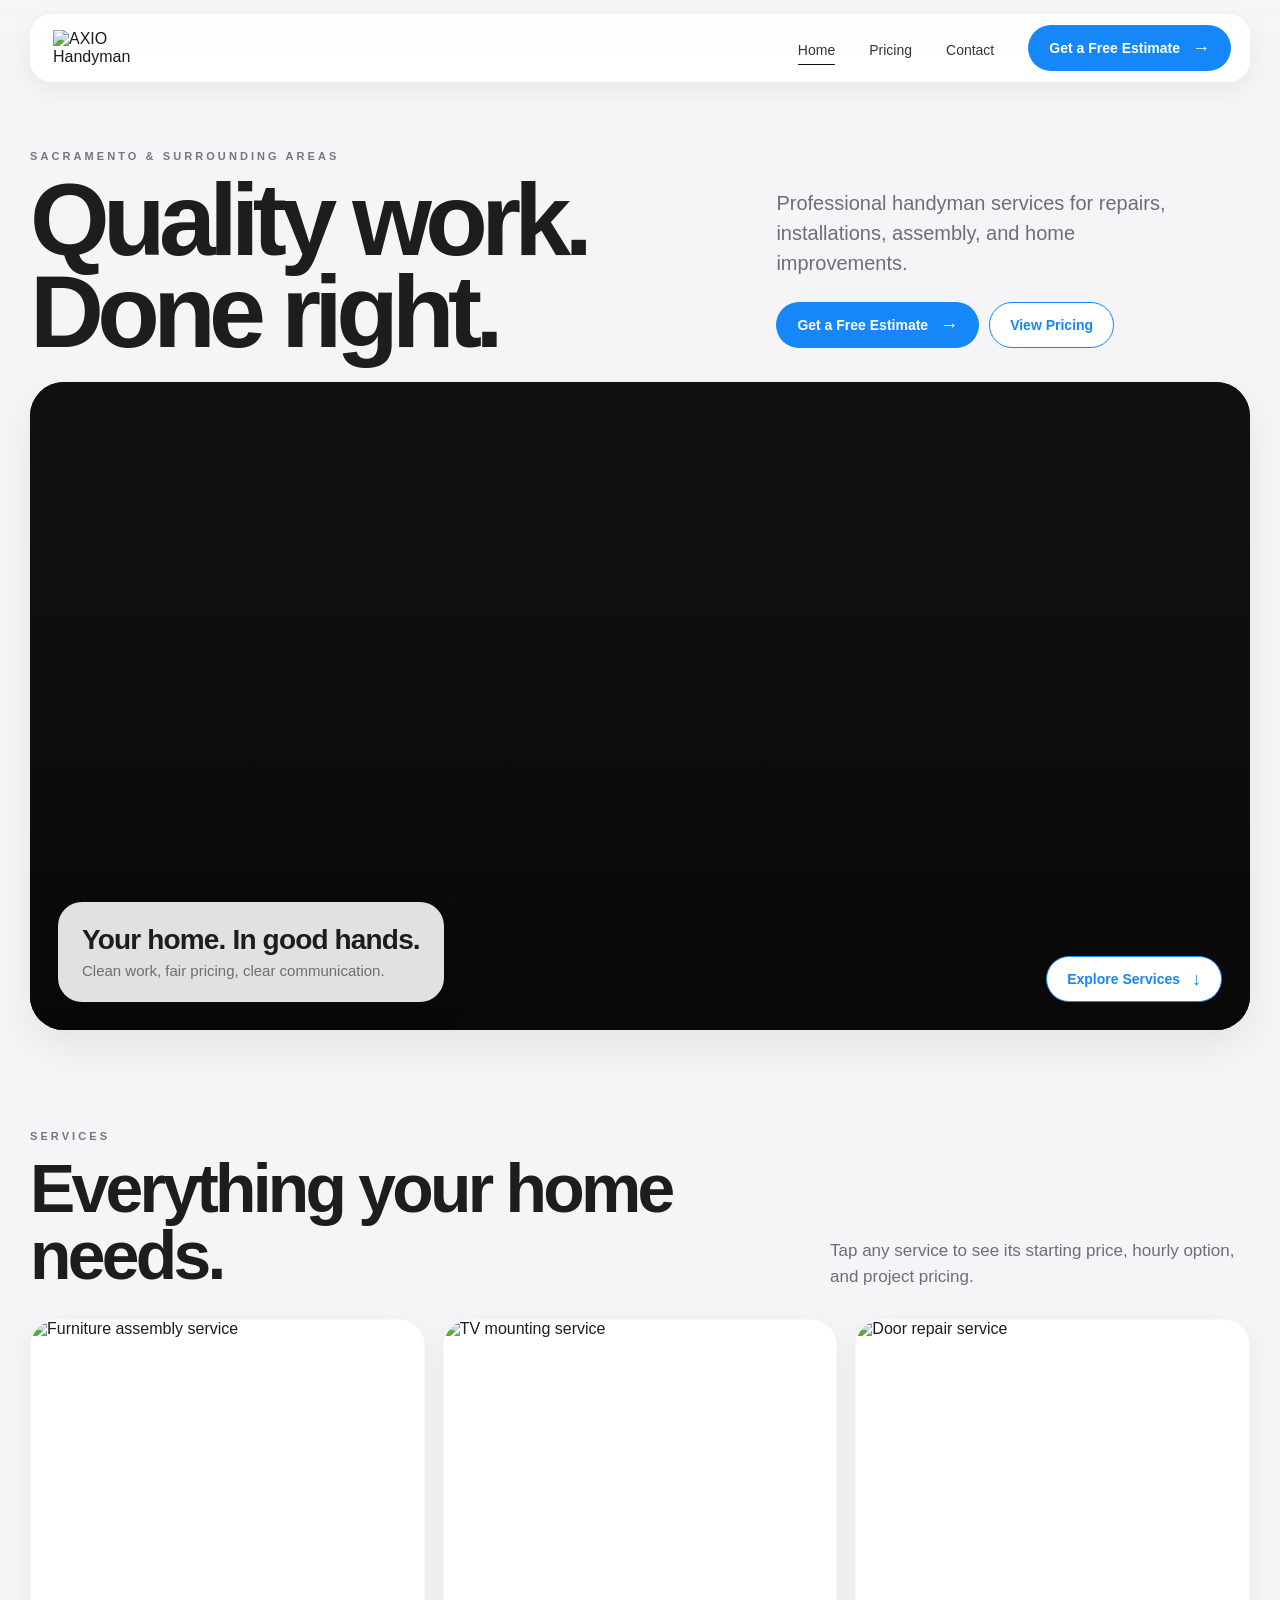
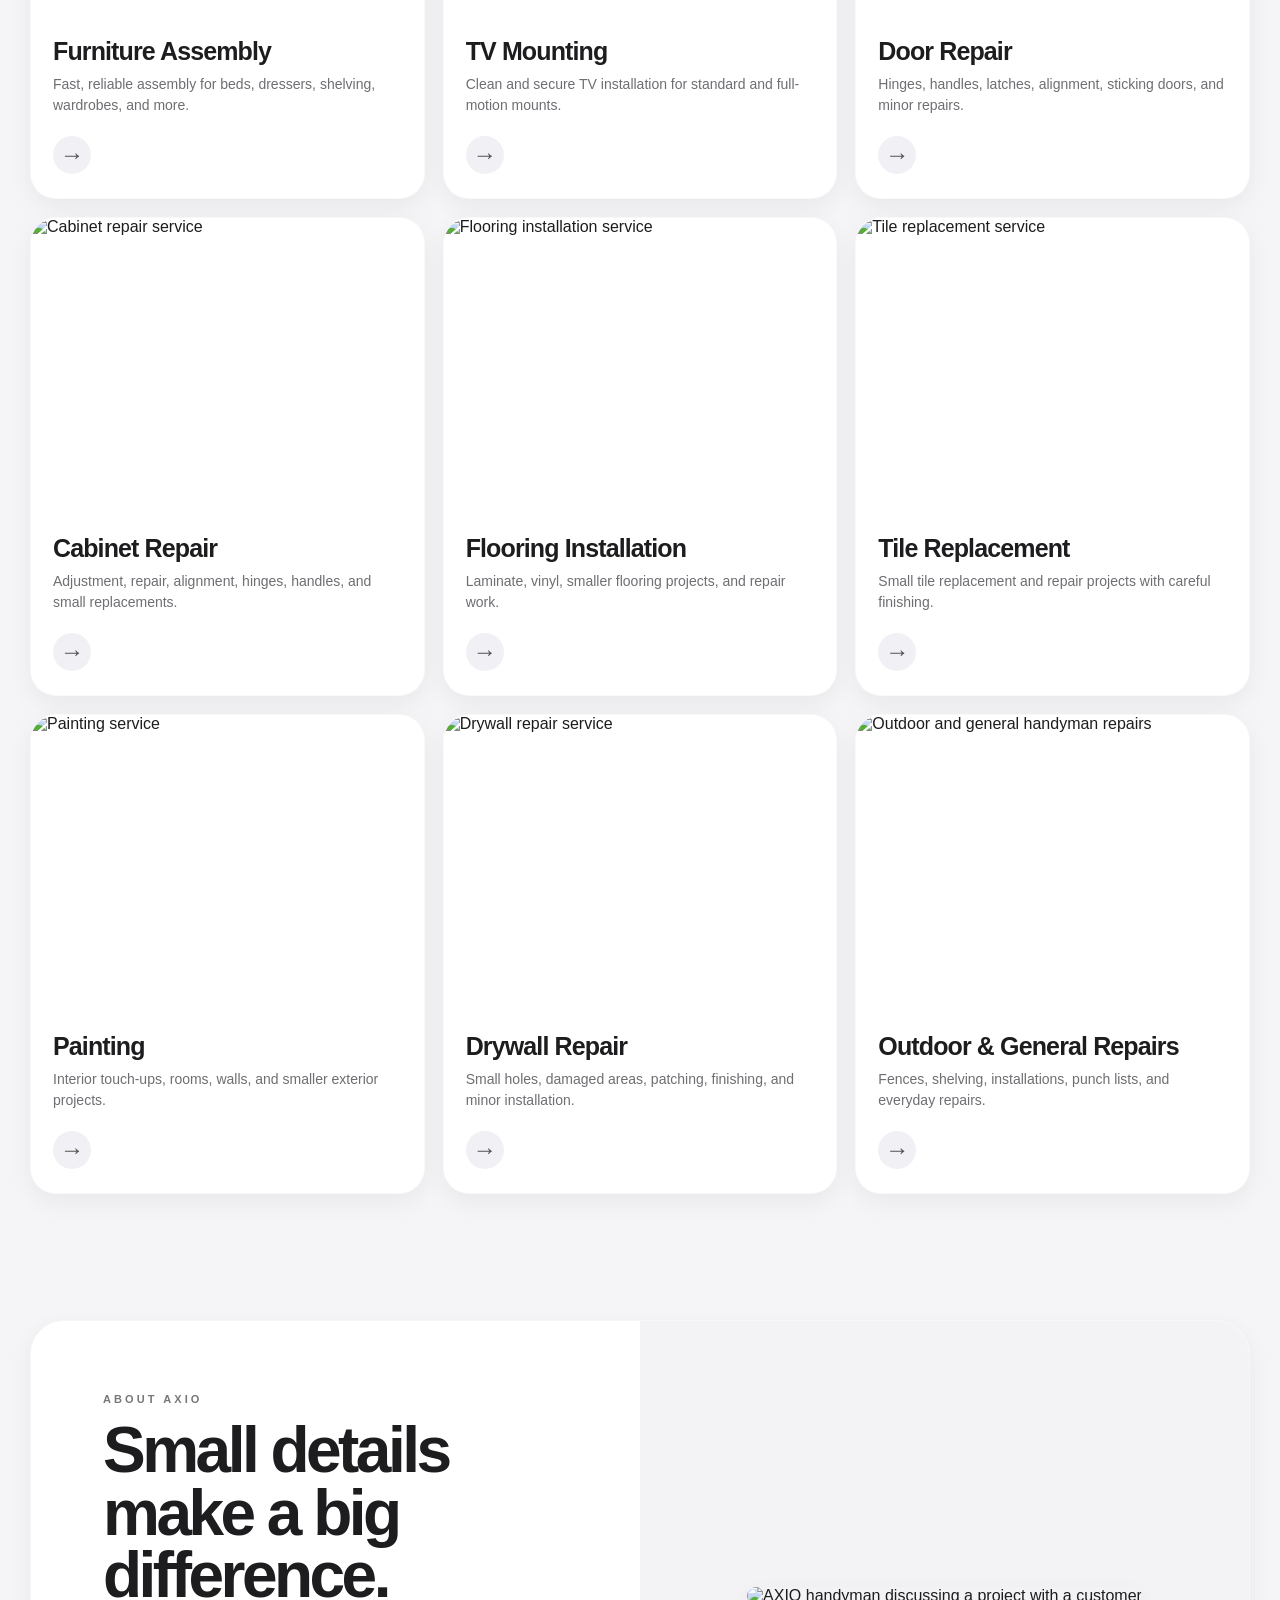
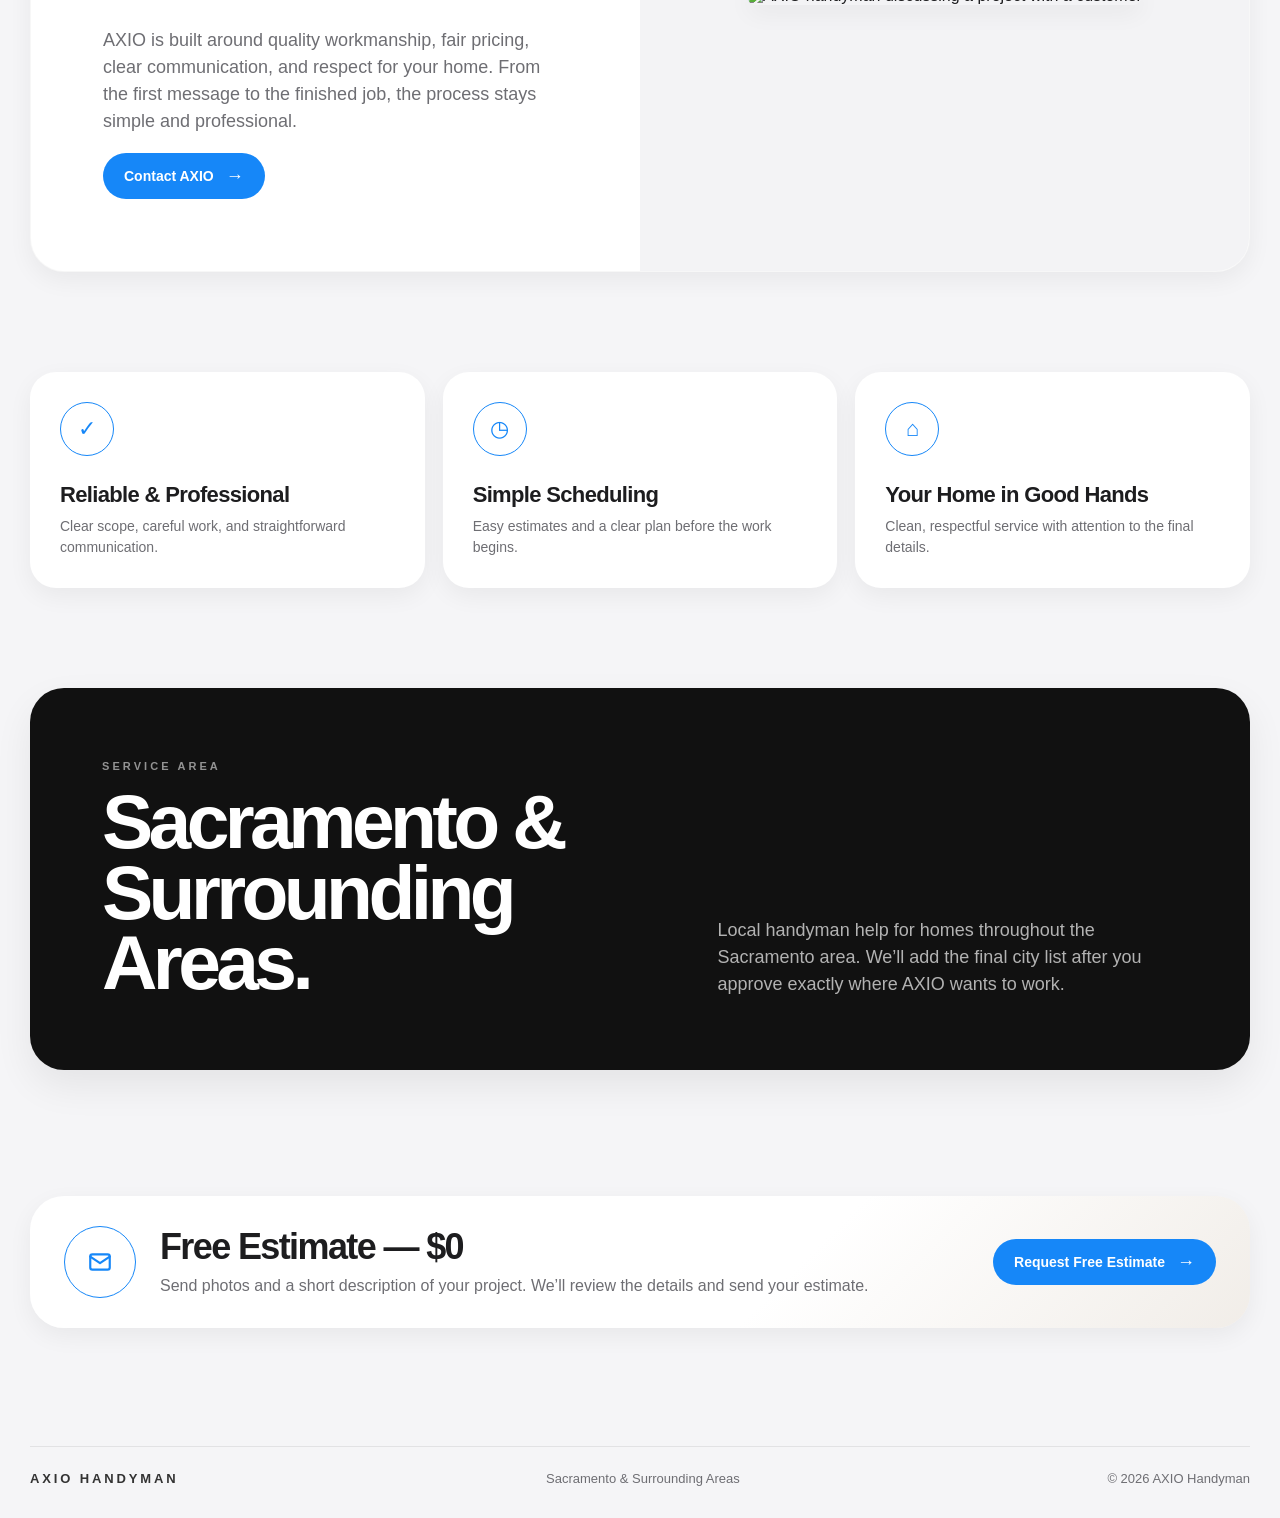
==== index.html @ 298317c8 "Initial AXIO website upload" ====
<!doctype html>
<html lang="en">
<head>
<!-- Google Tag Manager -->
<script>(function(w,d,s,l,i){w[l]=w[l]||[];w[l].push({'gtm.start':
new Date().getTime(),event:'gtm.js'});var f=d.getElementsByTagName(s)[0],
j=d.createElement(s),dl=l!='dataLayer'?'&l='+l:'';j.async=true;j.src=
'https://www.googletagmanager.com/gtm.js?id='+i+dl;f.parentNode.insertBefore(j,f);
})(window,document,'script','dataLayer','GTM-NKHSM2GW');</script>
<!-- End Google Tag Manager -->

  <meta charset="utf-8"><meta name="viewport" content="width=device-width,initial-scale=1">
  <title>AXIO Handyman | Sacramento Handyman Services</title>
  <meta name="description" content="Professional handyman services in Sacramento & surrounding areas. Quality work, fair pricing, and free estimates.">
  <link rel="canonical" href="https://axiohandyman.com/">
  <meta property="og:title" content="AXIO Handyman"><meta property="og:description" content="Quality work. Done right. Professional handyman services in Sacramento & surrounding areas."><meta property="og:type" content="website"><meta property="og:url" content="https://axiohandyman.com/">
  <link rel="stylesheet" href="styles.css">
  <link rel="icon" href="/favicon.ico" sizes="any">
  <link rel="icon" type="image/png" sizes="48x48" href="/assets/favicon-48x48.png">
  <link rel="icon" type="image/png" sizes="192x192" href="/assets/favicon-192x192.png">
  <link rel="apple-touch-icon" sizes="180x180" href="/assets/apple-touch-icon.png">
  <link rel="manifest" href="/site.webmanifest">
  <meta name="theme-color" content="#ffffff">
</head>
<body>
<!-- Google Tag Manager (noscript) -->
<noscript><iframe src="https://www.googletagmanager.com/ns.html?id=GTM-NKHSM2GW"
height="0" width="0" style="display:none;visibility:hidden"></iframe></noscript>
<!-- End Google Tag Manager (noscript) -->

<header class="site-header"><div class="container nav">
  <a class="brand-image" href="index.html" aria-label="AXIO Handyman home"><img src="assets/axio-logo.png" alt="AXIO Handyman"></a>
  <nav class="nav-links" aria-label="Main navigation"><a href="index.html" aria-current="page">Home</a><a href="pricing.html">Pricing</a><a href="contact.html">Contact</a><a class="btn btn-primary" href="pricing.html#estimate">Get a Free Estimate <span class="arrow">→</span></a></nav>
  <button class="menu-toggle" aria-label="Open menu" aria-expanded="false">☰</button>
</div></header>
<main>
  <section class="home-intro"><div class="container home-intro-grid">
    <div><div class="eyebrow">Sacramento & Surrounding Areas</div><h1>Quality work.<br>Done right.</h1></div>
    <div class="home-intro-side"><p>Professional handyman services for repairs, installations, assembly, and home improvements.</p><div class="home-intro-actions"><a class="btn btn-primary" href="pricing.html#estimate">Get a Free Estimate <span class="arrow">→</span></a><a class="btn btn-light" href="pricing.html">View Pricing</a></div></div>
  </div></section>

  <section><div class="container"><div class="hero-card">
    <video id="heroVideo" autoplay muted loop playsinline preload="metadata" poster="assets/hero-desktop-poster.webp" data-desktop-src="assets/hero-desktop.mp4" data-mobile-src="assets/hero-mobile.mp4" data-desktop-poster="assets/hero-desktop-poster.webp" data-mobile-poster="assets/hero-mobile-poster.webp"></video>
    <div class="hero-float"><div class="hero-badge"><strong>Your home. In good hands.</strong><span>Clean work, fair pricing, clear communication.</span></div><a class="btn btn-light" href="#services">Explore Services <span class="arrow">↓</span></a></div>
  </div></div></section>

  <section class="section" id="services"><div class="container">
    <div class="section-heading"><div><div class="section-kicker">Services</div><h2>Everything your home needs.</h2></div><p>Tap any service to see its starting price, hourly option, and project pricing.</p></div>
    <div class="store-grid">
      <a class="service-tile" href="pricing.html#furniture"><img src="assets/service-furniture.webp" alt="Furniture assembly service"><div class="service-tile-copy"><h3>Furniture Assembly</h3><p>Fast, reliable assembly for beds, dressers, shelving, wardrobes, and more.</p><span class="circle-link">→</span></div></a>
      <a class="service-tile" href="pricing.html#tv"><img src="assets/service-tv.webp" alt="TV mounting service"><div class="service-tile-copy"><h3>TV Mounting</h3><p>Clean and secure TV installation for standard and full-motion mounts.</p><span class="circle-link">→</span></div></a>
      <a class="service-tile" href="pricing.html#door"><img src="assets/service-door.webp" alt="Door repair service"><div class="service-tile-copy"><h3>Door Repair</h3><p>Hinges, handles, latches, alignment, sticking doors, and minor repairs.</p><span class="circle-link">→</span></div></a>
      <a class="service-tile" href="pricing.html#cabinet"><img src="assets/service-cabinet.webp" alt="Cabinet repair service"><div class="service-tile-copy"><h3>Cabinet Repair</h3><p>Adjustment, repair, alignment, hinges, handles, and small replacements.</p><span class="circle-link">→</span></div></a>
      <a class="service-tile" href="pricing.html#flooring"><img src="assets/service-flooring.webp" alt="Flooring installation service"><div class="service-tile-copy"><h3>Flooring Installation</h3><p>Laminate, vinyl, smaller flooring projects, and repair work.</p><span class="circle-link">→</span></div></a>
      <a class="service-tile" href="pricing.html#tile"><img src="assets/service-tile.webp" alt="Tile replacement service"><div class="service-tile-copy"><h3>Tile Replacement</h3><p>Small tile replacement and repair projects with careful finishing.</p><span class="circle-link">→</span></div></a>
      <a class="service-tile" href="pricing.html#painting"><img src="assets/service-painting.webp" alt="Painting service"><div class="service-tile-copy"><h3>Painting</h3><p>Interior touch-ups, rooms, walls, and smaller exterior projects.</p><span class="circle-link">→</span></div></a>
      <a class="service-tile" href="pricing.html#drywall"><img src="assets/service-drywall.webp" alt="Drywall repair service"><div class="service-tile-copy"><h3>Drywall Repair</h3><p>Small holes, damaged areas, patching, finishing, and minor installation.</p><span class="circle-link">→</span></div></a>
      <a class="service-tile" href="pricing.html#general"><img src="assets/service-general.webp" alt="Outdoor and general handyman repairs"><div class="service-tile-copy"><h3>Outdoor & General Repairs</h3><p>Fences, shelving, installations, punch lists, and everyday repairs.</p><span class="circle-link">→</span></div></a>
    </div>
  </div></section>

  <section class="section-tight"><div class="container apple-panel about-split">
    <div class="about-copy"><div class="section-kicker">About AXIO</div><h2>Small details make a big difference.</h2><p>AXIO is built around quality workmanship, fair pricing, clear communication, and respect for your home. From the first message to the finished job, the process stays simple and professional.</p><a class="btn btn-primary" href="contact.html">Contact AXIO <span class="arrow">→</span></a></div>
    <div class="about-photo"><img src="assets/services-main.webp" alt="AXIO handyman discussing a project with a customer"></div>
  </div></section>

  <section class="section-tight"><div class="container trust-row">
    <article class="trust-card"><div class="trust-icon">✓</div><h3>Reliable & Professional</h3><p>Clear scope, careful work, and straightforward communication.</p></article>
    <article class="trust-card"><div class="trust-icon">◷</div><h3>Simple Scheduling</h3><p>Easy estimates and a clear plan before the work begins.</p></article>
    <article class="trust-card"><div class="trust-icon">⌂</div><h3>Your Home in Good Hands</h3><p>Clean, respectful service with attention to the final details.</p></article>
  </div></section>

  <section class="section-tight"><div class="container area-card"><div><div class="section-kicker">Service Area</div><h2>Sacramento &<br>Surrounding Areas.</h2></div><p>Local handyman help for homes throughout the Sacramento area. We’ll add the final city list after you approve exactly where AXIO wants to work.</p></div></section>

  <section class="section"><div class="container estimate-banner"><div class="estimate-icon" aria-hidden="true"><svg class="icon-svg" viewBox="0 0 24 24" aria-hidden="true"><rect x="3" y="5" width="18" height="14" rx="2" ry="2"></rect><polyline points="3,7 12,13 21,7"></polyline></svg></div><div><h2>Free Estimate — $0</h2><p>Send photos and a short description of your project. We’ll review the details and send your estimate.</p></div><a class="btn btn-primary" href="pricing.html#estimate">Request Free Estimate <span class="arrow">→</span></a></div></section>
</main>
<footer><div class="container footer-inner"><span class="footer-brand">AXIO HANDYMAN</span><span>Sacramento & Surrounding Areas</span><span>© 2026 AXIO Handyman</span></div></footer>
<script src="script.js"></script>
</body></html>
---- styles.css ----
:root{
  --bg:#f5f5f7;
  --surface:#fff;
  --text:#1d1d1f;
  --muted:#6e6e73;
  --line:rgba(0,0,0,.08);
  --soft:#ececef;
  --accent:#8f7d68;
  --apple-blue:#1687f8;
  --apple-blue-hover:#0878e3;
  --apple-blue-soft:#edf6ff;
  --shadow:0 16px 38px rgba(0,0,0,.07);
  --shadow-soft:0 8px 24px rgba(0,0,0,.055);
  --r-xl:34px;
  --r-lg:26px;
  --r-md:20px;
  --max:1220px;
}
*{box-sizing:border-box}
html{scroll-behavior:smooth}
body{margin:0;background:var(--bg);color:var(--text);font-family:-apple-system,BlinkMacSystemFont,"SF Pro Display","SF Pro Text","Helvetica Neue",Arial,sans-serif;-webkit-font-smoothing:antialiased}
a{color:inherit;text-decoration:none} img,video{display:block;max-width:100%} button,input,textarea,select{font:inherit}
.container{width:min(calc(100% - 40px),var(--max));margin:0 auto}

.site-header{position:sticky;top:0;z-index:60;padding:14px 0 0;background:linear-gradient(to bottom,rgba(245,245,247,.96),rgba(245,245,247,.78),rgba(245,245,247,0));backdrop-filter:blur(10px)}
.nav{height:68px;padding:0 18px 0 22px;background:rgba(255,255,255,.92);border:1px solid rgba(255,255,255,.8);border-radius:22px;box-shadow:var(--shadow-soft);display:flex;align-items:center;justify-content:space-between;gap:20px;backdrop-filter:blur(20px) saturate(170%)}
.brand-image{width:112px;height:46px;display:flex;align-items:center}.brand-image img{width:112px;height:auto;object-fit:contain}
.nav-links{display:flex;align-items:center;gap:34px;font-size:14px}.nav-links a:not(.btn){padding:24px 0 20px;position:relative;color:#353537}.nav-links a[aria-current="page"]:after{content:"";position:absolute;left:0;right:0;bottom:13px;height:1.5px;background:#111;border-radius:2px}.nav-links a:not(.btn):hover{color:#000}
.menu-toggle{display:none;border:0;background:transparent;font-size:24px;padding:8px}
.btn{display:inline-flex;align-items:center;justify-content:center;gap:12px;min-height:46px;padding:0 20px;border-radius:999px;border:1px solid transparent;font-size:14px;font-weight:650;transition:transform .2s ease,box-shadow .2s ease,background .2s ease}.btn:hover{transform:translateY(-1px)}
.btn-primary{background:var(--apple-blue);color:#fff;box-shadow:none}.btn-primary:hover{background:var(--apple-blue-hover);box-shadow:none;transform:translateY(-1px) scale(1.015)}.btn-light{background:#fff;color:var(--apple-blue);border-color:var(--apple-blue);box-shadow:none}.btn-light:hover{background:var(--apple-blue-soft);transform:translateY(-1px)}.btn-outline{background:#fff;color:var(--apple-blue);border-color:var(--apple-blue);backdrop-filter:none}.btn-outline:hover{background:var(--apple-blue-soft);transform:translateY(-1px)}.btn-apple-outline{background:#fff;color:var(--apple-blue);border-color:var(--apple-blue);box-shadow:none}.btn-apple-outline:hover{background:var(--apple-blue-soft);border-color:var(--apple-blue-hover);color:var(--apple-blue-hover);transform:translateY(-1px) scale(1.01)}
.arrow{font-size:18px;font-weight:400;line-height:1}
.eyebrow,.section-kicker{font-size:11px;font-weight:750;letter-spacing:.28em;text-transform:uppercase;color:#76767b}
.section-kicker{margin-bottom:14px}
h1,h2,h3,p{margin-top:0} p{line-height:1.5}

/* HOME */
.home-intro{padding:68px 0 24px}.home-intro-grid{display:grid;grid-template-columns:1.2fr .8fr;gap:36px;align-items:end}.home-intro h1{font-size:clamp(58px,8vw,106px);line-height:.9;letter-spacing:-.065em;margin:12px 0 0;max-width:840px}.home-intro-side{padding-bottom:10px}.home-intro-side p{font-size:20px;color:var(--muted);max-width:430px;margin-bottom:24px}.home-intro-actions{display:flex;gap:10px;flex-wrap:wrap}
.hero-card{position:relative;height:min(710px,72vh);border-radius:var(--r-xl);overflow:hidden;background:#111;box-shadow:var(--shadow);margin-bottom:24px}.hero-card video{width:100%;height:100%;object-fit:cover;object-position:center}.hero-card:after{content:"";position:absolute;inset:0;background:linear-gradient(180deg,rgba(0,0,0,.06) 20%,rgba(0,0,0,.52) 100%)}.hero-float{position:absolute;z-index:2;left:28px;right:28px;bottom:28px;display:flex;justify-content:space-between;align-items:flex-end;gap:20px}.hero-badge{max-width:560px;padding:22px 24px;border-radius:24px;background:rgba(255,255,255,.88);backdrop-filter:blur(20px) saturate(170%);box-shadow:0 12px 30px rgba(0,0,0,.1)}.hero-badge strong{display:block;font-size:28px;letter-spacing:-.03em;margin-bottom:6px}.hero-badge span{color:var(--muted);font-size:15px}
.section{padding:82px 0}.section-tight{padding:56px 0}.section-heading{display:flex;align-items:end;justify-content:space-between;gap:28px;margin-bottom:26px}.section-heading h2{font-size:clamp(42px,5.3vw,70px);line-height:.98;letter-spacing:-.055em;margin:0;max-width:760px}.section-heading p{max-width:420px;color:var(--muted);font-size:17px;margin:0}

.store-grid{display:grid;grid-template-columns:repeat(3,1fr);gap:16px}.service-tile{background:#fff;border-radius:var(--r-lg);overflow:hidden;box-shadow:var(--shadow-soft);border:1px solid rgba(0,0,0,.025);display:grid;grid-template-rows:230px 1fr;min-height:390px;transition:transform .22s ease,box-shadow .22s ease}.service-tile:hover{transform:translateY(-3px);box-shadow:0 20px 40px rgba(0,0,0,.09)}.service-tile img{width:100%;height:100%;object-fit:cover}.service-tile-copy{padding:22px;display:flex;flex-direction:column;min-height:160px}.service-tile-copy h3{font-size:25px;letter-spacing:-.035em;margin:0 0 8px}.service-tile-copy p{font-size:14px;color:var(--muted);margin:0 0 20px}.circle-link{margin-top:auto;align-self:flex-start;width:38px;height:38px;padding:0;border:0;border-radius:50%;display:grid;place-items:center;background:#f1f1f5;color:#555;font-size:24px;font-weight:500;line-height:1;box-shadow:none;transition:transform .22s ease,background .22s ease,color .22s ease}.service-tile:hover .circle-link{transform:translateX(2px) translateY(-1px);background:#ebebef;color:#1d1d1f}

.apple-panel{background:#fff;border-radius:var(--r-xl);box-shadow:var(--shadow-soft);overflow:hidden;border:1px solid rgba(0,0,0,.03)}.about-split{display:grid;grid-template-columns:1fr 1fr}.about-copy{padding:clamp(36px,6vw,72px)}.about-copy h2{font-size:clamp(44px,5vw,68px);line-height:.98;letter-spacing:-.055em;margin:0 0 20px}.about-copy p{font-size:18px;color:var(--muted);max-width:560px}.about-photo{min-height:480px}.about-photo img{width:100%;height:100%;object-fit:cover}
.trust-row{display:grid;grid-template-columns:repeat(3,1fr);gap:16px}.trust-card{background:#fff;border-radius:var(--r-lg);padding:30px;box-shadow:var(--shadow-soft);min-height:190px}.trust-icon{width:54px;height:54px;border-radius:50%;background:#fff;color:var(--apple-blue);border:1.5px solid var(--apple-blue);display:grid;place-items:center;font-size:22px;box-shadow:none;margin-bottom:26px;transition:transform .22s ease,background .22s ease}.trust-card:hover .trust-icon{transform:translateY(-2px);background:var(--apple-blue-soft)}.trust-card h3{font-size:22px;letter-spacing:-.03em;margin-bottom:8px}.trust-card p{color:var(--muted);font-size:14px;margin:0}
.area-card{background:#111;color:#fff;border-radius:var(--r-xl);padding:clamp(36px,6vw,72px);display:grid;grid-template-columns:1fr .8fr;gap:40px;box-shadow:var(--shadow)}.area-card h2{font-size:clamp(48px,6vw,80px);line-height:.92;letter-spacing:-.06em;margin:0}.area-card p{align-self:end;color:rgba(255,255,255,.68);font-size:18px;margin:0}.area-card .section-kicker{color:rgba(255,255,255,.55)}
.estimate-banner{background:linear-gradient(135deg,#fff 0%,#fff 62%,#f1ede8 100%);border-radius:var(--r-xl);padding:30px 34px;display:grid;grid-template-columns:auto 1fr auto;align-items:center;gap:24px;box-shadow:var(--shadow-soft)}.estimate-icon{width:72px;height:72px;border-radius:50%;background:#fff;color:var(--apple-blue);border:1.5px solid var(--apple-blue);display:grid;place-items:center;box-shadow:none}.estimate-banner h2{font-size:36px;letter-spacing:-.045em;margin:0 0 6px}.estimate-banner p{color:var(--muted);margin:0}

/* PRICING */
.pricing-visual-hero{padding:42px 0 20px}.pricing-hero-card{background:#fff;border-radius:var(--r-xl);overflow:hidden;box-shadow:var(--shadow-soft);display:grid;grid-template-columns:1fr 1fr;min-height:400px}.pricing-hero-copy{padding:clamp(34px,6vw,72px);display:flex;flex-direction:column;justify-content:center}.pricing-hero-copy h1{font-size:clamp(60px,7vw,92px);line-height:.92;letter-spacing:-.06em;margin:14px 0 14px}.pricing-hero-copy p{color:var(--muted);font-size:20px;max-width:520px;margin:0}.pricing-hero-image{min-height:400px}.pricing-hero-image img{width:100%;height:100%;object-fit:cover}
.pricing-models{display:grid;grid-template-columns:1fr 1fr;gap:16px}.pricing-model{background:#fff;border-radius:var(--r-lg);padding:28px 30px;box-shadow:var(--shadow-soft);display:grid;grid-template-columns:auto 1fr;gap:20px;align-items:center}.pricing-model-icon{width:68px;height:68px;border-radius:50%;background:#fff;color:var(--apple-blue);border:1.5px solid var(--apple-blue);display:grid;place-items:center;box-shadow:none;transition:transform .22s ease,background .22s ease}.pricing-model:hover .pricing-model-icon{transform:translateY(-2px);background:var(--apple-blue-soft)}.pricing-model-label{font-size:18px;font-weight:700;letter-spacing:-.02em}.pricing-model-price{font-size:18px;color:var(--muted);margin-top:5px}.pricing-model-price strong{font-size:38px;color:#111;letter-spacing:-.045em}.pricing-model-note{font-size:13px;color:var(--muted);margin-top:3px}
.pricing-grid{display:grid;grid-template-columns:repeat(3,1fr);gap:14px}.price-service-card{scroll-margin-top:110px;background:#fff;border-radius:22px;overflow:hidden;box-shadow:var(--shadow-soft);min-height:300px;display:grid;grid-template-columns:46% 54%;transition:transform .22s ease,box-shadow .22s ease;outline:2px solid transparent}.price-service-card:hover{transform:translateY(-2px);box-shadow:0 18px 38px rgba(0,0,0,.085)}.price-service-card:target{outline-color:rgba(10,132,255,.40)}.price-service-card img{width:100%;height:100%;object-fit:cover}.price-card-copy{padding:22px 20px;display:flex;flex-direction:column}.price-card-copy h3{font-size:21px;letter-spacing:-.035em;margin:0 0 8px}.price-main{font-size:24px;font-weight:750;letter-spacing:-.035em;margin-bottom:8px}.price-card-copy p{color:var(--muted);font-size:13px;margin:0 0 16px}.price-alt{margin-top:auto;padding-top:14px;border-top:1px solid var(--line);font-size:12px;color:var(--muted)}.price-alt strong{display:block;color:#111;font-size:14px;margin-top:3px}.price-cta{margin-top:16px;align-self:flex-start}
.free-estimate-wide{background:#fff;border-radius:var(--r-xl);padding:30px;box-shadow:var(--shadow-soft);display:grid;grid-template-columns:auto 1fr auto;gap:24px;align-items:center}.free-estimate-wide .estimate-icon{width:76px;height:76px}.free-estimate-wide h2{font-size:38px;letter-spacing:-.05em;margin:0 0 6px}.free-estimate-wide p{color:var(--muted);margin:0}

/* FORMS + CONTACT */
.form-panel{background:#fff;border-radius:var(--r-xl);padding:clamp(30px,5vw,56px);box-shadow:var(--shadow-soft)}.form-panel h2{font-size:clamp(42px,5vw,66px);letter-spacing:-.055em;line-height:.98;margin:10px 0 12px}.form-panel>p{color:var(--muted);font-size:18px;max-width:680px}.form-grid{display:grid;grid-template-columns:1fr 1fr;gap:14px;margin-top:28px}.field{display:flex;flex-direction:column;gap:8px}.field.full{grid-column:1/-1}label{font-size:12px;font-weight:700}input,textarea,select{width:100%;border:1px solid var(--line);border-radius:16px;background:#f7f7f9;padding:15px 16px;outline:none;transition:border-color .2s,box-shadow .2s}textarea{min-height:150px;resize:vertical}input:focus,textarea:focus,select:focus{border-color:rgba(0,113,227,.55);box-shadow:0 0 0 4px rgba(0,113,227,.12)}.file-note,.form-note{color:var(--muted);font-size:12px}.form-note{margin-top:12px}
.contact-hero{padding:42px 0 20px}.contact-hero-card{display:grid;grid-template-columns:1fr .95fr;background:#fff;border-radius:var(--r-xl);overflow:hidden;box-shadow:var(--shadow-soft);min-height:500px}.contact-hero-copy{padding:clamp(38px,6vw,74px);display:flex;flex-direction:column;justify-content:center}.contact-hero-copy h1{font-size:clamp(58px,7vw,88px);line-height:.92;letter-spacing:-.06em;margin:14px 0 18px}.contact-hero-copy p{font-size:19px;color:var(--muted);max-width:520px}.contact-hero-image{min-height:500px}.contact-hero-image img{width:100%;height:100%;object-fit:cover}.contact-methods{display:grid;grid-template-columns:repeat(3,1fr);gap:16px}.contact-method{background:#fff;border-radius:var(--r-lg);padding:30px;box-shadow:var(--shadow-soft);min-height:190px;display:flex;flex-direction:column}.contact-method-icon{width:56px;height:56px;border-radius:50%;background:#fff;color:var(--apple-blue);border:1.5px solid var(--apple-blue);display:grid;place-items:center;box-shadow:none;margin-bottom:20px;transition:transform .22s ease,background .22s ease}.contact-method:hover .contact-method-icon{transform:translateY(-2px);background:var(--apple-blue-soft)}.contact-method-label{display:block;color:var(--muted);font-size:12px;text-transform:uppercase;letter-spacing:.14em;margin-bottom:14px}.contact-method strong{display:block;font-size:22px;letter-spacing:-.025em}.contact-method small{display:block;color:var(--muted);font-size:13px;margin-top:8px}.icon-svg{width:26px;height:26px;display:block}.icon-svg path,.icon-svg line,.icon-svg polyline,.icon-svg rect,.icon-svg circle{stroke:currentColor;stroke-width:2;fill:none;stroke-linecap:round;stroke-linejoin:round}

footer{padding:42px 0 32px;color:var(--muted);font-size:13px}.footer-inner{display:flex;align-items:center;justify-content:space-between;gap:20px;flex-wrap:wrap;border-top:1px solid var(--line);padding-top:24px}.footer-brand{font-weight:700;letter-spacing:.22em;color:#333}

@media(max-width:980px){
 .home-intro-grid,.pricing-hero-card,.contact-hero-card,.about-split{grid-template-columns:1fr}.home-intro-side{padding:0}.pricing-hero-image,.contact-hero-image{min-height:420px}.store-grid,.pricing-grid{grid-template-columns:repeat(2,1fr)}.trust-row,.contact-methods{grid-template-columns:1fr 1fr}.area-card{grid-template-columns:1fr}.estimate-banner,.free-estimate-wide{grid-template-columns:auto 1fr}.estimate-banner .btn,.free-estimate-wide .btn{grid-column:2}
}
@media(max-width:760px){
 .site-header{padding-top:8px}.container{width:min(calc(100% - 20px),var(--max))}.nav{height:58px;border-radius:18px;padding:0 12px 0 16px}.brand-image,.brand-image img{width:94px}.menu-toggle{display:block}.nav-links{display:none;position:absolute;top:72px;left:10px;right:10px;background:rgba(255,255,255,.98);border-radius:20px;padding:12px;box-shadow:var(--shadow);flex-direction:column;align-items:stretch;gap:2px}.nav-links.open{display:flex}.nav-links a:not(.btn){padding:13px 10px}.nav-links a[aria-current="page"]:after{display:none}.nav-links .btn{margin-top:6px}.home-intro{padding-top:42px}.home-intro h1{font-size:58px}.home-intro-side p{font-size:17px}.hero-card{height:68svh;border-radius:24px}.hero-float{left:14px;right:14px;bottom:14px}.hero-badge{padding:17px 18px;border-radius:19px}.hero-badge strong{font-size:22px}.hero-float>.btn{display:none}.section{padding:58px 0}.section-tight{padding:42px 0}.section-heading{align-items:flex-start;flex-direction:column}.section-heading h2{font-size:42px}.store-grid,.pricing-grid,.trust-row,.contact-methods{grid-template-columns:1fr}.service-tile{grid-template-rows:240px 1fr}.about-photo{min-height:360px}.trust-card{min-height:170px}.estimate-banner,.free-estimate-wide{grid-template-columns:1fr;text-align:left}.estimate-banner .btn,.free-estimate-wide .btn{grid-column:auto;justify-self:start}.pricing-visual-hero,.contact-hero{padding-top:30px}.pricing-hero-copy,.contact-hero-copy{padding:34px 26px}.pricing-hero-copy h1,.contact-hero-copy h1{font-size:58px}.pricing-hero-image,.contact-hero-image{min-height:330px}.pricing-models{grid-template-columns:1fr}.price-service-card{min-height:260px}.form-grid{grid-template-columns:1fr}.field.full{grid-column:auto}
}
@media(max-width:520px){.price-service-card{grid-template-columns:44% 56%}.price-main{font-size:21px}.price-card-copy{padding:18px 15px}.home-intro-actions .btn{flex:1}.estimate-icon{width:60px;height:60px}.free-estimate-wide h2,.estimate-banner h2{font-size:31px}}
@media(prefers-reduced-motion:reduce){html{scroll-behavior:auto}*,*:before,*:after{transition:none!important}}

.photo-upload-grid{display:grid;grid-template-columns:repeat(3,1fr);gap:10px}.photo-upload-grid input[type=file]{font-size:12px;background:#f7f7f9}.thank-you-panel{max-width:900px;margin:6vh auto;text-align:center}.thank-you-panel p{margin-left:auto;margin-right:auto}.thank-you-panel .hero-actions{justify-content:center;margin-top:28px}@media(max-width:700px){.photo-upload-grid{grid-template-columns:1fr}}

/* V7 refinements */
#heroVideo{width:100%;height:100%;object-fit:cover;object-position:center center;background:#111}
.service-tile img,
.price-service-card img{object-position:center 38%}
.service-tile{grid-template-rows:auto 1fr;min-height:420px}
.service-tile img{width:100%;aspect-ratio:4/3;height:auto;object-fit:cover}

.pricing-hero-image,
.contact-hero-image,
.about-photo{background:#f3f3f5;display:flex;align-items:center;justify-content:center;padding:18px}
.pricing-hero-image img,
.contact-hero-image img,
.about-photo img{display:block;width:auto;height:auto;max-width:100%;max-height:100%;border-radius:28px;overflow:hidden;box-shadow:var(--shadow-soft)}
.contact-hero-image img,
.about-photo img{object-position:60% center}

.pricing-grid{display:grid;grid-template-columns:repeat(3,minmax(0,1fr));gap:18px}
.price-service-card{display:flex;flex-direction:column;min-height:unset;border-radius:24px}
.price-service-card img{width:100%;aspect-ratio:4/3;height:auto;object-fit:cover}
.price-card-copy{padding:22px 22px 20px;display:flex;flex-direction:column;flex:1}
.price-card-copy h3{font-size:22px}
.price-main{font-size:22px;margin-bottom:10px}
.price-card-copy p{font-size:14px;line-height:1.5;margin-bottom:18px}
.price-alt{margin-top:auto}

.multi-upload-wrap{display:flex;flex-direction:column;gap:12px}
#photos{position:absolute;left:-9999px}
.multi-upload-label{display:flex;flex-direction:column;gap:4px;align-items:flex-start;justify-content:center;min-height:84px;padding:18px 20px;border:1px dashed rgba(0,0,0,.18);border-radius:18px;background:#f7f7f9;cursor:pointer;transition:border-color .2s,background .2s,transform .2s}
.multi-upload-label:hover{background:#f1f1f3;border-color:rgba(0,113,227,.45);transform:translateY(-1px)}
.multi-upload-label span{font-weight:700;font-size:15px;color:var(--text)}
.multi-upload-label small{color:var(--muted);font-size:13px}
.upload-selected{font-size:13px;color:var(--muted);padding-left:2px}

@media(max-width:980px){
  .pricing-grid{grid-template-columns:repeat(2,minmax(0,1fr))}
}
@media(max-width:760px){
  .pricing-grid{grid-template-columns:1fr}
  .service-tile{min-height:unset}
  .pricing-hero-image,
  .contact-hero-image,
  .about-photo{padding:12px}
  .pricing-hero-image img,
  .contact-hero-image img,
  .about-photo img{border-radius:18px}
}


/* V13 Apple-style polish */
.price-card-head{display:flex;align-items:flex-start;justify-content:space-between;gap:16px;margin-bottom:10px}
.price-card-head-main{min-width:0}
.price-card-head h3{margin:0 0 7px}
.price-card-head .price-main{margin:0}
.price-cta{margin:0;align-self:center;justify-self:end;flex:0 0 auto;min-height:36px;padding:0 17px;font-size:13px}
.price-card-copy>p{margin-top:2px}
.price-alt{margin-top:auto}
.price-alt-row{display:grid;grid-template-columns:minmax(0,1fr) auto;align-items:end;gap:14px}
.price-alt-copy{min-width:0}
.price-service-card{transition:transform .24s cubic-bezier(.2,.7,.2,1),box-shadow .24s cubic-bezier(.2,.7,.2,1)}
.price-service-card:hover{transform:translateY(-4px);box-shadow:0 20px 42px rgba(0,0,0,.09)}
.service-tile,.trust-card,.pricing-model,.contact-method,.estimate-banner,.free-estimate-wide{transition:transform .24s cubic-bezier(.2,.7,.2,1),box-shadow .24s cubic-bezier(.2,.7,.2,1)}
.service-tile:hover,.trust-card:hover,.pricing-model:hover,.contact-method:hover{transform:translateY(-3px);box-shadow:0 18px 38px rgba(0,0,0,.075)}
.section{padding:76px 0}
.section-tight{padding:50px 0}
.section-heading{margin-bottom:30px}
.pricing-grid{gap:18px}
.store-grid{gap:18px}
.trust-row,.contact-methods{gap:18px}
.price-card-copy{padding:22px 22px 22px}
.service-tile-copy{padding:22px 22px 24px}
.form-grid{gap:16px}
.form-panel{padding:clamp(34px,5vw,60px)}
@media(max-width:760px){
  .section{padding:56px 0}.section-tight{padding:40px 0}
  .price-card-head{gap:10px}.price-cta{min-height:36px;padding:0 14px;font-size:12px}.price-alt-row{grid-template-columns:1fr}
}
@media(max-width:420px){
  .price-card-head{align-items:flex-start}.price-card-head .price-main{font-size:20px}
}
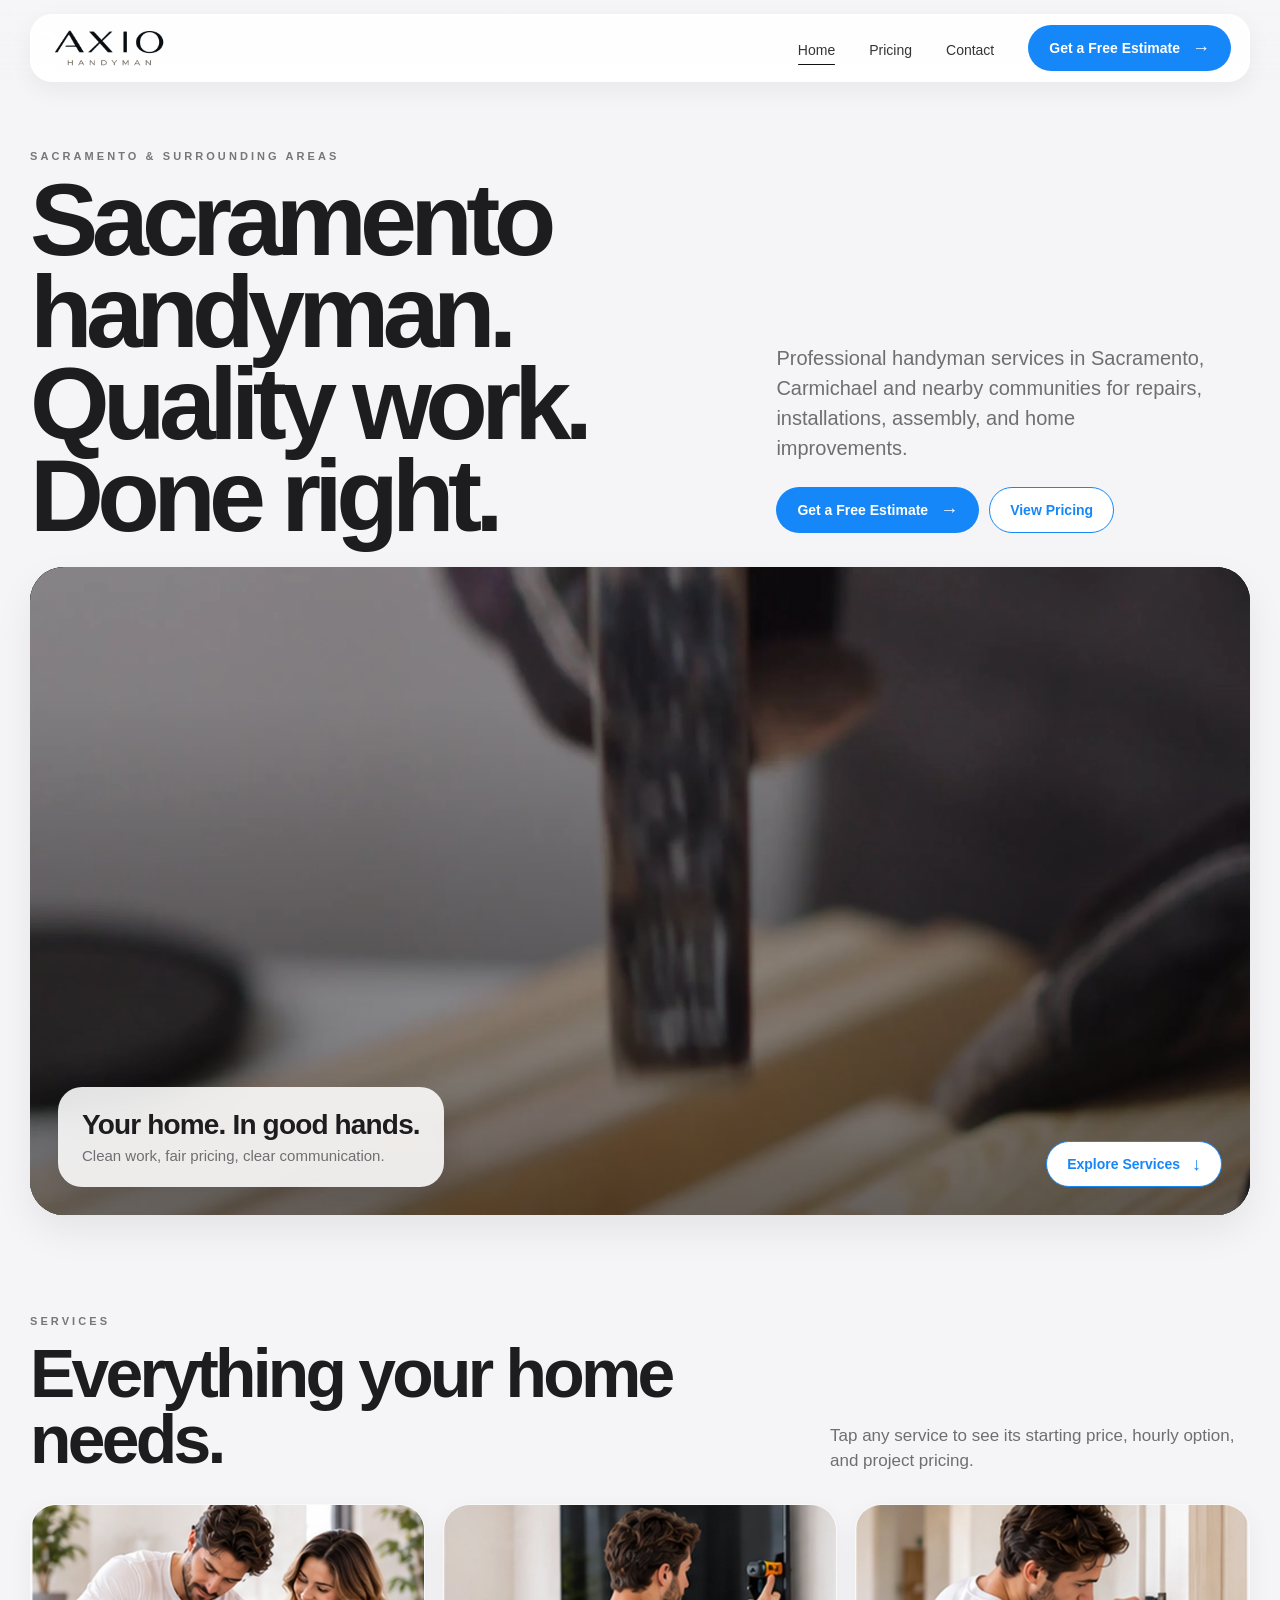
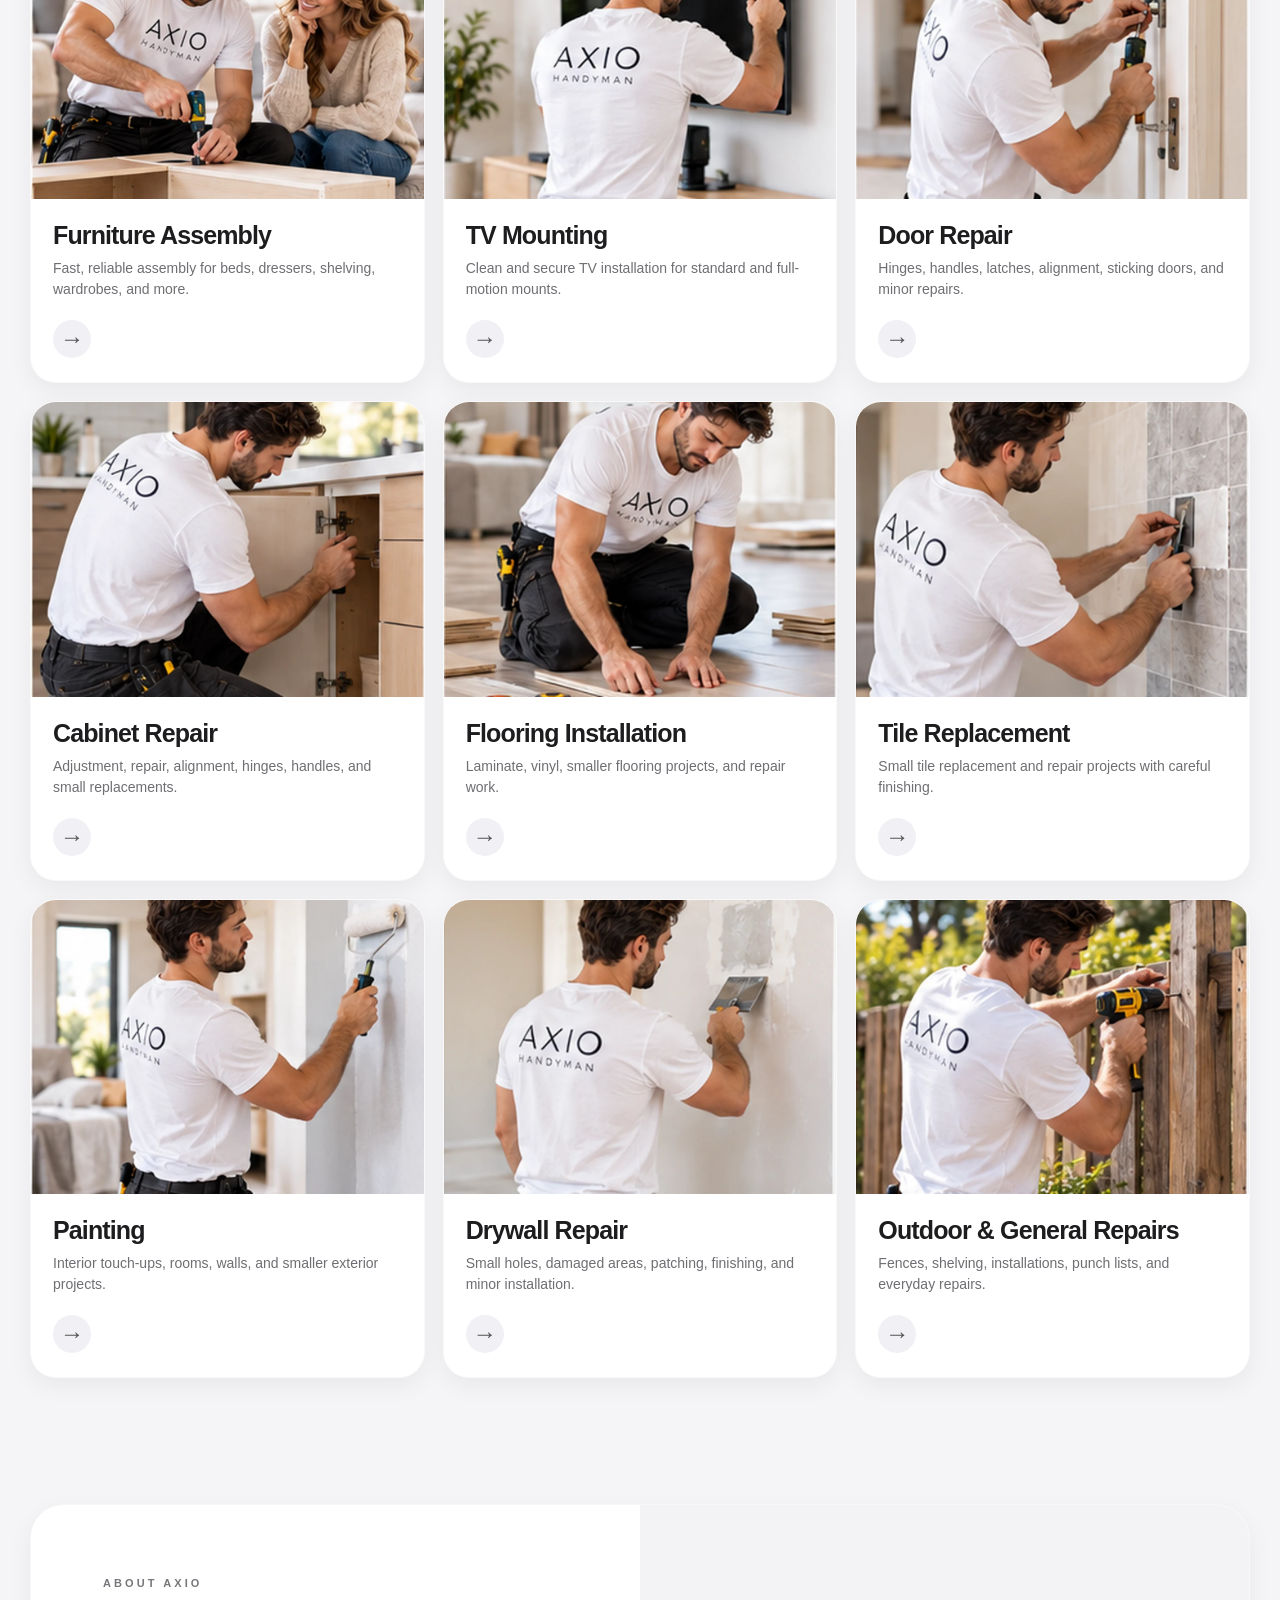
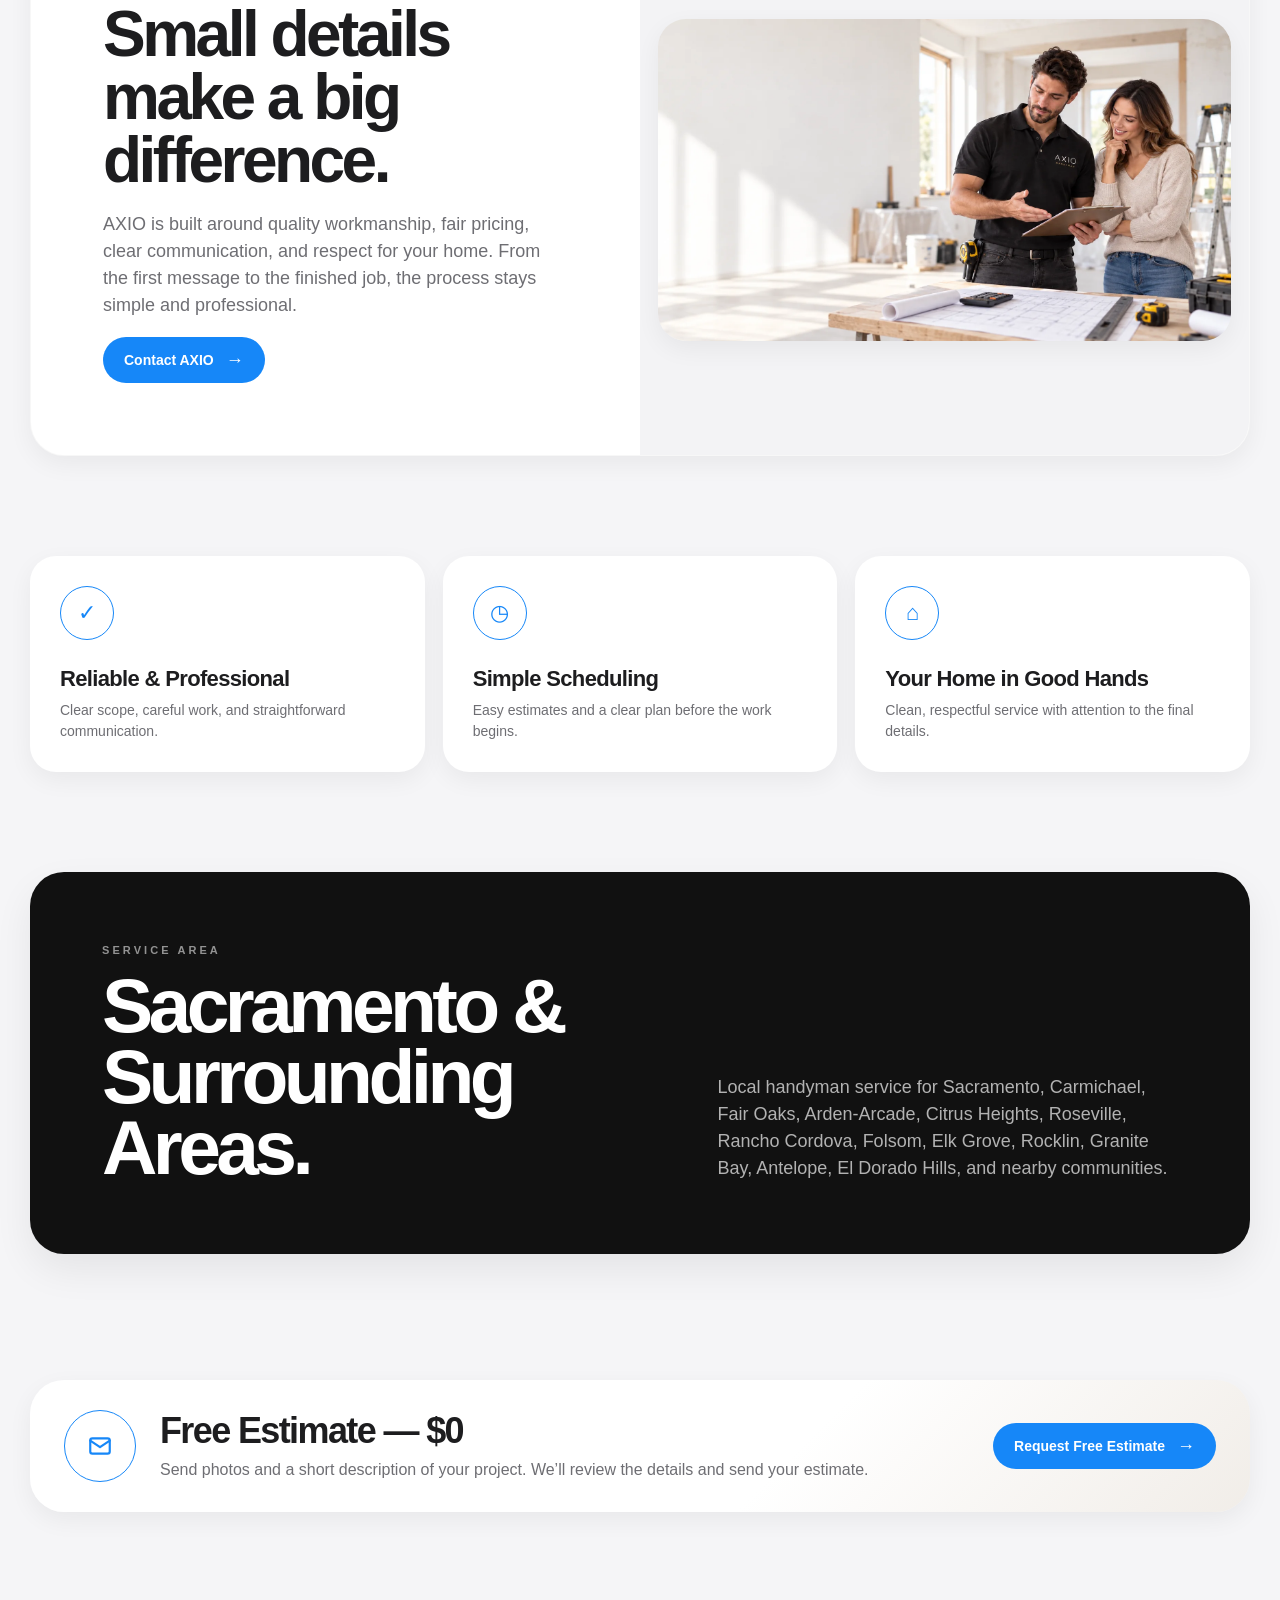
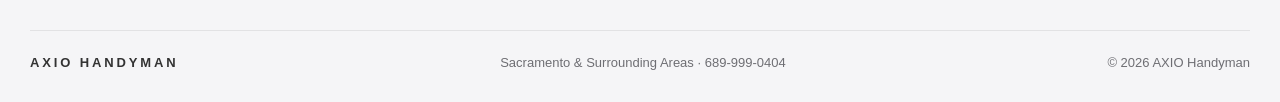
==== commit 784daa63: "Improve local SEO metadata, service area content, schema and lead tracking" ====
--- a/index.html
+++ b/index.html
@@ -10,10 +10,20 @@
 <!-- End Google Tag Manager -->
 
   <meta charset="utf-8"><meta name="viewport" content="width=device-width,initial-scale=1">
-  <title>AXIO Handyman | Sacramento Handyman Services</title>
-  <meta name="description" content="Professional handyman services in Sacramento & surrounding areas. Quality work, fair pricing, and free estimates.">
+  <title>Sacramento Handyman Services | AXIO Handyman</title>
+  <meta name="description" content="Sacramento handyman for furniture assembly, TV mounting, door and drywall repair, flooring, tile, painting and general repairs. Free estimates.">
   <link rel="canonical" href="https://axiohandyman.com/">
-  <meta property="og:title" content="AXIO Handyman"><meta property="og:description" content="Quality work. Done right. Professional handyman services in Sacramento & surrounding areas."><meta property="og:type" content="website"><meta property="og:url" content="https://axiohandyman.com/">
+  <meta property="og:title" content="Sacramento Handyman Services | AXIO Handyman">
+  <meta property="og:description" content="Professional handyman services in Sacramento, Carmichael and nearby communities. Repairs, mounting, assembly, drywall, flooring, painting and more.">
+  <meta property="og:type" content="website">
+  <meta property="og:url" content="https://axiohandyman.com/">
+  <meta property="og:site_name" content="AXIO Handyman">
+  <meta property="og:image" content="https://axiohandyman.com/assets/hero-desktop-poster.webp">
+  <meta property="og:image:alt" content="AXIO Handyman serving Sacramento and surrounding areas">
+  <meta name="twitter:card" content="summary_large_image">
+  <meta name="twitter:title" content="Sacramento Handyman Services | AXIO Handyman">
+  <meta name="twitter:description" content="Professional handyman services in Sacramento, Carmichael and nearby communities. Free estimates.">
+  <meta name="twitter:image" content="https://axiohandyman.com/assets/hero-desktop-poster.webp">
   <link rel="stylesheet" href="styles.css">
   <link rel="icon" href="/favicon.ico" sizes="any">
   <link rel="icon" type="image/png" sizes="48x48" href="/assets/favicon-48x48.png">
@@ -21,6 +31,54 @@
   <link rel="apple-touch-icon" sizes="180x180" href="/assets/apple-touch-icon.png">
   <link rel="manifest" href="/site.webmanifest">
   <meta name="theme-color" content="#ffffff">
+  <script type="application/ld+json">
+{
+  "@context": "https://schema.org",
+  "@type": "HomeAndConstructionBusiness",
+  "@id": "https://axiohandyman.com/#business",
+  "name": "AXIO Handyman",
+  "url": "https://axiohandyman.com/",
+  "logo": "https://axiohandyman.com/assets/axio-logo.png",
+  "image": "https://axiohandyman.com/assets/hero-desktop-poster.webp",
+  "telephone": "+1-689-999-0404",
+  "email": "axiohandyman@gmail.com",
+  "description": "Professional handyman services for repairs, installations, furniture assembly, TV mounting, doors, cabinets, drywall, flooring, tile, painting and general repairs in the Sacramento area.",
+  "areaServed": [
+    {"@type":"City","name":"Sacramento"},
+    {"@type":"City","name":"Carmichael"},
+    {"@type":"City","name":"Fair Oaks"},
+    {"@type":"City","name":"Arden-Arcade"},
+    {"@type":"City","name":"Citrus Heights"},
+    {"@type":"City","name":"Roseville"},
+    {"@type":"City","name":"Rancho Cordova"},
+    {"@type":"City","name":"Folsom"},
+    {"@type":"City","name":"Elk Grove"},
+    {"@type":"City","name":"Rocklin"},
+    {"@type":"City","name":"Granite Bay"},
+    {"@type":"City","name":"Antelope"},
+    {"@type":"City","name":"El Dorado Hills"}
+  ],
+  "sameAs": [
+    "https://www.instagram.com/axiohandyman/",
+    "https://www.facebook.com/profile.php?id=61589301861351"
+  ],
+  "hasOfferCatalog": {
+    "@type": "OfferCatalog",
+    "name": "Handyman Services",
+    "itemListElement": [
+      {"@type":"Offer","itemOffered":{"@type":"Service","name":"Furniture Assembly"}},
+      {"@type":"Offer","itemOffered":{"@type":"Service","name":"TV Mounting"}},
+      {"@type":"Offer","itemOffered":{"@type":"Service","name":"Door Repair"}},
+      {"@type":"Offer","itemOffered":{"@type":"Service","name":"Cabinet Repair"}},
+      {"@type":"Offer","itemOffered":{"@type":"Service","name":"Flooring Installation and Repair"}},
+      {"@type":"Offer","itemOffered":{"@type":"Service","name":"Tile Replacement"}},
+      {"@type":"Offer","itemOffered":{"@type":"Service","name":"Painting"}},
+      {"@type":"Offer","itemOffered":{"@type":"Service","name":"Drywall Installation and Repair"}},
+      {"@type":"Offer","itemOffered":{"@type":"Service","name":"Outdoor and General Repairs"}}
+    ]
+  }
+}
+  </script>
 </head>
 <body>
 <!-- Google Tag Manager (noscript) -->
@@ -35,8 +93,8 @@
 </div></header>
 <main>
   <section class="home-intro"><div class="container home-intro-grid">
-    <div><div class="eyebrow">Sacramento & Surrounding Areas</div><h1>Quality work.<br>Done right.</h1></div>
-    <div class="home-intro-side"><p>Professional handyman services for repairs, installations, assembly, and home improvements.</p><div class="home-intro-actions"><a class="btn btn-primary" href="pricing.html#estimate">Get a Free Estimate <span class="arrow">→</span></a><a class="btn btn-light" href="pricing.html">View Pricing</a></div></div>
+    <div><div class="eyebrow">Sacramento & Surrounding Areas</div><h1>Sacramento handyman.<br>Quality work. Done right.</h1></div>
+    <div class="home-intro-side"><p>Professional handyman services in Sacramento, Carmichael and nearby communities for repairs, installations, assembly, and home improvements.</p><div class="home-intro-actions"><a class="btn btn-primary" href="pricing.html#estimate">Get a Free Estimate <span class="arrow">→</span></a><a class="btn btn-light" href="pricing.html">View Pricing</a></div></div>
   </div></section>
 
   <section><div class="container"><div class="hero-card">
@@ -47,21 +105,21 @@
   <section class="section" id="services"><div class="container">
     <div class="section-heading"><div><div class="section-kicker">Services</div><h2>Everything your home needs.</h2></div><p>Tap any service to see its starting price, hourly option, and project pricing.</p></div>
     <div class="store-grid">
-      <a class="service-tile" href="pricing.html#furniture"><img src="assets/service-furniture.webp" alt="Furniture assembly service"><div class="service-tile-copy"><h3>Furniture Assembly</h3><p>Fast, reliable assembly for beds, dressers, shelving, wardrobes, and more.</p><span class="circle-link">→</span></div></a>
-      <a class="service-tile" href="pricing.html#tv"><img src="assets/service-tv.webp" alt="TV mounting service"><div class="service-tile-copy"><h3>TV Mounting</h3><p>Clean and secure TV installation for standard and full-motion mounts.</p><span class="circle-link">→</span></div></a>
-      <a class="service-tile" href="pricing.html#door"><img src="assets/service-door.webp" alt="Door repair service"><div class="service-tile-copy"><h3>Door Repair</h3><p>Hinges, handles, latches, alignment, sticking doors, and minor repairs.</p><span class="circle-link">→</span></div></a>
-      <a class="service-tile" href="pricing.html#cabinet"><img src="assets/service-cabinet.webp" alt="Cabinet repair service"><div class="service-tile-copy"><h3>Cabinet Repair</h3><p>Adjustment, repair, alignment, hinges, handles, and small replacements.</p><span class="circle-link">→</span></div></a>
-      <a class="service-tile" href="pricing.html#flooring"><img src="assets/service-flooring.webp" alt="Flooring installation service"><div class="service-tile-copy"><h3>Flooring Installation</h3><p>Laminate, vinyl, smaller flooring projects, and repair work.</p><span class="circle-link">→</span></div></a>
-      <a class="service-tile" href="pricing.html#tile"><img src="assets/service-tile.webp" alt="Tile replacement service"><div class="service-tile-copy"><h3>Tile Replacement</h3><p>Small tile replacement and repair projects with careful finishing.</p><span class="circle-link">→</span></div></a>
-      <a class="service-tile" href="pricing.html#painting"><img src="assets/service-painting.webp" alt="Painting service"><div class="service-tile-copy"><h3>Painting</h3><p>Interior touch-ups, rooms, walls, and smaller exterior projects.</p><span class="circle-link">→</span></div></a>
-      <a class="service-tile" href="pricing.html#drywall"><img src="assets/service-drywall.webp" alt="Drywall repair service"><div class="service-tile-copy"><h3>Drywall Repair</h3><p>Small holes, damaged areas, patching, finishing, and minor installation.</p><span class="circle-link">→</span></div></a>
-      <a class="service-tile" href="pricing.html#general"><img src="assets/service-general.webp" alt="Outdoor and general handyman repairs"><div class="service-tile-copy"><h3>Outdoor & General Repairs</h3><p>Fences, shelving, installations, punch lists, and everyday repairs.</p><span class="circle-link">→</span></div></a>
+      <a class="service-tile" href="pricing.html#furniture"><img loading="lazy" decoding="async" src="assets/service-furniture.webp" alt="Furniture assembly service"><div class="service-tile-copy"><h3>Furniture Assembly</h3><p>Fast, reliable assembly for beds, dressers, shelving, wardrobes, and more.</p><span class="circle-link">→</span></div></a>
+      <a class="service-tile" href="pricing.html#tv"><img loading="lazy" decoding="async" src="assets/service-tv.webp" alt="TV mounting service"><div class="service-tile-copy"><h3>TV Mounting</h3><p>Clean and secure TV installation for standard and full-motion mounts.</p><span class="circle-link">→</span></div></a>
+      <a class="service-tile" href="pricing.html#door"><img loading="lazy" decoding="async" src="assets/service-door.webp" alt="Door repair service"><div class="service-tile-copy"><h3>Door Repair</h3><p>Hinges, handles, latches, alignment, sticking doors, and minor repairs.</p><span class="circle-link">→</span></div></a>
+      <a class="service-tile" href="pricing.html#cabinet"><img loading="lazy" decoding="async" src="assets/service-cabinet.webp" alt="Cabinet repair service"><div class="service-tile-copy"><h3>Cabinet Repair</h3><p>Adjustment, repair, alignment, hinges, handles, and small replacements.</p><span class="circle-link">→</span></div></a>
+      <a class="service-tile" href="pricing.html#flooring"><img loading="lazy" decoding="async" src="assets/service-flooring.webp" alt="Flooring installation service"><div class="service-tile-copy"><h3>Flooring Installation</h3><p>Laminate, vinyl, smaller flooring projects, and repair work.</p><span class="circle-link">→</span></div></a>
+      <a class="service-tile" href="pricing.html#tile"><img loading="lazy" decoding="async" src="assets/service-tile.webp" alt="Tile replacement service"><div class="service-tile-copy"><h3>Tile Replacement</h3><p>Small tile replacement and repair projects with careful finishing.</p><span class="circle-link">→</span></div></a>
+      <a class="service-tile" href="pricing.html#painting"><img loading="lazy" decoding="async" src="assets/service-painting.webp" alt="Painting service"><div class="service-tile-copy"><h3>Painting</h3><p>Interior touch-ups, rooms, walls, and smaller exterior projects.</p><span class="circle-link">→</span></div></a>
+      <a class="service-tile" href="pricing.html#drywall"><img loading="lazy" decoding="async" src="assets/service-drywall.webp" alt="Drywall repair service"><div class="service-tile-copy"><h3>Drywall Repair</h3><p>Small holes, damaged areas, patching, finishing, and minor installation.</p><span class="circle-link">→</span></div></a>
+      <a class="service-tile" href="pricing.html#general"><img loading="lazy" decoding="async" src="assets/service-general.webp" alt="Outdoor and general handyman repairs"><div class="service-tile-copy"><h3>Outdoor & General Repairs</h3><p>Fences, shelving, installations, punch lists, and everyday repairs.</p><span class="circle-link">→</span></div></a>
     </div>
   </div></section>
 
   <section class="section-tight"><div class="container apple-panel about-split">
     <div class="about-copy"><div class="section-kicker">About AXIO</div><h2>Small details make a big difference.</h2><p>AXIO is built around quality workmanship, fair pricing, clear communication, and respect for your home. From the first message to the finished job, the process stays simple and professional.</p><a class="btn btn-primary" href="contact.html">Contact AXIO <span class="arrow">→</span></a></div>
-    <div class="about-photo"><img src="assets/services-main.webp" alt="AXIO handyman discussing a project with a customer"></div>
+    <div class="about-photo"><img loading="lazy" decoding="async" src="assets/services-main.webp" alt="AXIO handyman discussing a home repair project in the Sacramento area"></div>
   </div></section>
 
   <section class="section-tight"><div class="container trust-row">
@@ -70,10 +128,10 @@
     <article class="trust-card"><div class="trust-icon">⌂</div><h3>Your Home in Good Hands</h3><p>Clean, respectful service with attention to the final details.</p></article>
   </div></section>
 
-  <section class="section-tight"><div class="container area-card"><div><div class="section-kicker">Service Area</div><h2>Sacramento &<br>Surrounding Areas.</h2></div><p>Local handyman help for homes throughout the Sacramento area. We’ll add the final city list after you approve exactly where AXIO wants to work.</p></div></section>
+  <section class="section-tight"><div class="container area-card"><div><div class="section-kicker">Service Area</div><h2>Sacramento &<br>Surrounding Areas.</h2></div><p>Local handyman service for Sacramento, Carmichael, Fair Oaks, Arden-Arcade, Citrus Heights, Roseville, Rancho Cordova, Folsom, Elk Grove, Rocklin, Granite Bay, Antelope, El Dorado Hills, and nearby communities.</p></div></section>
 
   <section class="section"><div class="container estimate-banner"><div class="estimate-icon" aria-hidden="true"><svg class="icon-svg" viewBox="0 0 24 24" aria-hidden="true"><rect x="3" y="5" width="18" height="14" rx="2" ry="2"></rect><polyline points="3,7 12,13 21,7"></polyline></svg></div><div><h2>Free Estimate — $0</h2><p>Send photos and a short description of your project. We’ll review the details and send your estimate.</p></div><a class="btn btn-primary" href="pricing.html#estimate">Request Free Estimate <span class="arrow">→</span></a></div></section>
 </main>
-<footer><div class="container footer-inner"><span class="footer-brand">AXIO HANDYMAN</span><span>Sacramento & Surrounding Areas</span><span>© 2026 AXIO Handyman</span></div></footer>
+<footer><div class="container footer-inner"><span class="footer-brand">AXIO HANDYMAN</span><span>Sacramento & Surrounding Areas · <a href="tel:+16899990404">689-999-0404</a></span><span>© 2026 AXIO Handyman</span></div></footer>
 <script src="script.js"></script>
 </body></html>
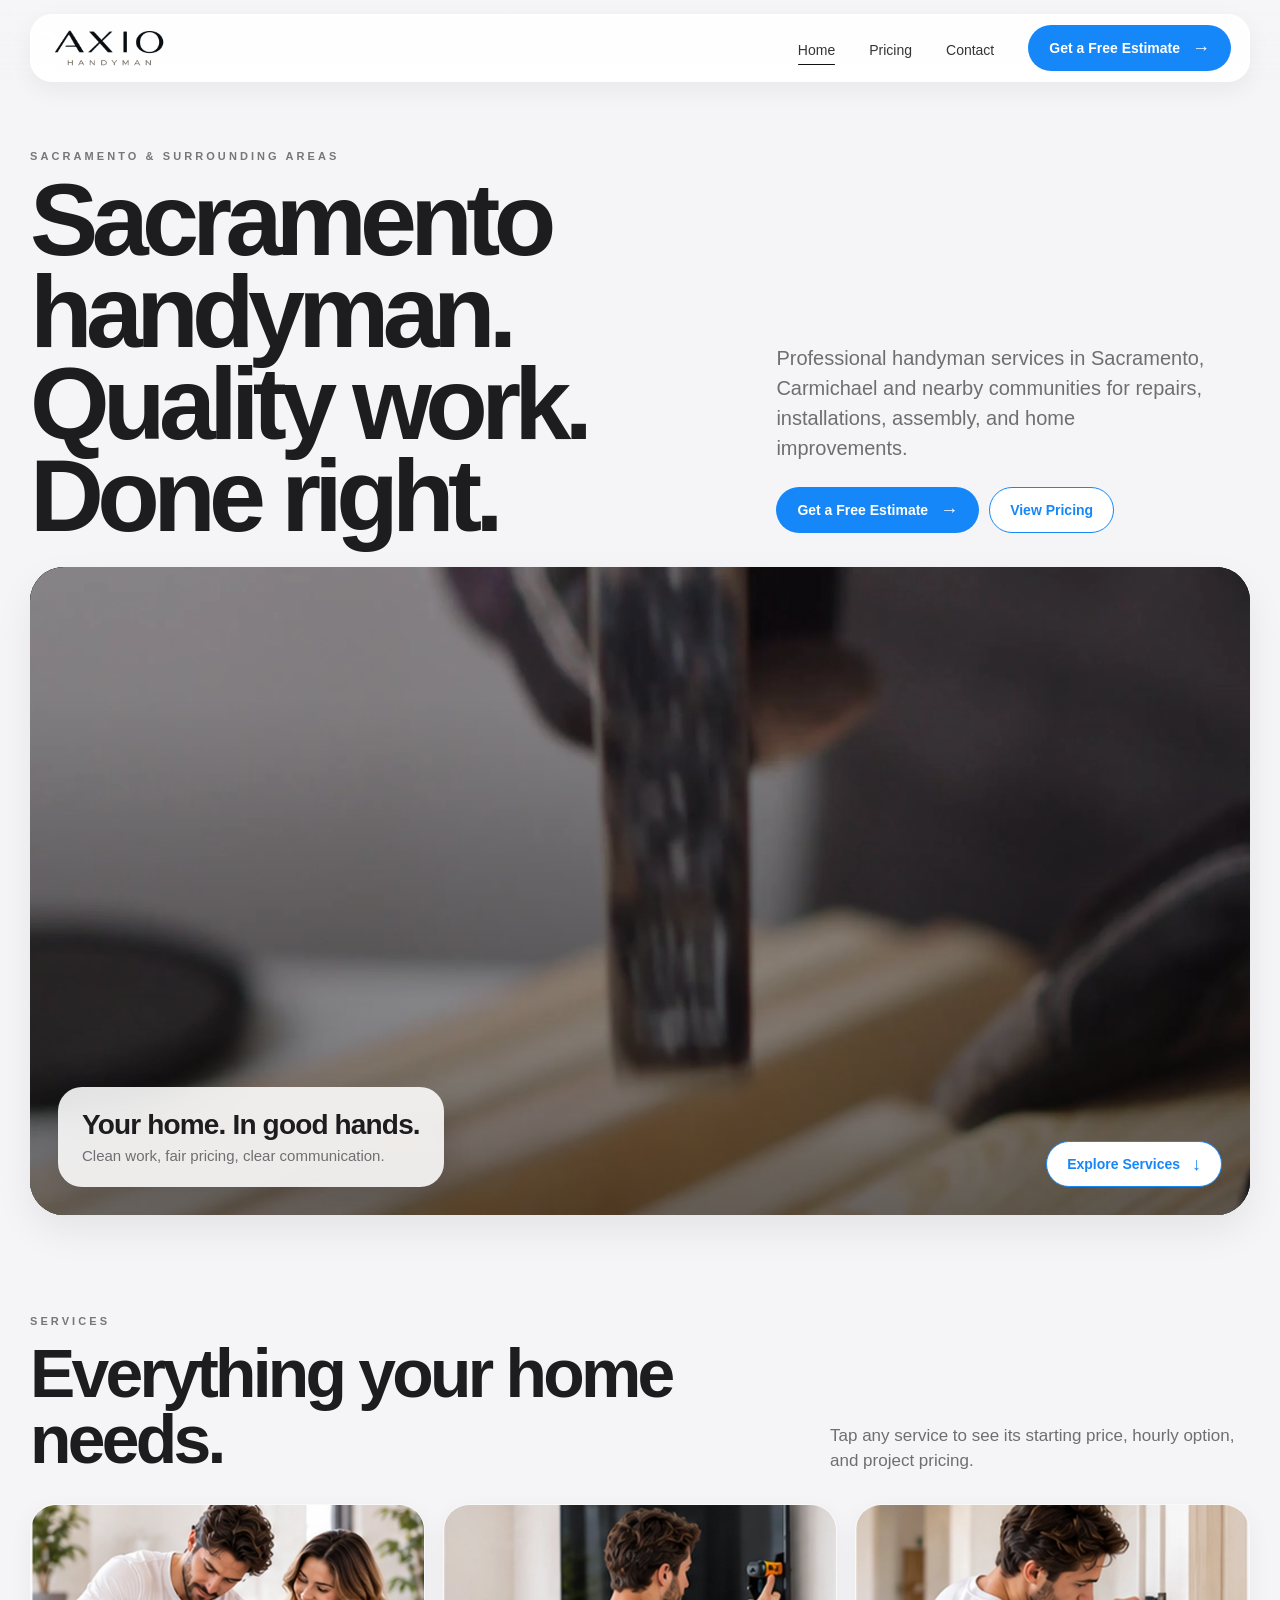
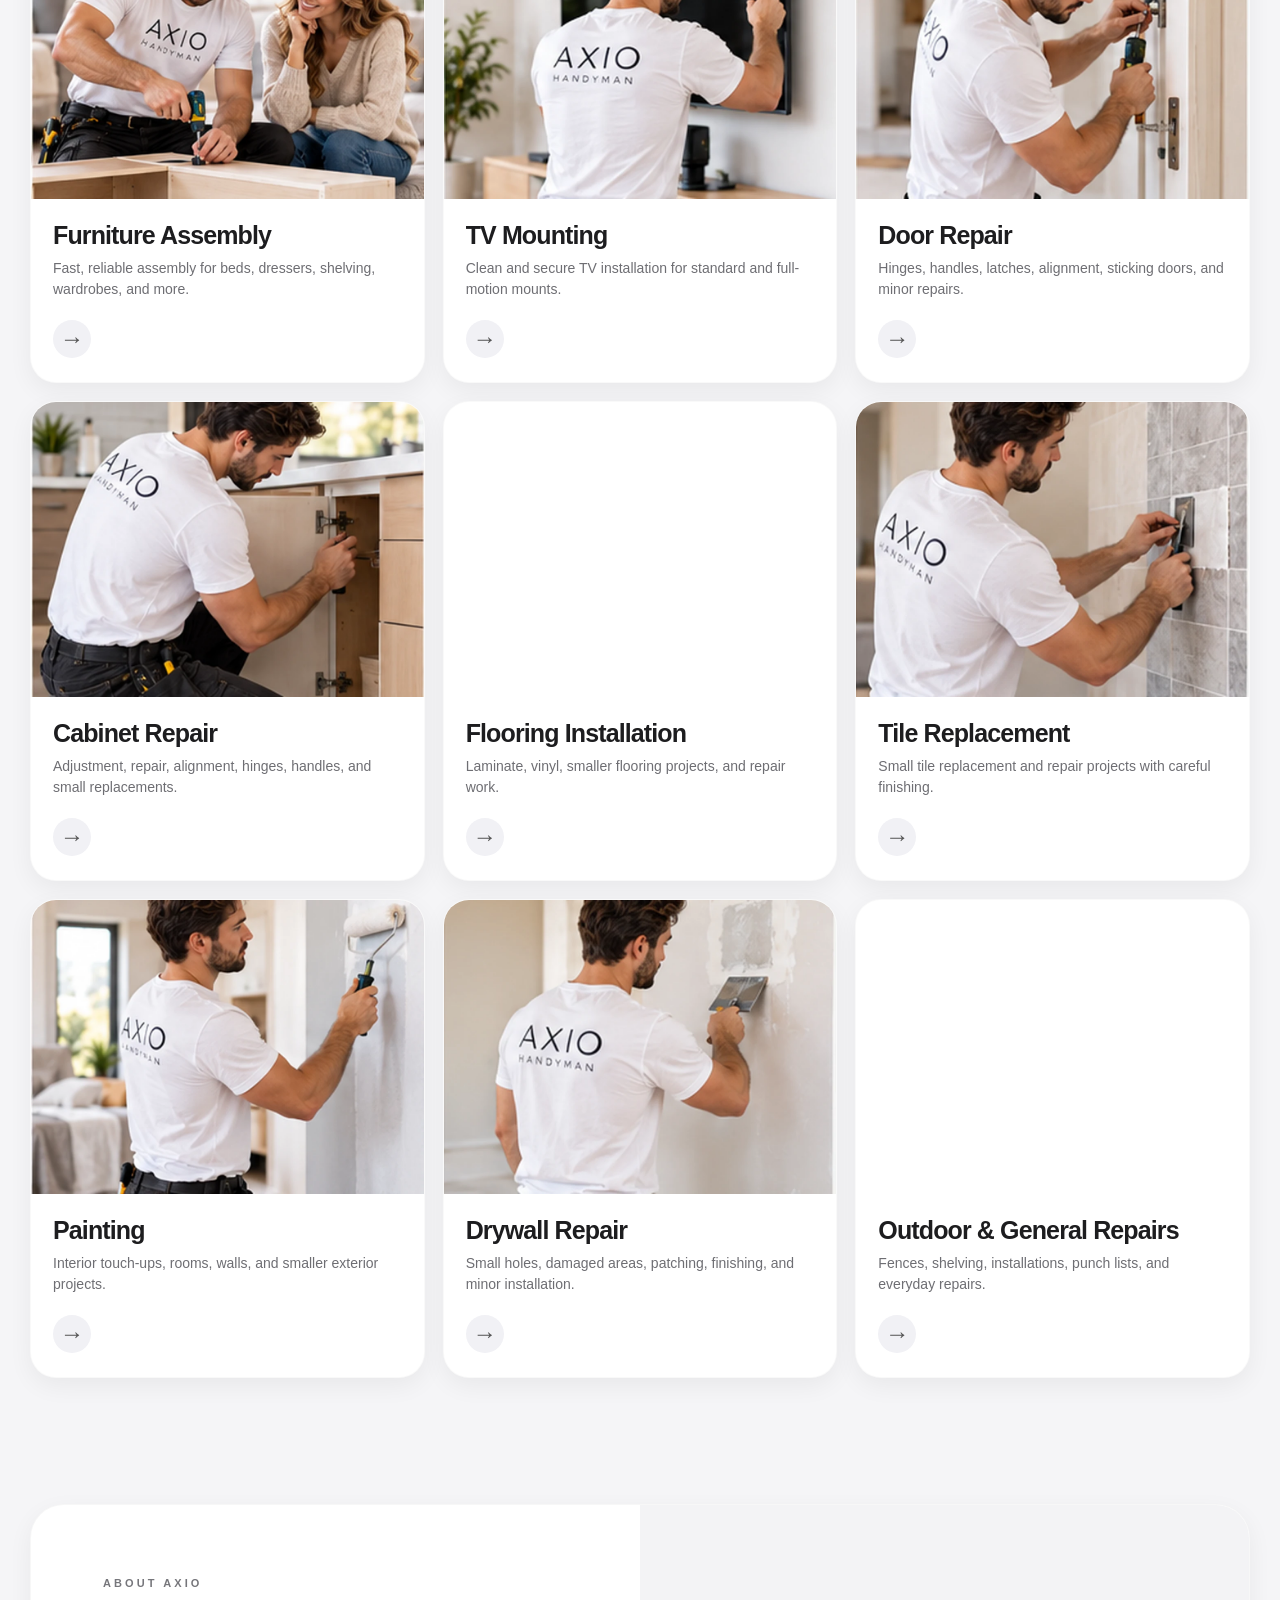
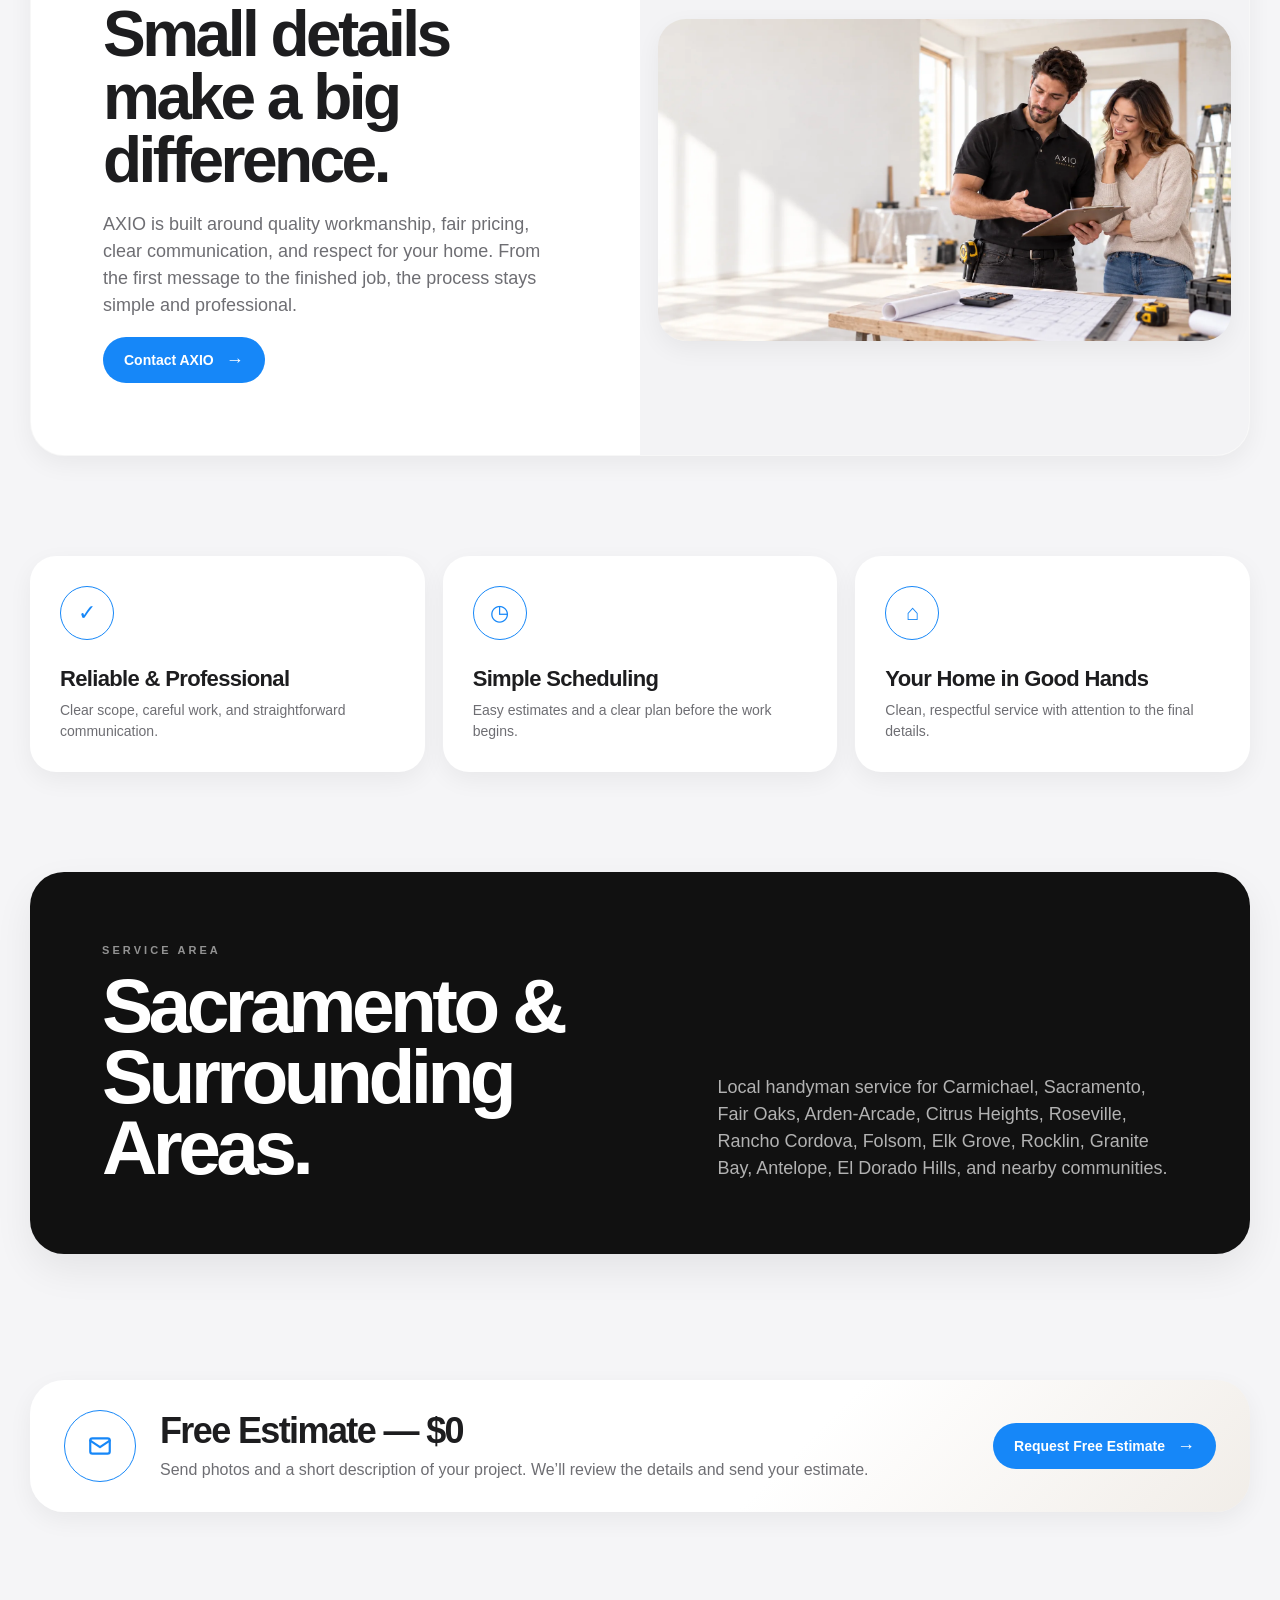
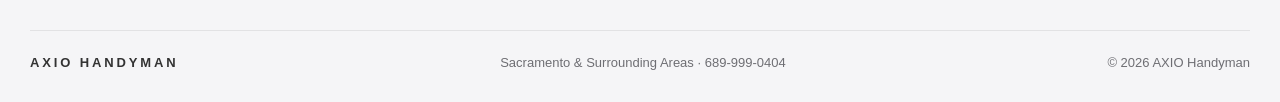
==== commit e01150da: "Add Sacramento service pages, Carmichael landing page and SEO portfolio structure" ====
--- a/index.html
+++ b/index.html
@@ -105,14 +105,14 @@
   <section class="section" id="services"><div class="container">
     <div class="section-heading"><div><div class="section-kicker">Services</div><h2>Everything your home needs.</h2></div><p>Tap any service to see its starting price, hourly option, and project pricing.</p></div>
     <div class="store-grid">
-      <a class="service-tile" href="pricing.html#furniture"><img loading="lazy" decoding="async" src="assets/service-furniture.webp" alt="Furniture assembly service"><div class="service-tile-copy"><h3>Furniture Assembly</h3><p>Fast, reliable assembly for beds, dressers, shelving, wardrobes, and more.</p><span class="circle-link">→</span></div></a>
-      <a class="service-tile" href="pricing.html#tv"><img loading="lazy" decoding="async" src="assets/service-tv.webp" alt="TV mounting service"><div class="service-tile-copy"><h3>TV Mounting</h3><p>Clean and secure TV installation for standard and full-motion mounts.</p><span class="circle-link">→</span></div></a>
-      <a class="service-tile" href="pricing.html#door"><img loading="lazy" decoding="async" src="assets/service-door.webp" alt="Door repair service"><div class="service-tile-copy"><h3>Door Repair</h3><p>Hinges, handles, latches, alignment, sticking doors, and minor repairs.</p><span class="circle-link">→</span></div></a>
+      <a class="service-tile" href="/furniture-assembly-sacramento/"><img loading="lazy" decoding="async" src="assets/service-furniture.webp" alt="Furniture assembly service"><div class="service-tile-copy"><h3>Furniture Assembly</h3><p>Fast, reliable assembly for beds, dressers, shelving, wardrobes, and more.</p><span class="circle-link">→</span></div></a>
+      <a class="service-tile" href="/tv-mounting-sacramento/"><img loading="lazy" decoding="async" src="assets/service-tv.webp" alt="TV mounting service"><div class="service-tile-copy"><h3>TV Mounting</h3><p>Clean and secure TV installation for standard and full-motion mounts.</p><span class="circle-link">→</span></div></a>
+      <a class="service-tile" href="/door-repair-sacramento/"><img loading="lazy" decoding="async" src="assets/service-door.webp" alt="Door repair service"><div class="service-tile-copy"><h3>Door Repair</h3><p>Hinges, handles, latches, alignment, sticking doors, and minor repairs.</p><span class="circle-link">→</span></div></a>
       <a class="service-tile" href="pricing.html#cabinet"><img loading="lazy" decoding="async" src="assets/service-cabinet.webp" alt="Cabinet repair service"><div class="service-tile-copy"><h3>Cabinet Repair</h3><p>Adjustment, repair, alignment, hinges, handles, and small replacements.</p><span class="circle-link">→</span></div></a>
-      <a class="service-tile" href="pricing.html#flooring"><img loading="lazy" decoding="async" src="assets/service-flooring.webp" alt="Flooring installation service"><div class="service-tile-copy"><h3>Flooring Installation</h3><p>Laminate, vinyl, smaller flooring projects, and repair work.</p><span class="circle-link">→</span></div></a>
+      <a class="service-tile" href="/flooring-repair-sacramento/"><img loading="lazy" decoding="async" src="assets/service-flooring.webp" alt="Flooring installation service"><div class="service-tile-copy"><h3>Flooring Installation</h3><p>Laminate, vinyl, smaller flooring projects, and repair work.</p><span class="circle-link">→</span></div></a>
       <a class="service-tile" href="pricing.html#tile"><img loading="lazy" decoding="async" src="assets/service-tile.webp" alt="Tile replacement service"><div class="service-tile-copy"><h3>Tile Replacement</h3><p>Small tile replacement and repair projects with careful finishing.</p><span class="circle-link">→</span></div></a>
-      <a class="service-tile" href="pricing.html#painting"><img loading="lazy" decoding="async" src="assets/service-painting.webp" alt="Painting service"><div class="service-tile-copy"><h3>Painting</h3><p>Interior touch-ups, rooms, walls, and smaller exterior projects.</p><span class="circle-link">→</span></div></a>
-      <a class="service-tile" href="pricing.html#drywall"><img loading="lazy" decoding="async" src="assets/service-drywall.webp" alt="Drywall repair service"><div class="service-tile-copy"><h3>Drywall Repair</h3><p>Small holes, damaged areas, patching, finishing, and minor installation.</p><span class="circle-link">→</span></div></a>
+      <a class="service-tile" href="/painting-handyman-sacramento/"><img loading="lazy" decoding="async" src="assets/service-painting.webp" alt="Painting service"><div class="service-tile-copy"><h3>Painting</h3><p>Interior touch-ups, rooms, walls, and smaller exterior projects.</p><span class="circle-link">→</span></div></a>
+      <a class="service-tile" href="/drywall-repair-sacramento/"><img loading="lazy" decoding="async" src="assets/service-drywall.webp" alt="Drywall repair service"><div class="service-tile-copy"><h3>Drywall Repair</h3><p>Small holes, damaged areas, patching, finishing, and minor installation.</p><span class="circle-link">→</span></div></a>
       <a class="service-tile" href="pricing.html#general"><img loading="lazy" decoding="async" src="assets/service-general.webp" alt="Outdoor and general handyman repairs"><div class="service-tile-copy"><h3>Outdoor & General Repairs</h3><p>Fences, shelving, installations, punch lists, and everyday repairs.</p><span class="circle-link">→</span></div></a>
     </div>
   </div></section>
@@ -128,7 +128,7 @@
     <article class="trust-card"><div class="trust-icon">⌂</div><h3>Your Home in Good Hands</h3><p>Clean, respectful service with attention to the final details.</p></article>
   </div></section>
 
-  <section class="section-tight"><div class="container area-card"><div><div class="section-kicker">Service Area</div><h2>Sacramento &<br>Surrounding Areas.</h2></div><p>Local handyman service for Sacramento, Carmichael, Fair Oaks, Arden-Arcade, Citrus Heights, Roseville, Rancho Cordova, Folsom, Elk Grove, Rocklin, Granite Bay, Antelope, El Dorado Hills, and nearby communities.</p></div></section>
+  <section class="section-tight"><div class="container area-card"><div><div class="section-kicker">Service Area</div><h2>Sacramento &<br>Surrounding Areas.</h2></div><p>Local handyman service for <a href="/handyman-carmichael/">Carmichael</a>, Sacramento, Fair Oaks, Arden-Arcade, Citrus Heights, Roseville, Rancho Cordova, Folsom, Elk Grove, Rocklin, Granite Bay, Antelope, El Dorado Hills, and nearby communities.</p></div></section>
 
   <section class="section"><div class="container estimate-banner"><div class="estimate-icon" aria-hidden="true"><svg class="icon-svg" viewBox="0 0 24 24" aria-hidden="true"><rect x="3" y="5" width="18" height="14" rx="2" ry="2"></rect><polyline points="3,7 12,13 21,7"></polyline></svg></div><div><h2>Free Estimate — $0</h2><p>Send photos and a short description of your project. We’ll review the details and send your estimate.</p></div><a class="btn btn-primary" href="pricing.html#estimate">Request Free Estimate <span class="arrow">→</span></a></div></section>
 </main>
--- a/styles.css
+++ b/styles.css
@@ -148,3 +148,53 @@
 @media(max-width:420px){
   .price-card-head{align-items:flex-start}.price-card-head .price-main{font-size:20px}
 }
+
+
+/* SEO service landing pages */
+.service-page-hero{padding:42px 0 34px}
+.breadcrumb{display:flex;align-items:center;gap:9px;font-size:13px;color:var(--muted);margin:4px 0 20px}
+.breadcrumb a:hover{color:var(--apple-blue)}
+.service-page-hero-grid{display:grid;grid-template-columns:1.05fr .95fr;gap:24px;align-items:stretch}
+.service-page-copy,.service-page-image{background:#fff;border-radius:var(--r-xl);box-shadow:var(--shadow-soft)}
+.service-page-copy{padding:clamp(34px,6vw,72px);display:flex;flex-direction:column;justify-content:center}
+.service-page-copy h1{font-size:clamp(52px,6.2vw,84px);line-height:.93;letter-spacing:-.058em;margin:14px 0 18px}
+.service-page-copy p{font-size:19px;color:var(--muted);max-width:640px;margin-bottom:26px}
+.service-page-image{min-height:520px;overflow:hidden}
+.service-page-image img{width:100%;height:100%;object-fit:cover}
+.service-detail-grid{display:grid;grid-template-columns:1.35fr .65fr;gap:18px;align-items:start}
+.service-detail-copy{background:#fff;border-radius:var(--r-xl);padding:clamp(32px,5vw,58px);box-shadow:var(--shadow-soft)}
+.service-detail-copy h2,.related-services h2{font-size:clamp(38px,4.5vw,58px);line-height:.98;letter-spacing:-.05em;margin:0 0 18px}
+.service-detail-copy>p{color:var(--muted);font-size:17px;max-width:760px}
+.check-list{list-style:none;padding:0;margin:26px 0 0;display:grid;gap:12px}
+.check-list li{position:relative;padding:15px 16px 15px 46px;background:#f7f7f9;border-radius:16px;font-size:15px}
+.check-list li:before{content:"✓";position:absolute;left:17px;top:13px;width:22px;height:22px;border-radius:50%;display:grid;place-items:center;background:var(--apple-blue-soft);color:var(--apple-blue);font-weight:800}
+.service-info-card{position:sticky;top:96px;background:#111;color:#fff;border-radius:var(--r-xl);padding:34px;box-shadow:var(--shadow)}
+.service-info-card .section-kicker{color:rgba(255,255,255,.52)}
+.service-info-card h3{font-size:30px;letter-spacing:-.04em;margin:10px 0 12px}
+.service-info-card p{color:rgba(255,255,255,.68);font-size:15px}
+.service-info-card .btn{margin-top:12px;width:100%}
+.text-link{display:inline-block;margin-top:18px;color:#fff;font-size:13px;border-bottom:1px solid rgba(255,255,255,.35);padding-bottom:2px}
+.service-area-band a{color:#fff;text-decoration:underline;text-underline-offset:3px}
+.faq-list{display:grid;gap:12px}
+.faq-list details{background:#fff;border-radius:20px;padding:0 24px;box-shadow:var(--shadow-soft)}
+.faq-list summary{cursor:pointer;list-style:none;font-size:18px;font-weight:700;padding:22px 34px 22px 0;position:relative}
+.faq-list summary::-webkit-details-marker{display:none}
+.faq-list summary:after{content:"+";position:absolute;right:0;top:17px;font-size:28px;font-weight:300;color:var(--apple-blue)}
+.faq-list details[open] summary:after{content:"−"}
+.faq-list details p{color:var(--muted);padding:0 0 22px;margin:0;max-width:850px}
+.related-services{background:#fff;border-radius:var(--r-xl);padding:clamp(30px,5vw,56px);box-shadow:var(--shadow-soft);display:grid;grid-template-columns:.8fr 1.2fr;gap:30px;align-items:center}
+.related-links{display:grid;gap:10px}
+.related-links a{display:flex;justify-content:space-between;align-items:center;background:#f7f7f9;border-radius:16px;padding:16px 18px;font-weight:650;transition:transform .2s ease,background .2s ease}
+.related-links a:hover{background:var(--apple-blue-soft);transform:translateX(2px);color:var(--apple-blue)}
+@media(max-width:980px){
+  .service-page-hero-grid,.service-detail-grid,.related-services{grid-template-columns:1fr}
+  .service-page-image{min-height:420px}
+  .service-info-card{position:static}
+}
+@media(max-width:760px){
+  .service-page-hero{padding-top:30px}
+  .service-page-copy{padding:34px 26px}
+  .service-page-copy h1{font-size:52px}
+  .service-page-image{min-height:330px;border-radius:24px}
+  .service-detail-copy,.service-info-card{border-radius:24px}
+}
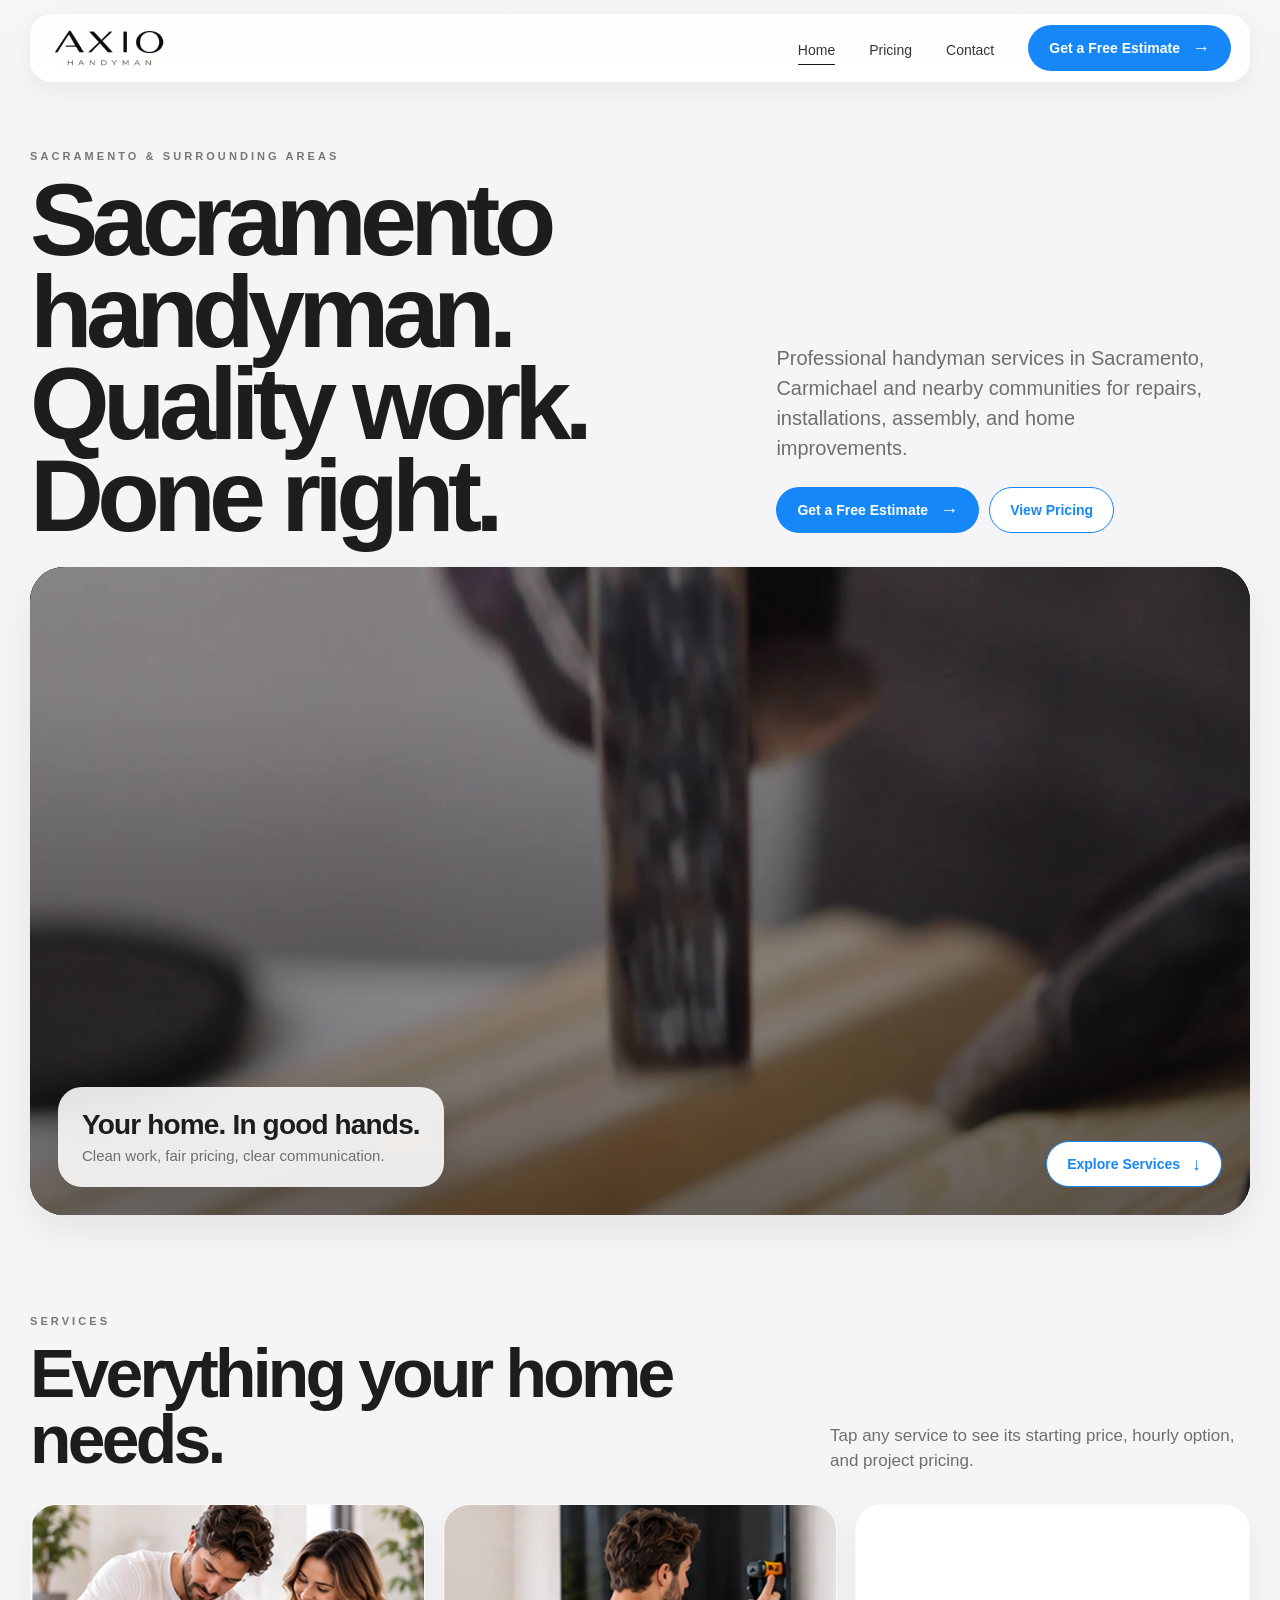
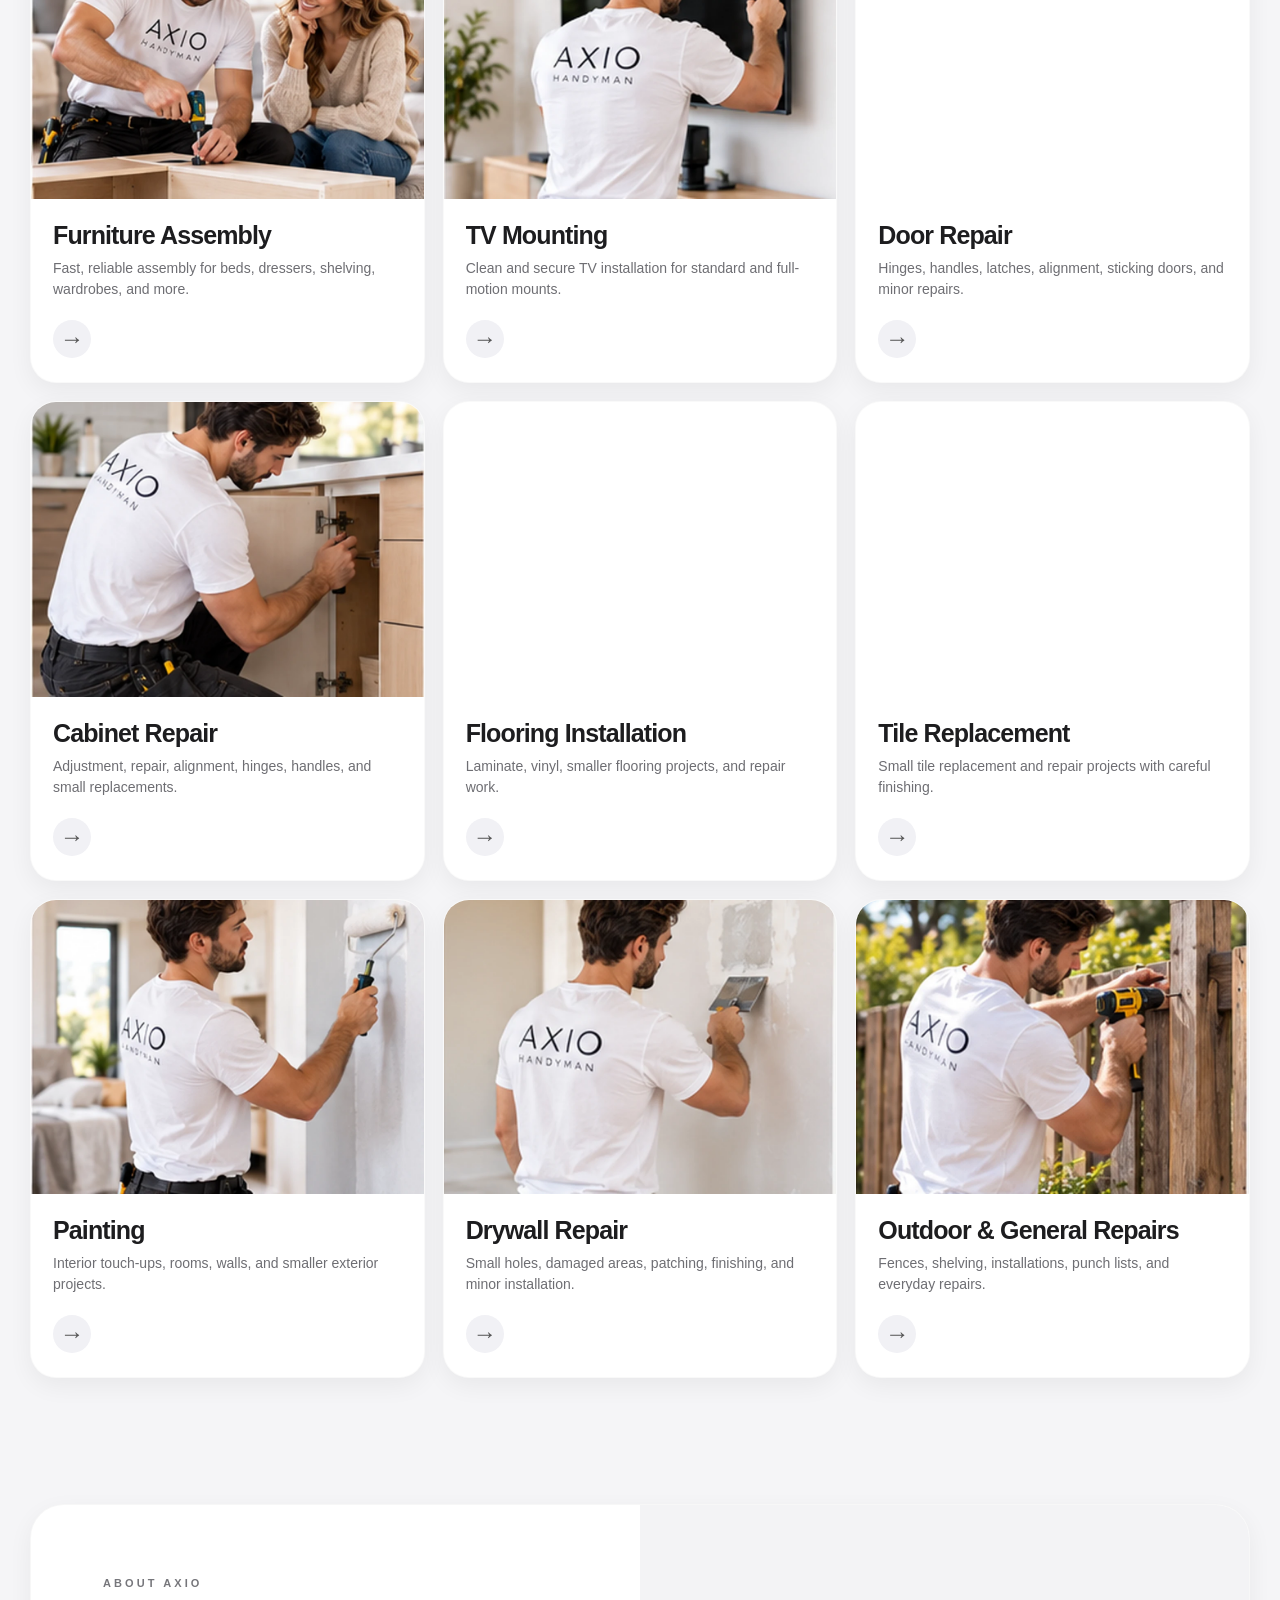
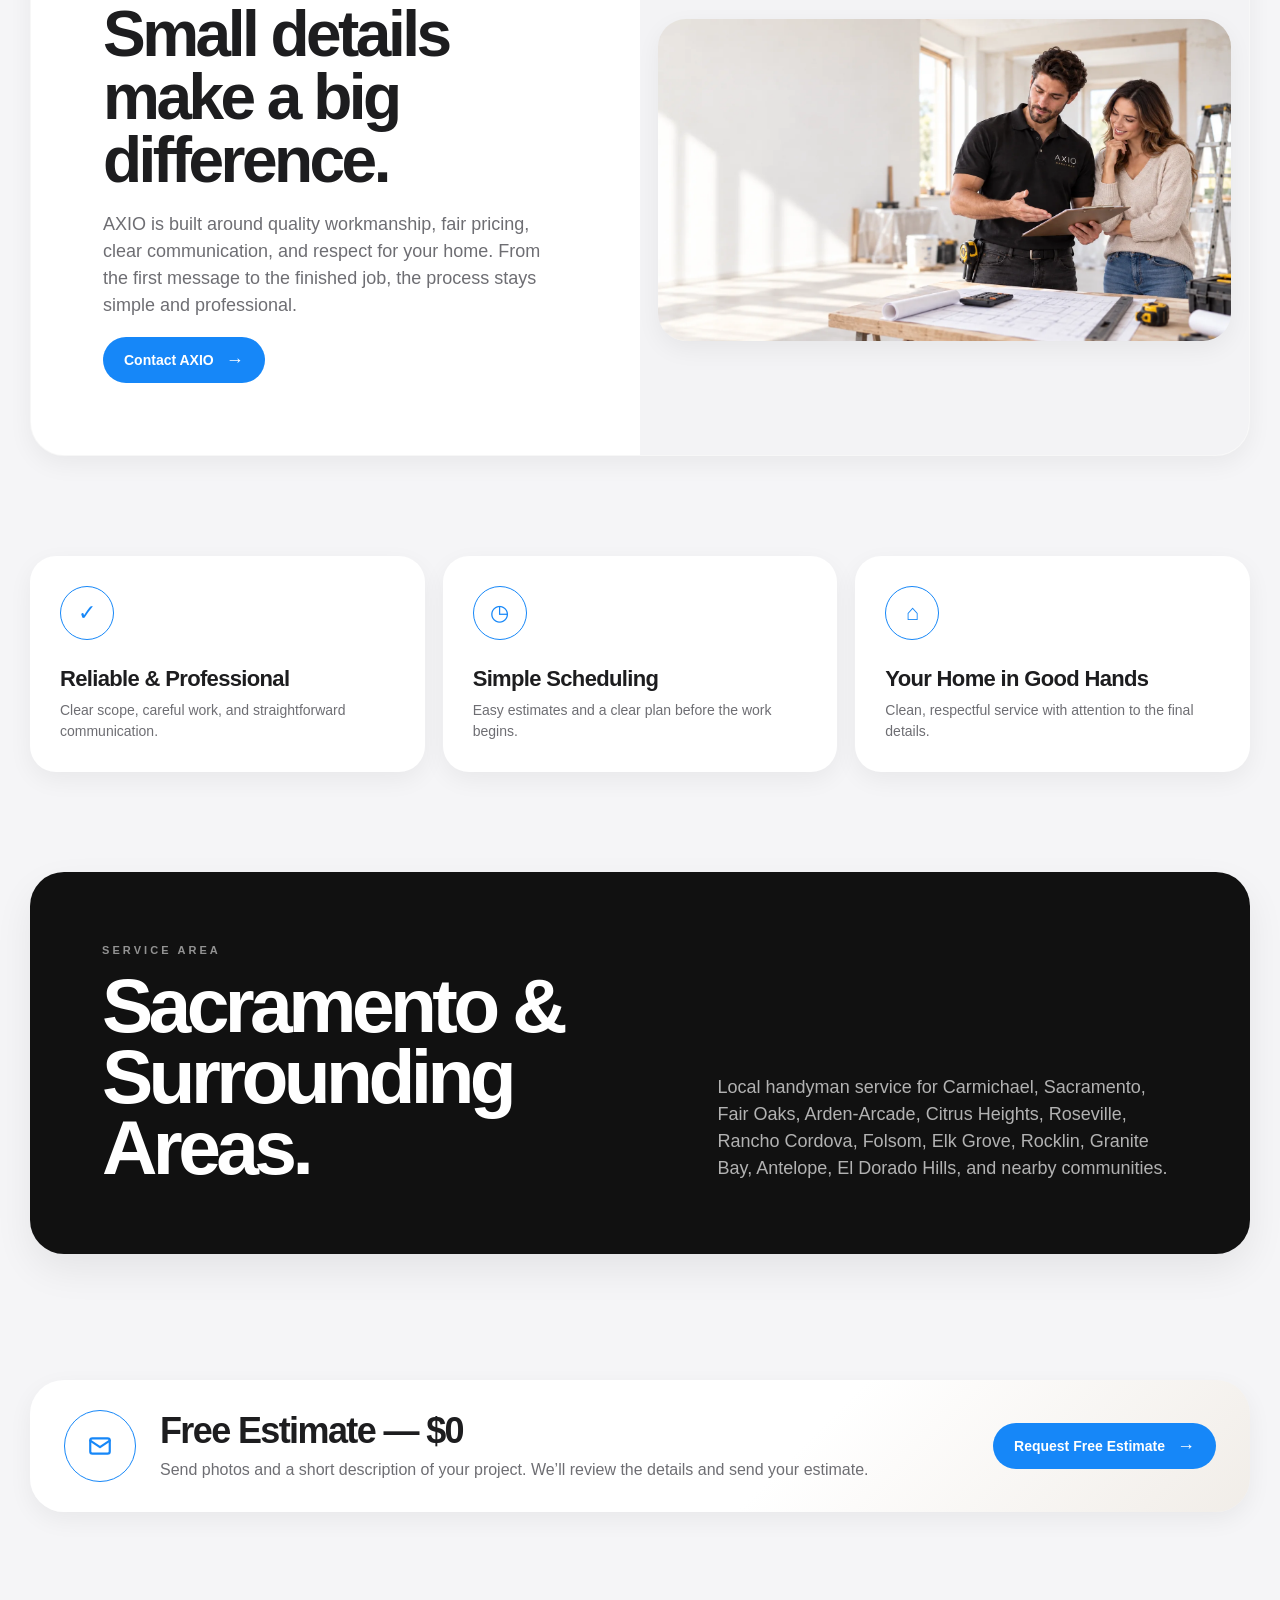
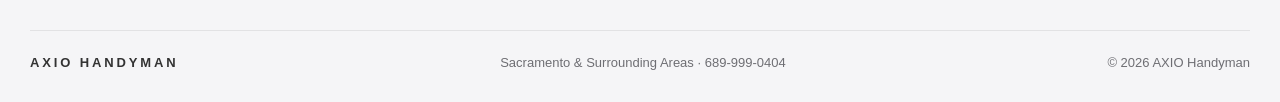
==== commit 5970633b: "Defer mobile hero video to improve first-load performance" ====
--- a/index.html
+++ b/index.html
@@ -31,6 +31,8 @@
   <link rel="apple-touch-icon" sizes="180x180" href="/assets/apple-touch-icon.png">
   <link rel="manifest" href="/site.webmanifest">
   <meta name="theme-color" content="#ffffff">
+  <link rel="preload" as="image" href="assets/hero-mobile-poster.webp" media="(max-width: 760px)" fetchpriority="high">
+  <link rel="preload" as="image" href="assets/hero-desktop-poster.webp" media="(min-width: 761px)" fetchpriority="high">
   <script type="application/ld+json">
 {
   "@context": "https://schema.org",
@@ -98,7 +100,7 @@
   </div></section>
 
   <section><div class="container"><div class="hero-card">
-    <video id="heroVideo" autoplay muted loop playsinline preload="metadata" poster="assets/hero-desktop-poster.webp" data-desktop-src="assets/hero-desktop.mp4" data-mobile-src="assets/hero-mobile.mp4" data-desktop-poster="assets/hero-desktop-poster.webp" data-mobile-poster="assets/hero-mobile-poster.webp"></video>
+    <video id="heroVideo" autoplay muted loop playsinline preload="none" poster="assets/hero-desktop-poster.webp" data-desktop-src="assets/hero-desktop.mp4" data-mobile-src="assets/hero-mobile.mp4" data-desktop-poster="assets/hero-desktop-poster.webp" data-mobile-poster="assets/hero-mobile-poster.webp"></video>
     <div class="hero-float"><div class="hero-badge"><strong>Your home. In good hands.</strong><span>Clean work, fair pricing, clear communication.</span></div><a class="btn btn-light" href="#services">Explore Services <span class="arrow">↓</span></a></div>
   </div></div></section>
 
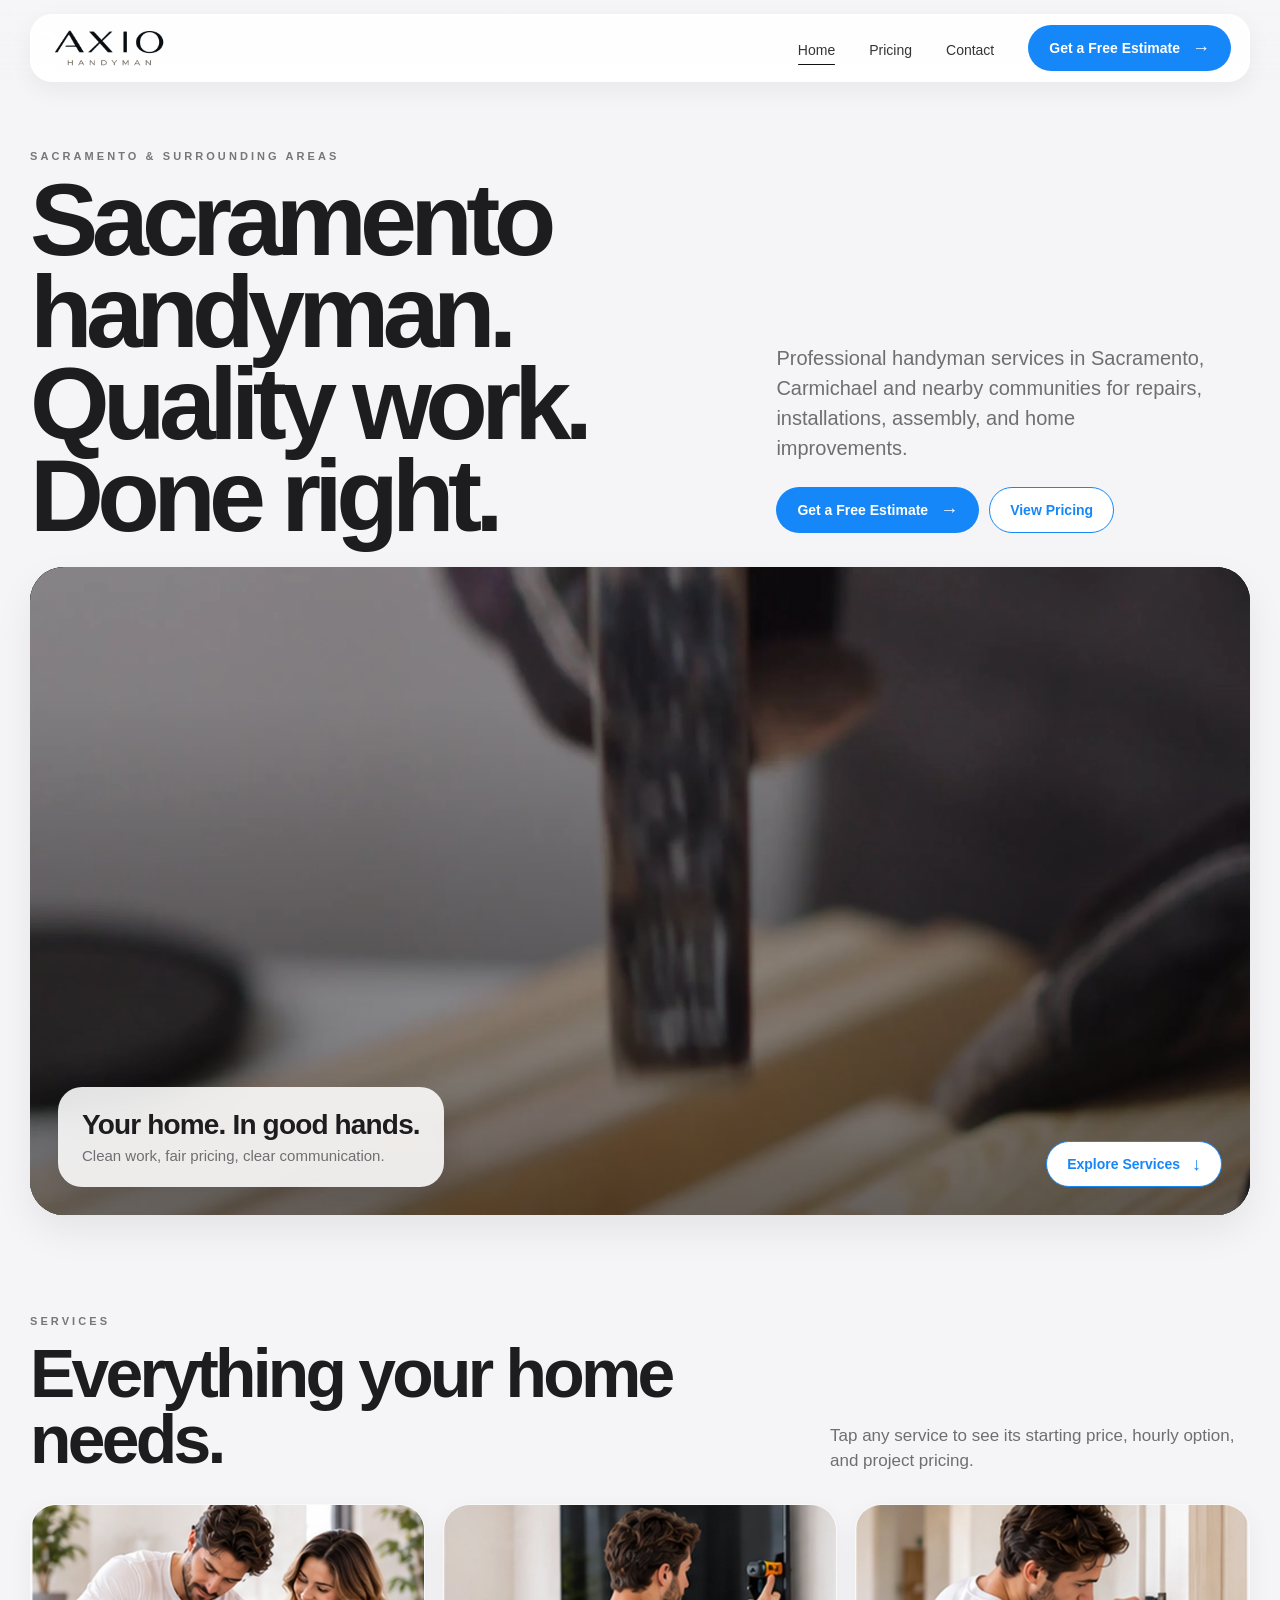
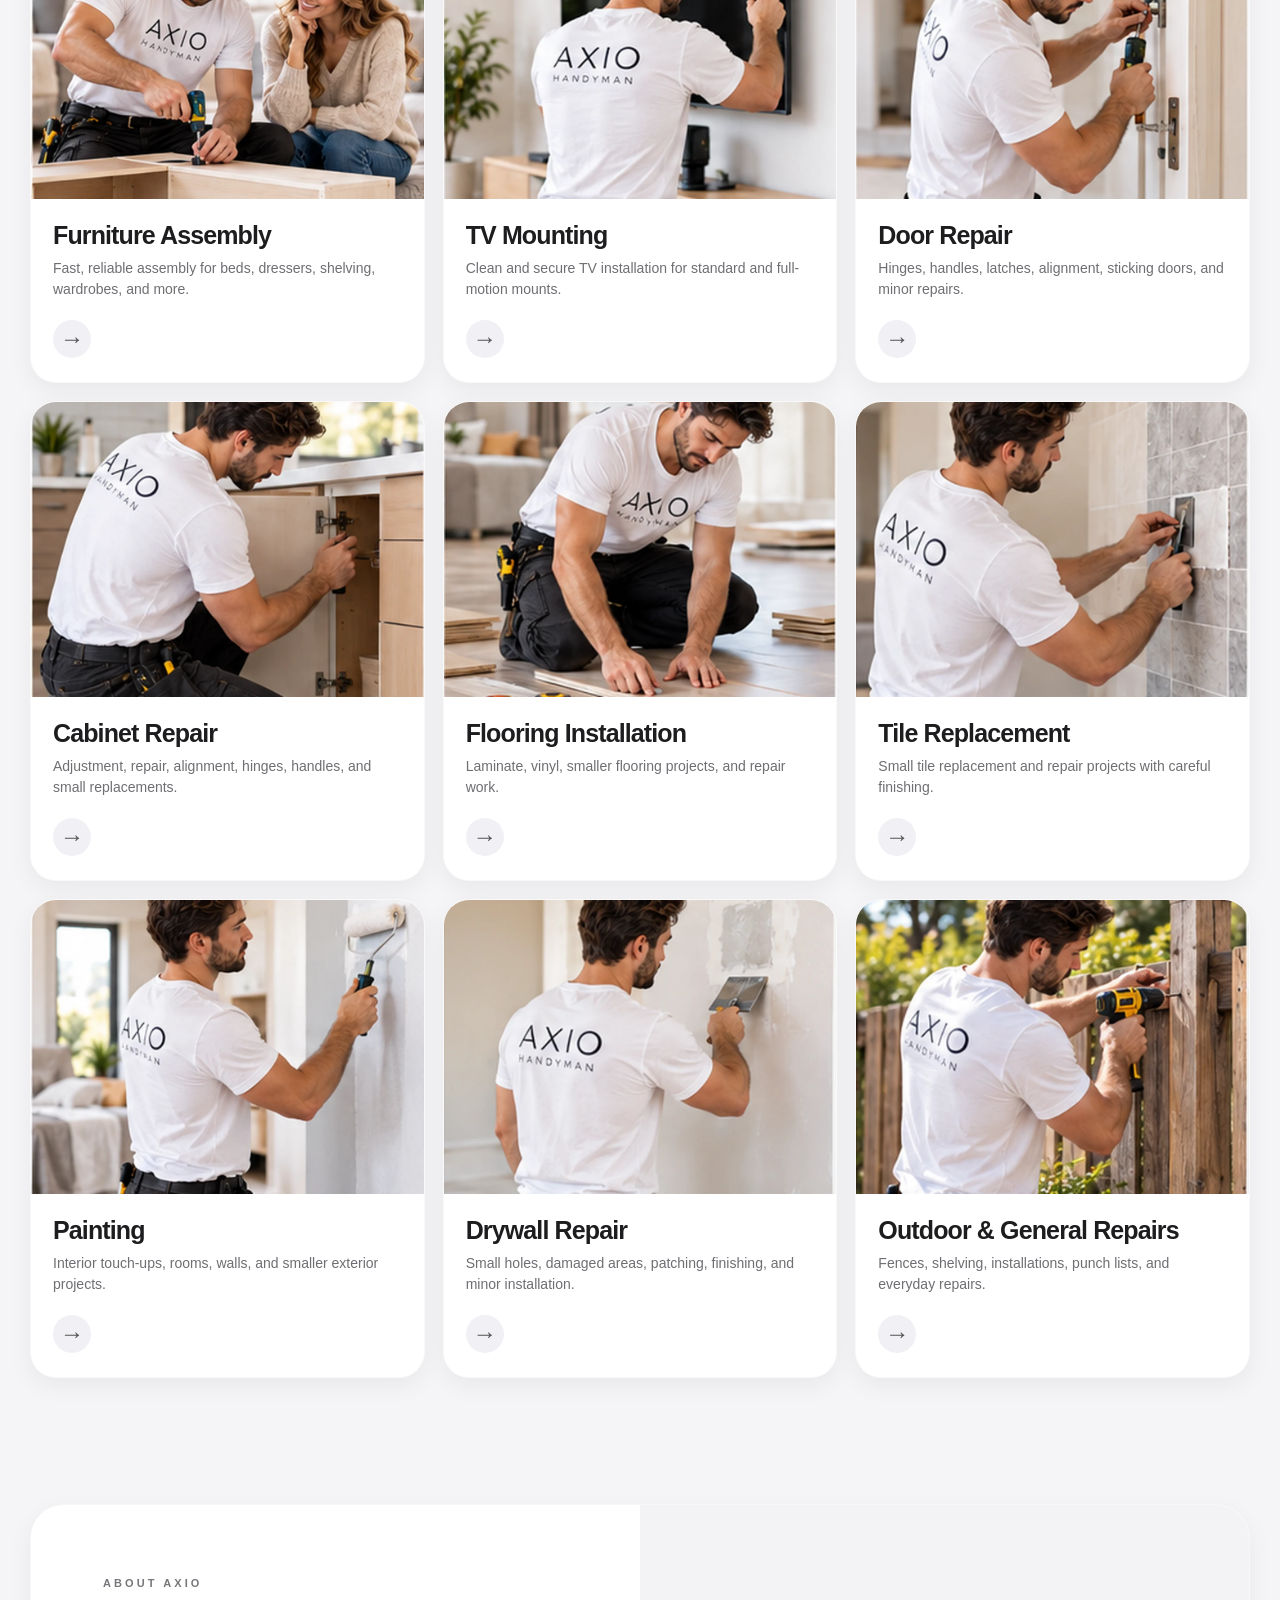
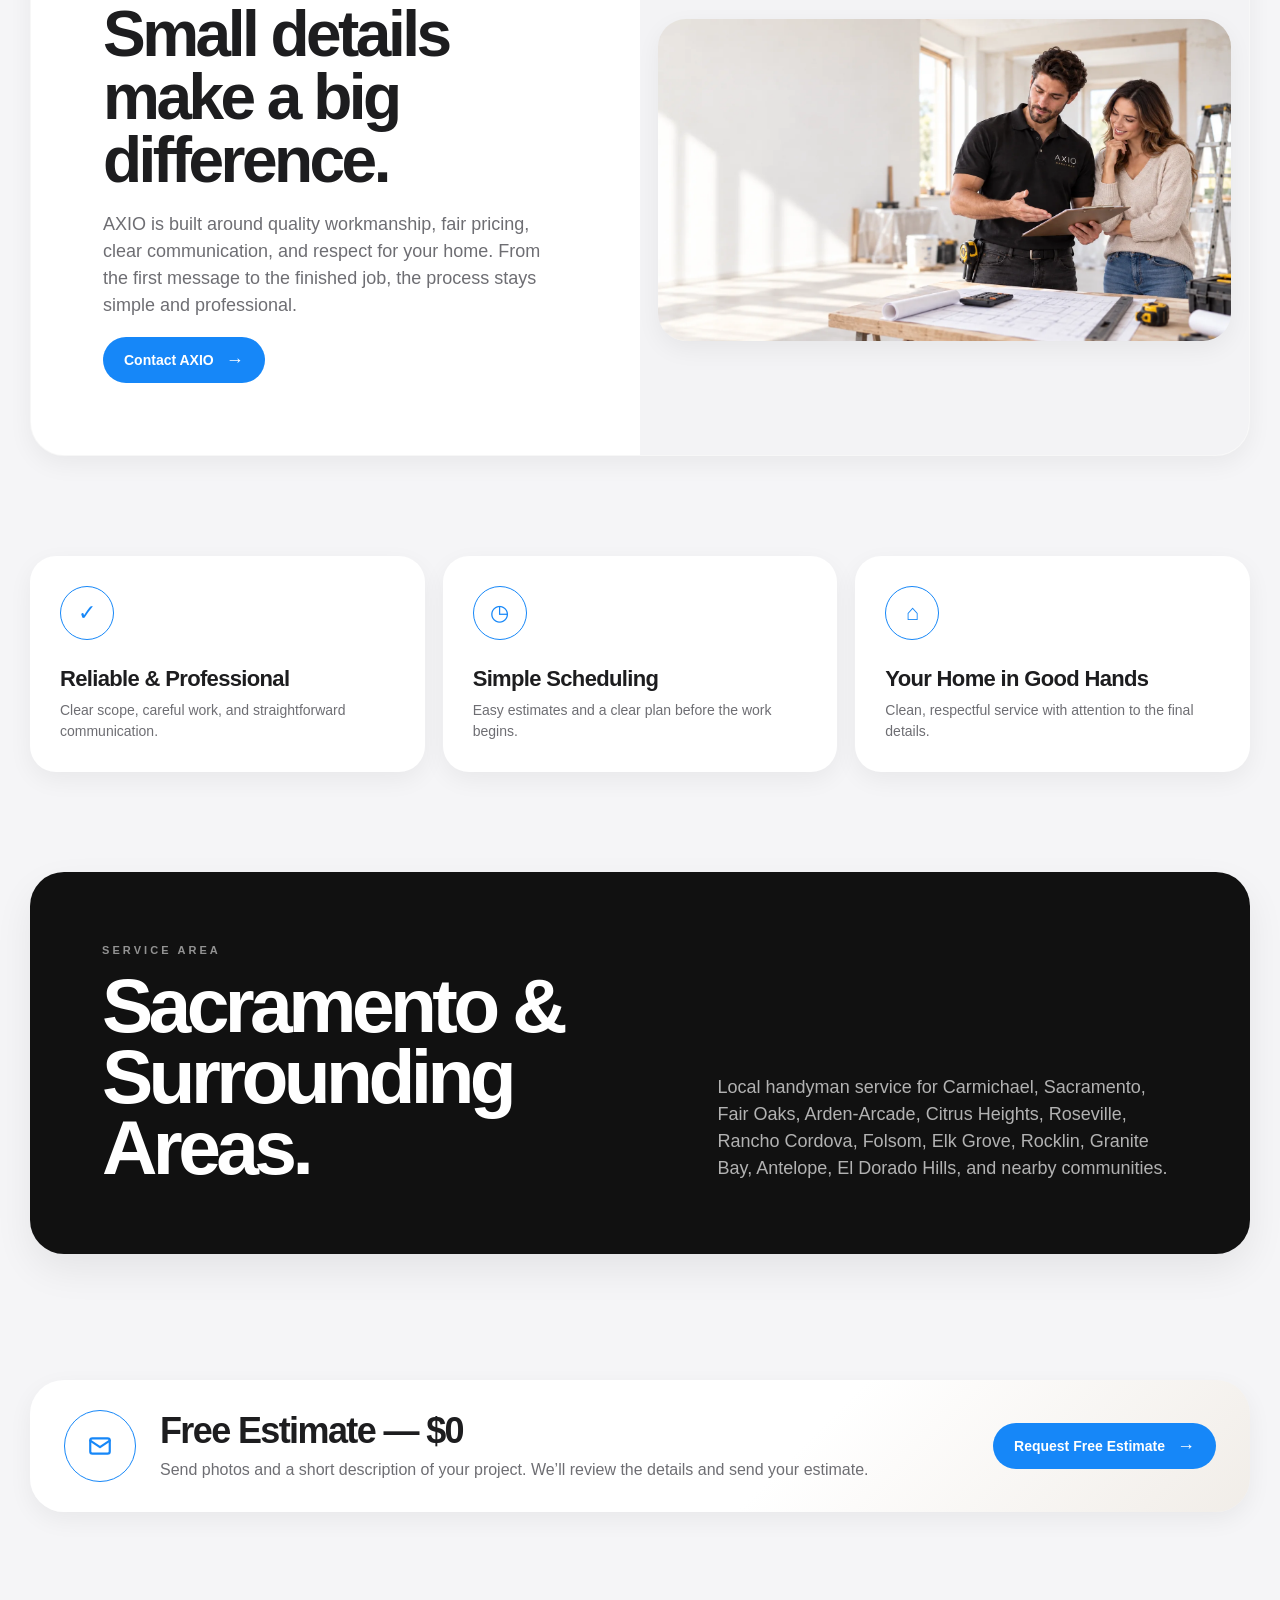
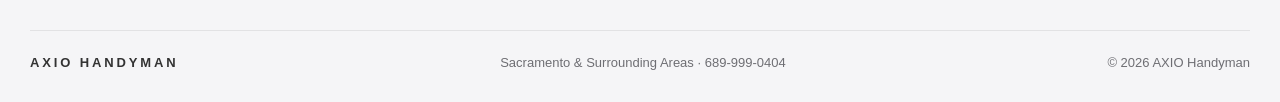
==== commit ef1181fe: "Refresh AXIO favicon for Google search" ====
--- a/index.html
+++ b/index.html
@@ -25,10 +25,8 @@
   <meta name="twitter:description" content="Professional handyman services in Sacramento, Carmichael and nearby communities. Free estimates.">
   <meta name="twitter:image" content="https://axiohandyman.com/assets/hero-desktop-poster.webp">
   <link rel="stylesheet" href="styles.css">
-  <link rel="icon" href="/favicon.ico" sizes="any">
-  <link rel="icon" type="image/png" sizes="48x48" href="/assets/favicon-48x48.png">
-  <link rel="icon" type="image/png" sizes="192x192" href="/assets/favicon-192x192.png">
-  <link rel="apple-touch-icon" sizes="180x180" href="/assets/apple-touch-icon.png">
+  <link rel="icon" type="image/png" sizes="96x96" href="/axio-favicon-96x96.png">
+<link rel="apple-touch-icon" sizes="180x180" href="/assets/apple-touch-icon.png">
   <link rel="manifest" href="/site.webmanifest">
   <meta name="theme-color" content="#ffffff">
   <link rel="preload" as="image" href="assets/hero-mobile-poster.webp" media="(max-width: 760px)" fetchpriority="high">
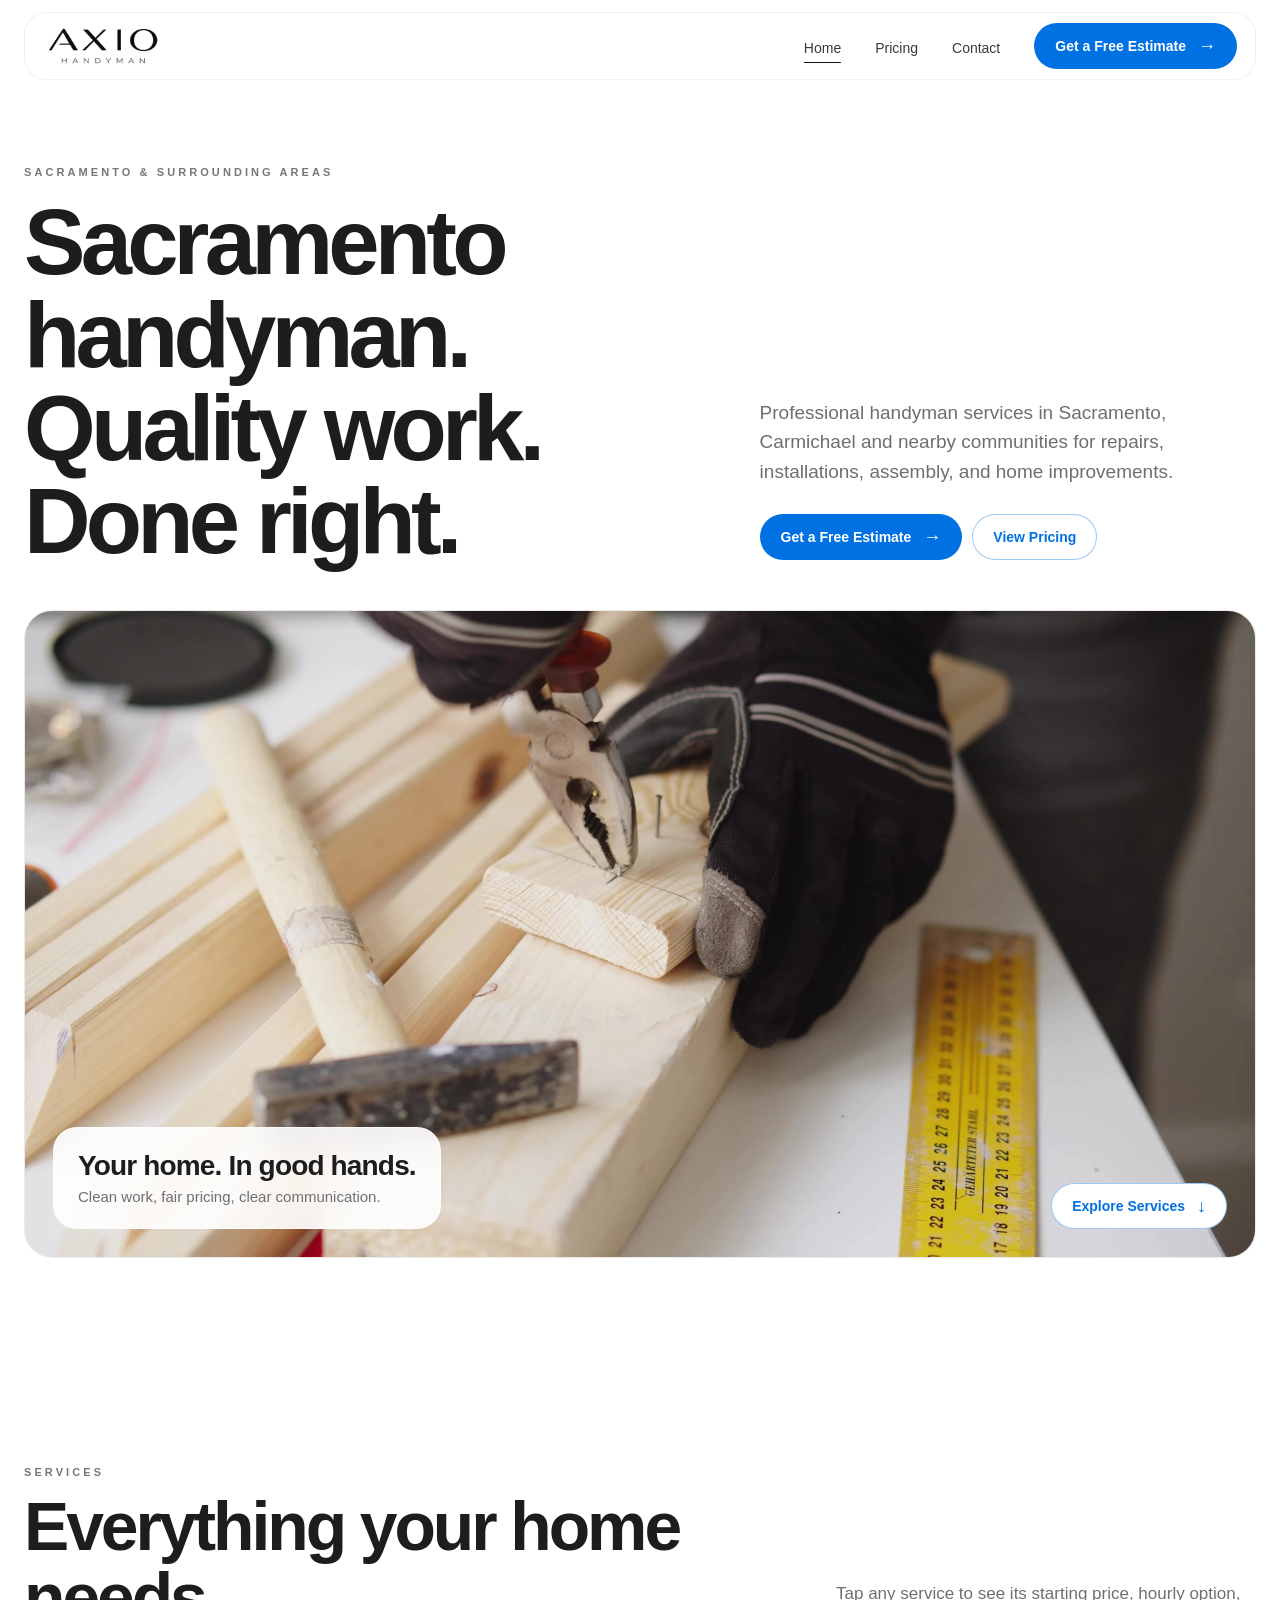
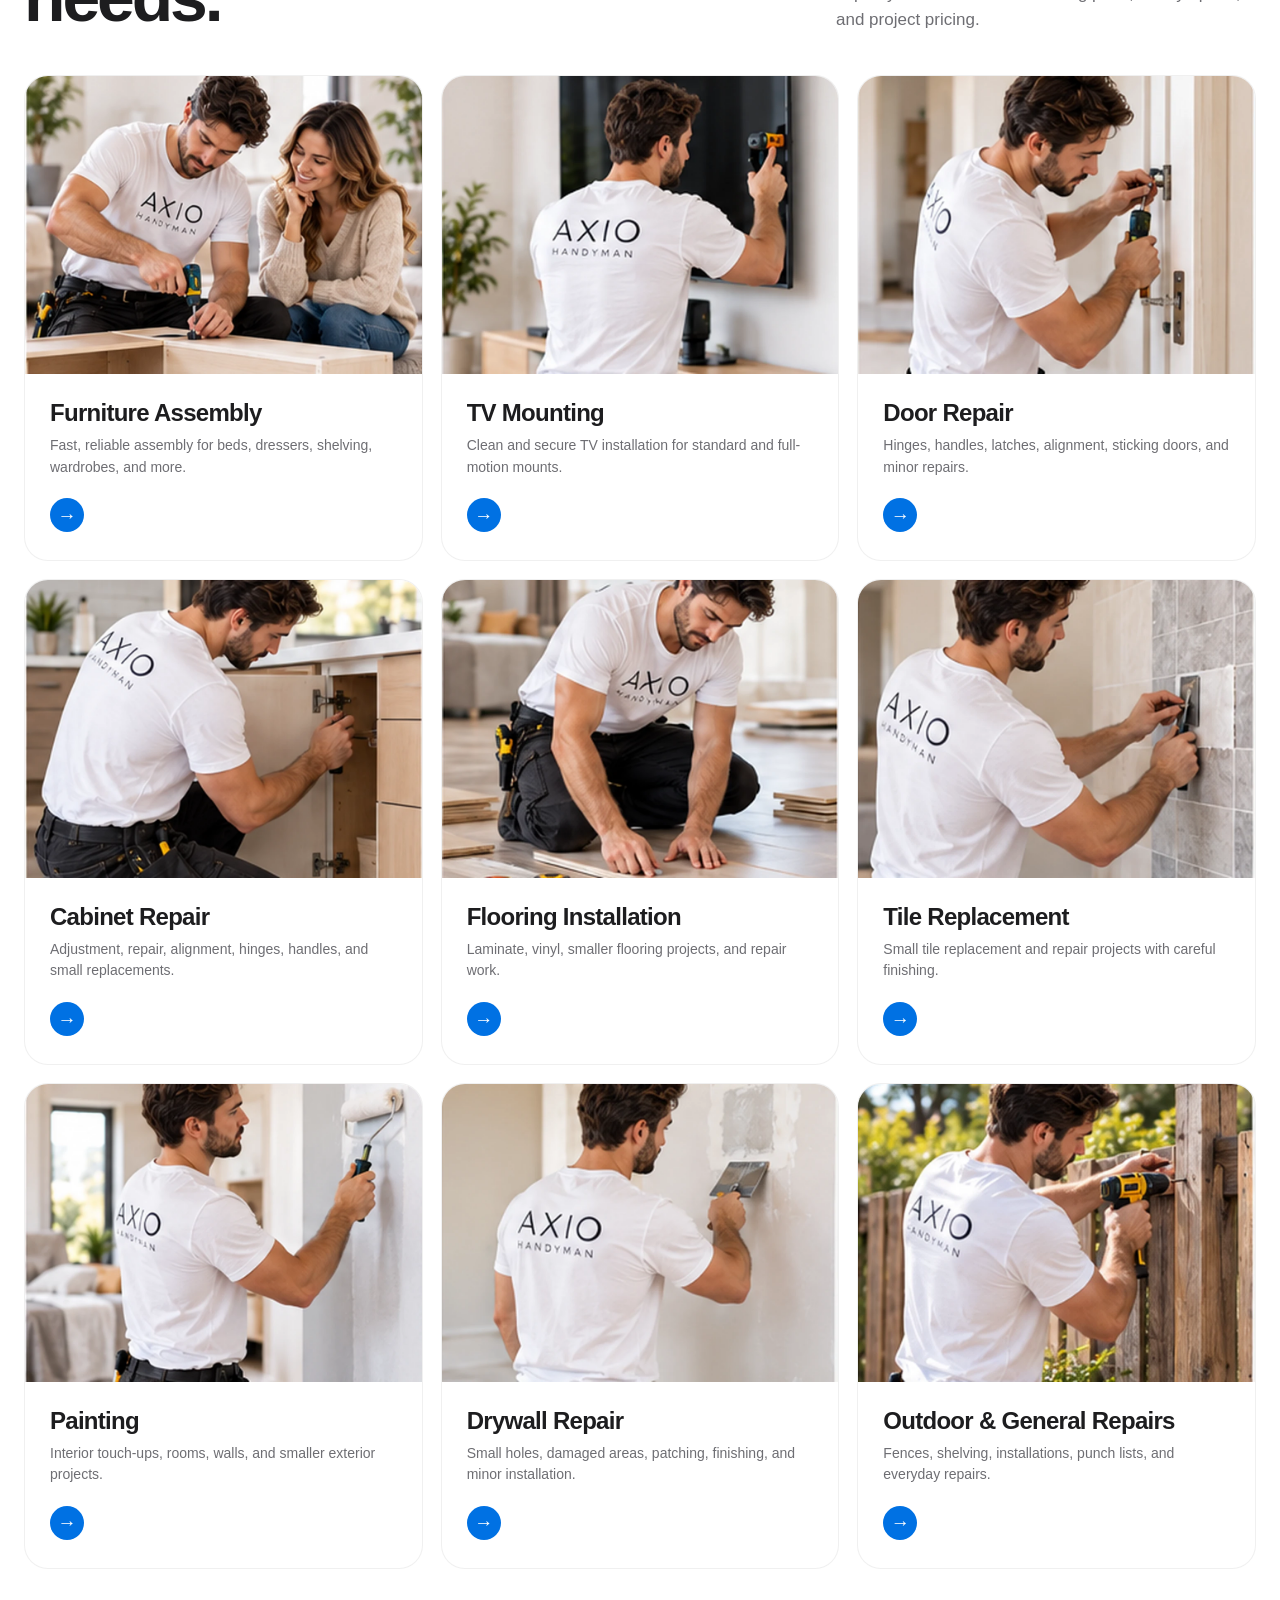
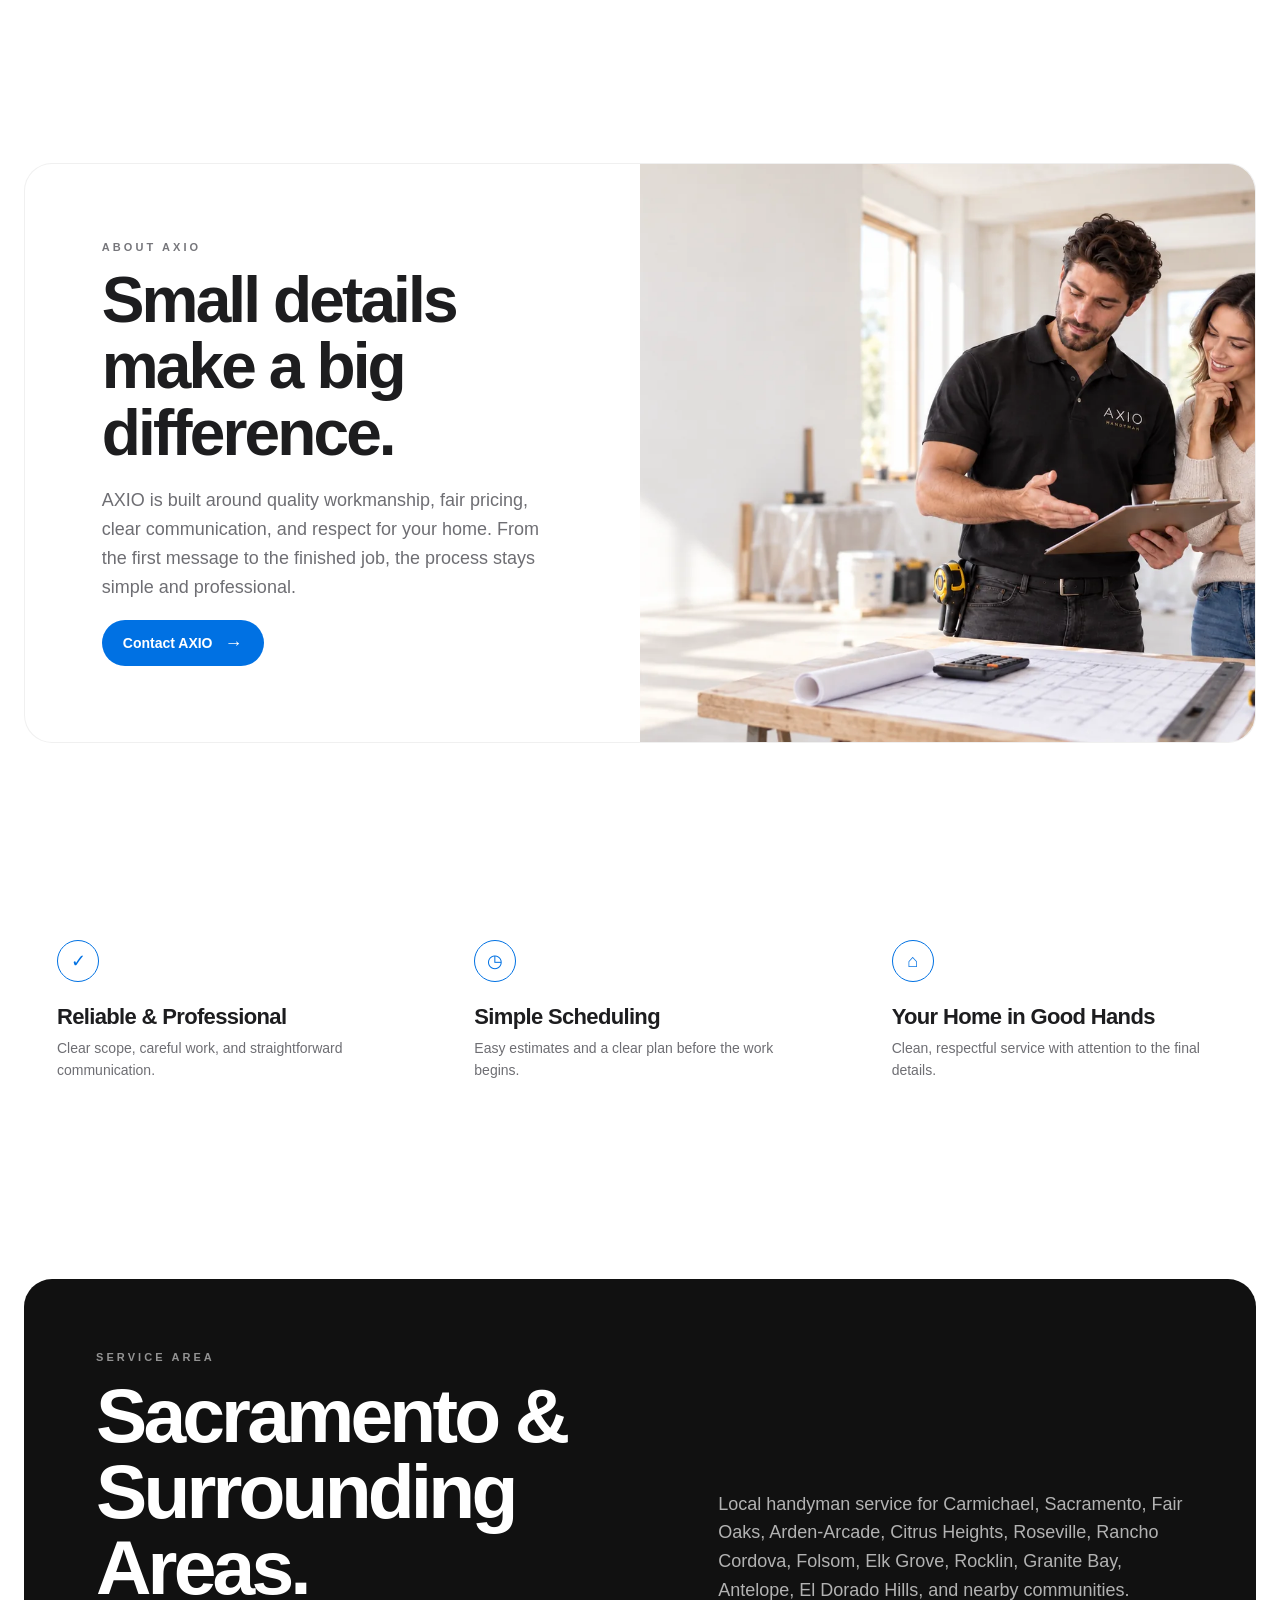
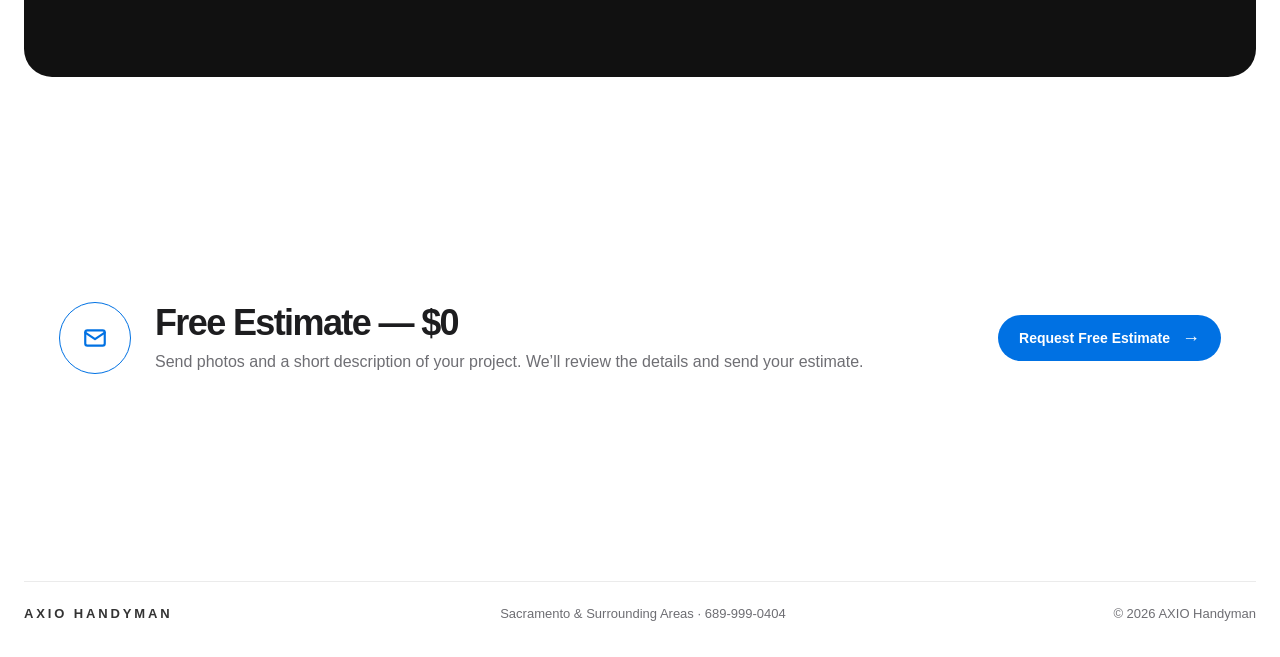
==== commit 6c21e984: "Restore premium AXIO visual system and mobile hero" ====
--- a/index.html
+++ b/index.html
@@ -98,7 +98,8 @@
   </div></section>
 
   <section><div class="container"><div class="hero-card">
-    <video id="heroVideo" autoplay muted loop playsinline preload="none" poster="assets/hero-desktop-poster.webp" data-desktop-src="assets/hero-desktop.mp4" data-mobile-src="assets/hero-mobile.mp4" data-desktop-poster="assets/hero-desktop-poster.webp" data-mobile-poster="assets/hero-mobile-poster.webp"></video>
+    <video id="heroVideo" autoplay muted loop playsinline preload="none" poster="assets/hero-desktop-poster.webp" data-desktop-src="assets/hero-desktop.mp4" data-desktop-poster="assets/hero-desktop-poster.webp" aria-hidden="true"></video>
+    <img class="hero-mobile-still" src="assets/hero-mobile-poster.webp" alt="AXIO Handyman serving Sacramento and surrounding areas" width="900" height="1200" fetchpriority="high" decoding="async">
     <div class="hero-float"><div class="hero-badge"><strong>Your home. In good hands.</strong><span>Clean work, fair pricing, clear communication.</span></div><a class="btn btn-light" href="#services">Explore Services <span class="arrow">↓</span></a></div>
   </div></div></section>
 
--- a/styles.css
+++ b/styles.css
@@ -1,20 +1,20 @@
 :root{
-  --bg:#f5f5f7;
+  --bg:#ffffff;\n  --bg-soft:#f5f5f7;
   --surface:#fff;
   --text:#1d1d1f;
   --muted:#6e6e73;
   --line:rgba(0,0,0,.08);
   --soft:#ececef;
-  --accent:#8f7d68;
-  --apple-blue:#1687f8;
-  --apple-blue-hover:#0878e3;
+  --accent:#0071e3;
+  --apple-blue:#0071e3;
+  --apple-blue-hover:#0068d1;
   --apple-blue-soft:#edf6ff;
-  --shadow:0 16px 38px rgba(0,0,0,.07);
-  --shadow-soft:0 8px 24px rgba(0,0,0,.055);
-  --r-xl:34px;
-  --r-lg:26px;
+  --shadow:none;
+  --shadow-soft:none;
+  --r-xl:28px;
+  --r-lg:24px;
   --r-md:20px;
-  --max:1220px;
+  --max:1280px;
 }
 *{box-sizing:border-box}
 html{scroll-behavior:smooth}
@@ -198,3 +198,266 @@
   .service-page-image{min-height:330px;border-radius:24px}
   .service-detail-copy,.service-info-card{border-radius:24px}
 }
+
+
+/* V14 — AXIO premium visual-system restoration
+   Apple-inspired restraint: whitespace, typography, photography, no visible shadows. */
+:root{
+  --text-secondary:#6e6e73;
+  --text-muted:#86868b;
+  --radius-small:12px;
+  --radius-medium:18px;
+  --radius-large:24px;
+  --radius-hero:28px;
+  --section-space-desktop:112px;
+  --section-space-mobile:72px;
+}
+body{background:var(--bg);color:var(--text)}
+main{overflow:hidden}
+.container{width:min(calc(100% - 48px),var(--max))}
+
+/* Header: keep the established AXIO shape, remove floating/drop-shadow styling. */
+.site-header{
+  padding:12px 0 0;
+  background:rgba(255,255,255,.88);
+  backdrop-filter:blur(18px) saturate(150%);
+  -webkit-backdrop-filter:blur(18px) saturate(150%);
+}
+.nav{
+  background:rgba(255,255,255,.96);
+  border:1px solid rgba(0,0,0,.06);
+  box-shadow:none!important;
+}
+.nav-links a:not(.btn){color:#3a3a3c}
+.btn{font-weight:600;box-shadow:none!important;transition:background-color .25s ease,color .25s ease,border-color .25s ease,transform .25s ease}
+.btn:hover{transform:none}
+.btn-primary{background:#0071e3}
+.btn-primary:hover{background:#0068d1;transform:none}
+.btn-light,.btn-outline,.btn-apple-outline{background:#fff;border-color:rgba(0,113,227,.38);color:#0071e3}
+.btn-light:hover,.btn-outline:hover,.btn-apple-outline:hover{background:#f5f9ff;border-color:#0071e3;transform:none}
+
+/* Home hero copy: more readable leading and a calmer measure. */
+.home-intro{padding:86px 0 42px}
+.home-intro-grid{grid-template-columns:minmax(0,1.15fr) minmax(300px,.85fr);gap:64px;align-items:end}
+.home-intro .eyebrow{margin-bottom:18px}
+.home-intro h1{
+  font-size:clamp(56px,7.2vw,96px);
+  line-height:1.01;
+  letter-spacing:-.052em;
+  font-weight:650;
+  margin:0;
+  max-width:900px;
+  text-wrap:balance;
+}
+.home-intro-side{padding-bottom:8px}
+.home-intro-side p{font-size:19px;line-height:1.55;color:var(--text-secondary);max-width:440px;margin-bottom:28px}
+
+/* Hero media: photography first; no decorative gradient or shadow. */
+.hero-card{
+  height:min(720px,72vh);
+  border-radius:var(--radius-hero);
+  box-shadow:none!important;
+  background:#f5f5f7;
+  border:1px solid rgba(0,0,0,.045);
+}
+.hero-card:after{display:none!important}
+#heroVideo,.hero-mobile-still{width:100%;height:100%;object-fit:cover;object-position:center}
+.hero-mobile-still{display:none}
+#heroVideo::-webkit-media-controls,
+#heroVideo::-webkit-media-controls-panel,
+#heroVideo::-webkit-media-controls-start-playback-button{display:none!important;-webkit-appearance:none}
+.hero-badge{
+  background:rgba(255,255,255,.91);
+  border:1px solid rgba(255,255,255,.7);
+  box-shadow:none!important;
+  backdrop-filter:blur(16px) saturate(135%);
+  -webkit-backdrop-filter:blur(16px) saturate(135%);
+}
+.hero-badge strong{font-weight:650}
+
+/* Section rhythm. */
+.section{padding:var(--section-space-desktop) 0}
+.section-tight{padding:82px 0}
+.section-heading{margin-bottom:42px}
+.section-heading h2,
+.about-copy h2,
+.form-panel h2,
+.service-detail-copy h2,
+.related-services h2{
+  line-height:1.04;
+  letter-spacing:-.045em;
+  font-weight:650;
+}
+.section-heading p{line-height:1.55;color:var(--text-secondary)}
+#services{background:var(--bg-soft);margin-top:96px;padding-top:var(--section-space-desktop);padding-bottom:var(--section-space-desktop)}
+
+/* Cards: flat, architectural, image-led. */
+.service-tile,.price-service-card,.apple-panel,.trust-card,.pricing-model,
+.contact-method,.estimate-banner,.free-estimate-wide,.form-panel,
+.service-page-copy,.service-page-image,.service-detail-copy,.service-info-card,
+.faq-list details,.related-services,.pricing-hero-card,.contact-hero-card{
+  box-shadow:none!important;
+}
+.service-tile,.price-service-card,.apple-panel,.trust-card,.pricing-model,
+.contact-method,.estimate-banner,.free-estimate-wide,.form-panel,
+.service-page-copy,.service-page-image,.service-detail-copy,
+.faq-list details,.related-services,.pricing-hero-card,.contact-hero-card{
+  border:1px solid rgba(0,0,0,.06);
+}
+.service-tile{
+  border-radius:var(--radius-large);
+  background:#fff;
+  min-height:unset;
+  transition:border-color .3s ease;
+}
+.service-tile:hover{transform:none;box-shadow:none!important;border-color:rgba(0,0,0,.11)}
+.service-tile img,.price-service-card img{transition:transform .42s cubic-bezier(.2,.7,.2,1)}
+.service-tile:hover img,.price-service-card:hover img{transform:scale(1.018)}
+.service-tile-copy{padding:25px 25px 28px}
+.service-tile-copy h3{font-size:24px;font-weight:650;letter-spacing:-.03em}
+.service-tile-copy p{font-size:14px;line-height:1.55;color:var(--text-secondary)}
+.circle-link{background:#0071e3;color:#fff;width:34px;height:34px;font-size:19px}
+.service-tile:hover .circle-link{background:#0068d1;color:#fff;transform:translateX(3px)}
+
+/* About / trust: lighter, simpler, no icon-card visual noise. */
+.apple-panel{border-radius:var(--radius-hero);background:#fff}
+.about-copy{padding:clamp(48px,6vw,82px)}
+.about-copy p{line-height:1.6;color:var(--text-secondary)}
+.trust-row{gap:20px}
+.trust-card{background:var(--bg-soft);border-color:transparent;border-radius:var(--radius-large);padding:32px;min-height:180px}
+.trust-card:hover{transform:none;box-shadow:none!important}
+.trust-icon{width:42px;height:42px;margin-bottom:22px;border-width:1px;font-size:18px}
+.trust-card h3{font-weight:650}
+.trust-card p{line-height:1.55}
+
+/* Keep the dark service-area statement as a single strong contrast moment. */
+.area-card{box-shadow:none!important;border-radius:var(--radius-hero)}
+.area-card h2{line-height:.99;letter-spacing:-.05em;font-weight:650}
+.area-card p{line-height:1.6}
+
+/* Closing estimate block: neutral, flat, no gradient. */
+.estimate-banner,.free-estimate-wide{background:var(--bg-soft)!important;border-color:transparent;border-radius:var(--radius-large)}
+.estimate-icon{background:#fff}
+.estimate-banner h2,.free-estimate-wide h2{font-weight:650}
+
+/* Pricing / contact: image-led split, no nested framed image. */
+.pricing-visual-hero,.contact-hero{padding:58px 0 28px}
+.pricing-hero-card,.contact-hero-card{border-radius:var(--radius-hero)}
+.pricing-hero-copy h1,.contact-hero-copy h1{
+  line-height:1.01;
+  letter-spacing:-.05em;
+  font-weight:650;
+}
+.pricing-hero-copy p,.contact-hero-copy p{line-height:1.58;color:var(--text-secondary)}
+.pricing-hero-image,.contact-hero-image,.about-photo{
+  background:#f5f5f7;
+  padding:0!important;
+  overflow:hidden;
+}
+.pricing-hero-image img,.contact-hero-image img,.about-photo img{
+  width:100%!important;
+  height:100%!important;
+  max-width:none!important;
+  max-height:none!important;
+  object-fit:cover;
+  border-radius:0!important;
+  box-shadow:none!important;
+}
+.pricing-model{background:var(--bg-soft);border-color:transparent}
+.pricing-model:hover,.contact-method:hover{transform:none;box-shadow:none!important}
+.price-service-card{border-radius:var(--radius-large);background:#fff;overflow:hidden}
+.price-service-card:hover{transform:none;box-shadow:none!important;border-color:rgba(0,0,0,.11)}
+.price-card-copy{padding:25px}
+.price-main{font-weight:650}
+.contact-method{background:var(--bg-soft);border-color:transparent}
+.form-panel{border-radius:var(--radius-hero)}
+input,textarea,select{background:#f5f5f7;border-color:rgba(0,0,0,.08)}
+input:focus,textarea:focus,select:focus{box-shadow:0 0 0 3px rgba(0,113,227,.10)}
+
+/* Service landing pages: calmer type, larger visual, flat surfaces. */
+.service-page-hero{padding:58px 0 50px}
+.service-page-hero-grid{gap:28px}
+.service-page-copy,.service-page-image{border-radius:var(--radius-hero)}
+.service-page-copy h1{
+  line-height:1.01;
+  letter-spacing:-.05em;
+  font-weight:650;
+}
+.service-page-copy p{line-height:1.6;color:var(--text-secondary)}
+.service-page-image{min-height:560px}
+.service-detail-grid{gap:24px}
+.service-detail-copy{border-radius:var(--radius-large)}
+.service-info-card{box-shadow:none!important;border:0;background:#1d1d1f;border-radius:var(--radius-large)}
+.check-list li{background:var(--bg-soft)}
+.faq-list{gap:10px}
+.faq-list details{border-radius:var(--radius-medium)}
+.related-services{border-radius:var(--radius-large)}
+.related-links a{background:var(--bg-soft)}
+.related-links a:hover{transform:none;background:#edf6ff}
+
+/* Remove legacy hover elevation everywhere. */
+.service-tile,.trust-card,.pricing-model,.contact-method,.estimate-banner,.free-estimate-wide,.price-service-card{
+  transition:border-color .28s ease,background-color .28s ease;
+}
+.service-tile:hover,.trust-card:hover,.pricing-model:hover,.contact-method:hover,.price-service-card:hover{
+  transform:none!important;
+  box-shadow:none!important;
+}
+
+footer{padding:64px 0 36px}
+
+@media(max-width:980px){
+  .home-intro{padding:72px 0 34px}
+  .home-intro-grid{grid-template-columns:1fr;gap:34px}
+  .home-intro h1{font-size:clamp(56px,9vw,78px);line-height:1.02;max-width:780px}
+  .home-intro-side{max-width:620px}
+  #services{margin-top:72px}
+  .service-page-image{min-height:460px}
+}
+
+@media(max-width:760px){
+  :root{--section-space-mobile:72px}
+  .container{width:min(calc(100% - 28px),var(--max))}
+  .site-header{padding-top:8px}
+  .nav{border-radius:18px;box-shadow:none!important}
+  .nav-links{box-shadow:none!important;border:1px solid rgba(0,0,0,.07)}
+  .home-intro{padding:58px 0 26px}
+  .home-intro .eyebrow{margin-bottom:16px}
+  .home-intro h1{
+    font-size:clamp(47px,13vw,56px);
+    line-height:1.055;
+    letter-spacing:-.044em;
+    font-weight:650;
+  }
+  .home-intro-side p{font-size:17px;line-height:1.58}
+  .home-intro-actions{gap:9px}
+  .hero-card{height:64svh;min-height:480px;border-radius:20px}
+  #heroVideo{display:none!important}
+  .hero-mobile-still{display:block;width:100%;height:100%;object-fit:cover}
+  .hero-float{left:12px;right:12px;bottom:12px}
+  .hero-badge{padding:16px 17px;border-radius:17px;max-width:calc(100% - 4px)}
+  .hero-badge strong{font-size:21px;line-height:1.15}
+  .hero-badge span{font-size:13px;line-height:1.4}
+  .section{padding:var(--section-space-mobile) 0}
+  .section-tight{padding:56px 0}
+  #services{margin-top:64px;padding:var(--section-space-mobile) 0}
+  .section-heading{gap:18px;margin-bottom:30px}
+  .section-heading h2{font-size:clamp(38px,10.5vw,46px);line-height:1.04}
+  .service-tile{border-radius:20px}
+  .service-tile img{aspect-ratio:4/3}
+  .service-tile-copy{padding:22px 22px 24px}
+  .about-copy{padding:38px 26px}
+  .about-copy h2{font-size:clamp(40px,11vw,50px);line-height:1.04}
+  .pricing-visual-hero,.contact-hero,.service-page-hero{padding-top:38px}
+  .pricing-hero-copy,.contact-hero-copy,.service-page-copy{padding:38px 27px}
+  .pricing-hero-copy h1,.contact-hero-copy h1,.service-page-copy h1{
+    font-size:clamp(46px,12vw,56px);
+    line-height:1.04;
+    letter-spacing:-.045em;
+  }
+  .pricing-hero-image,.contact-hero-image,.service-page-image{min-height:360px}
+  .pricing-hero-image img,.contact-hero-image img,.about-photo img{border-radius:0!important}
+  .service-detail-copy,.service-info-card{border-radius:20px}
+  .form-panel{border-radius:20px}
+  footer{padding-top:52px}
+}
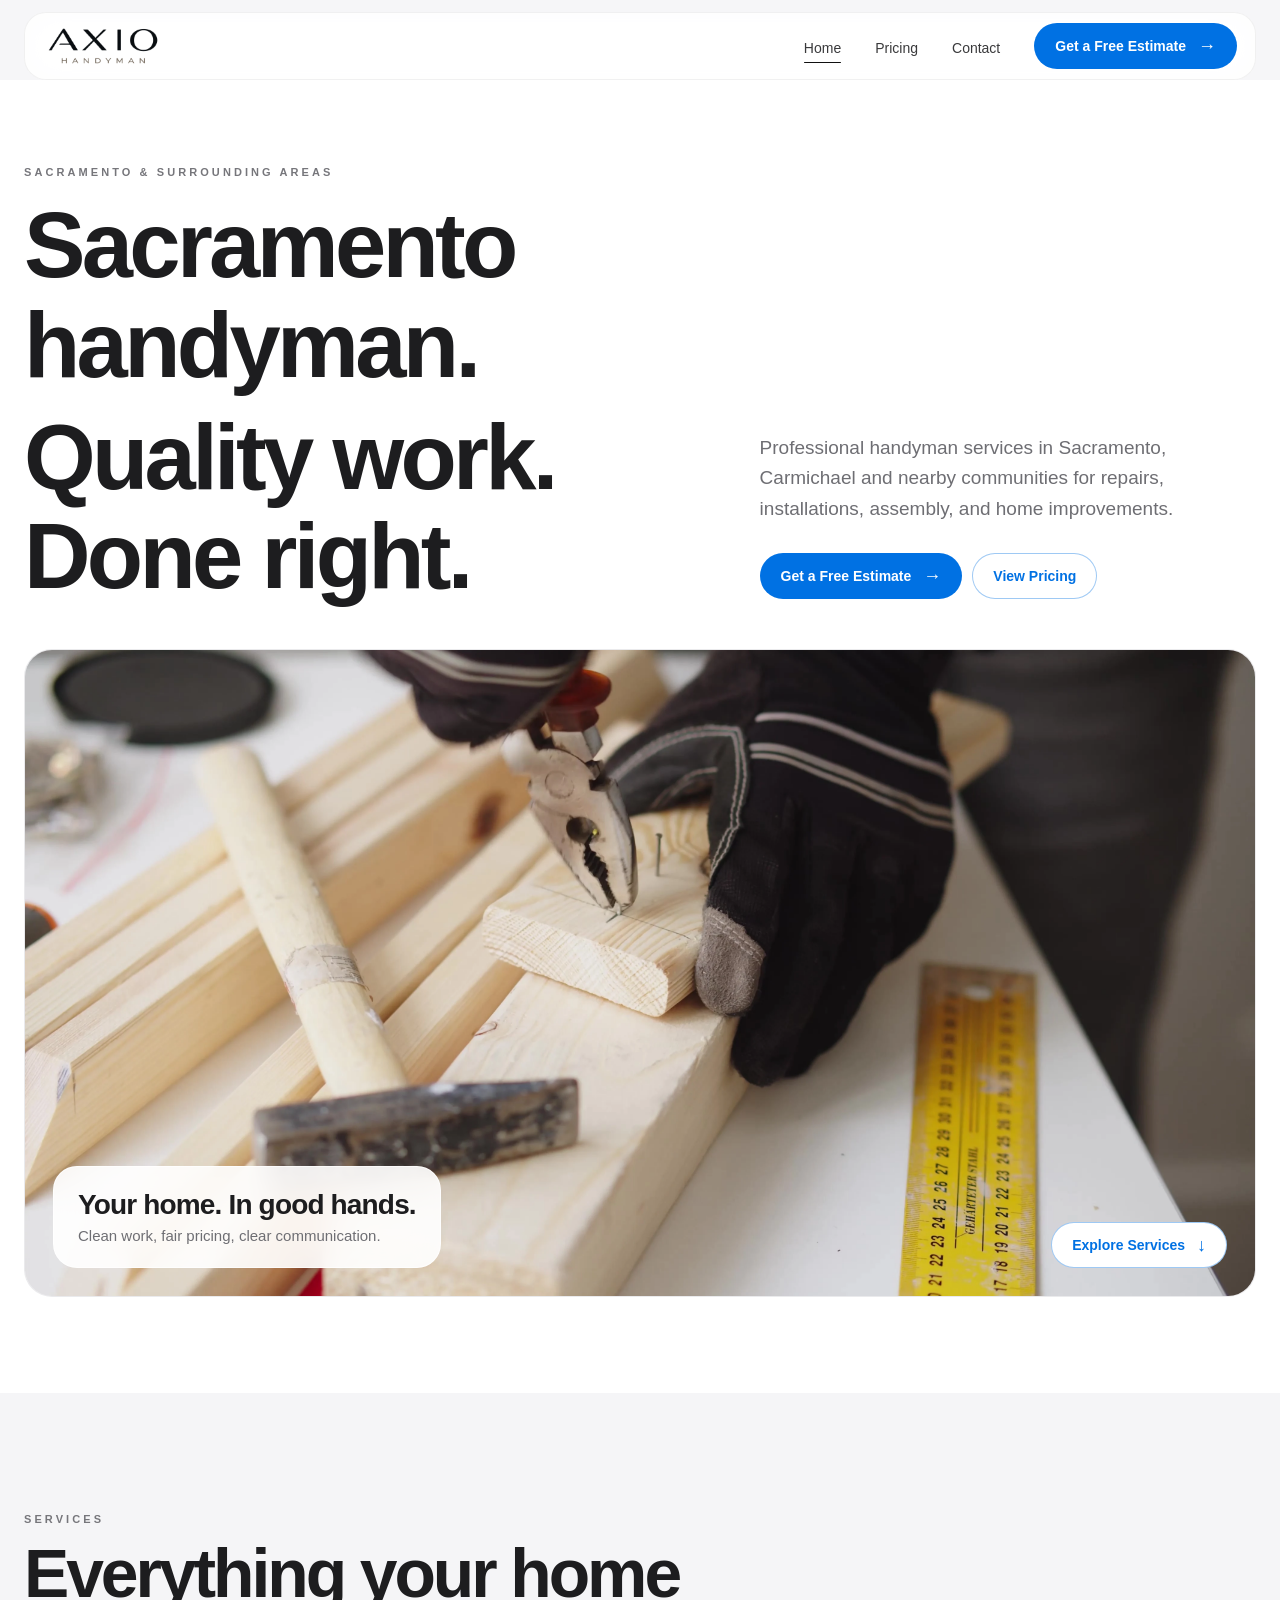
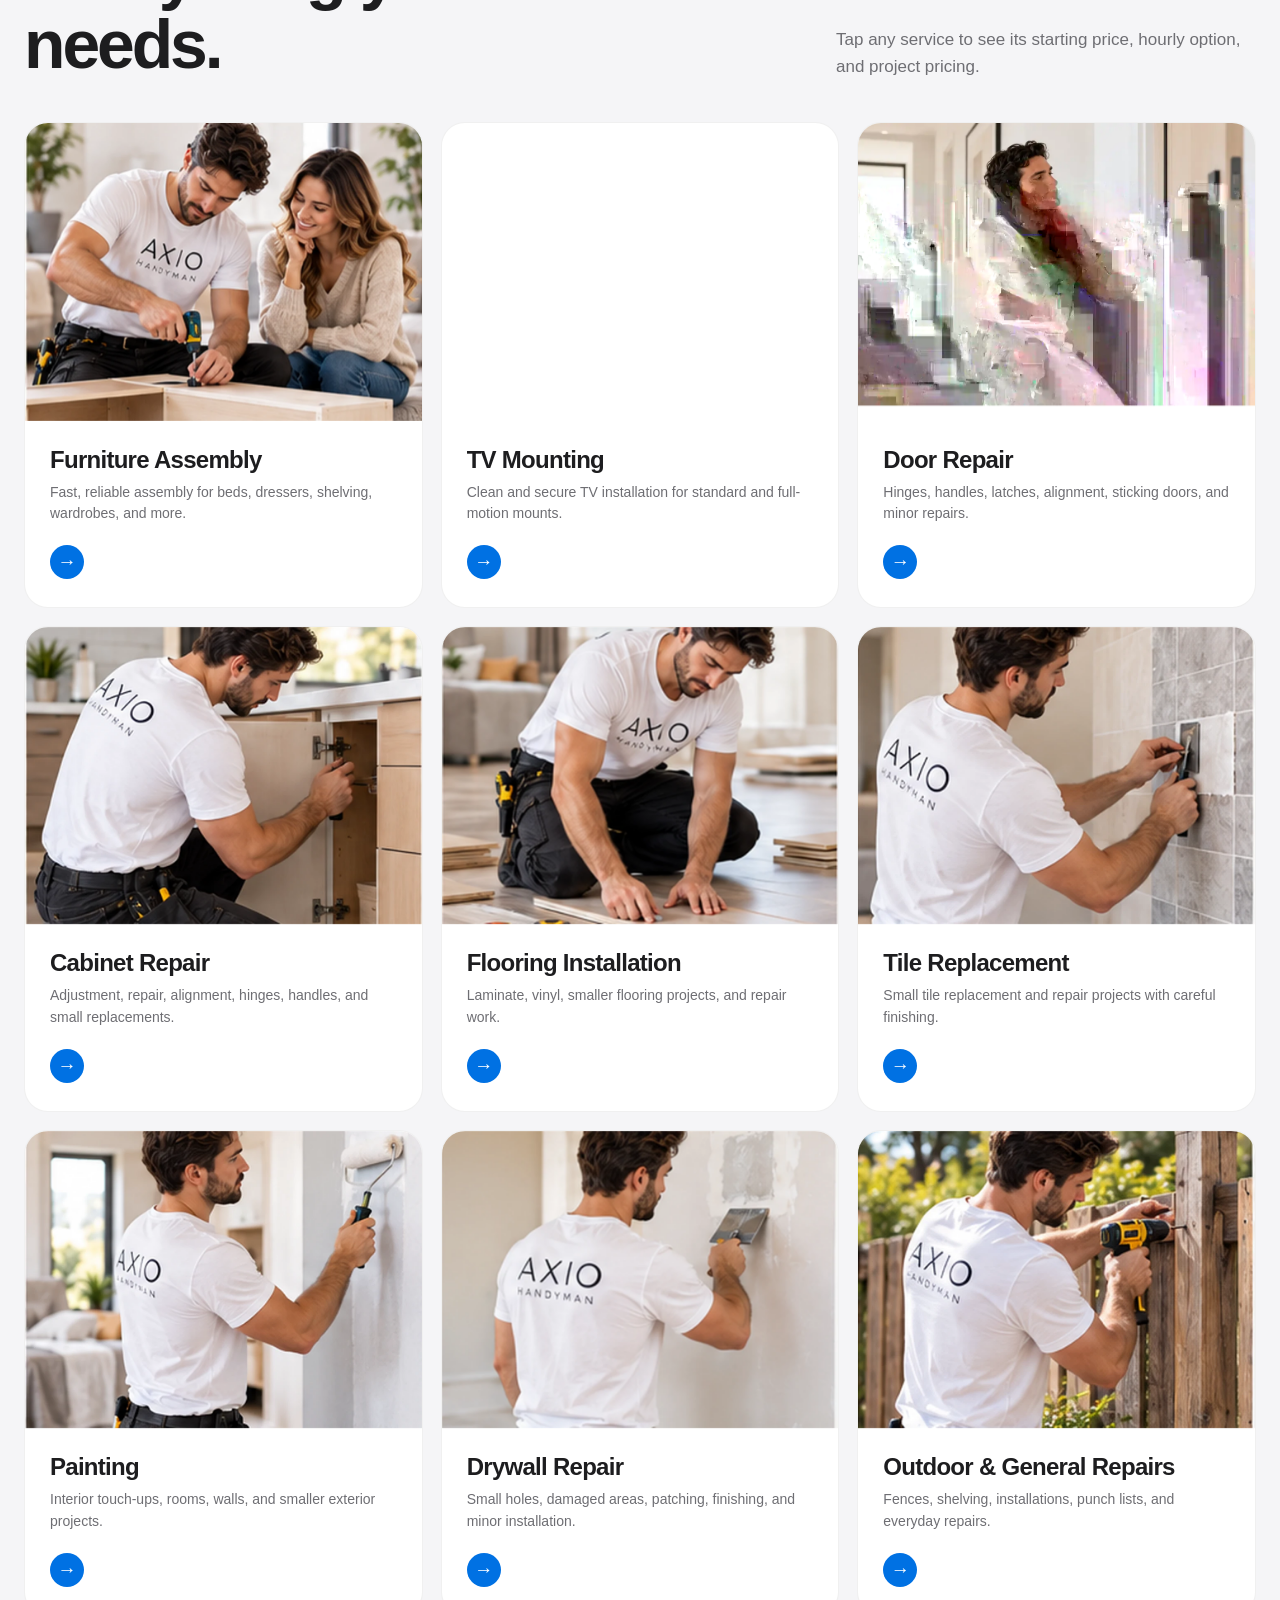
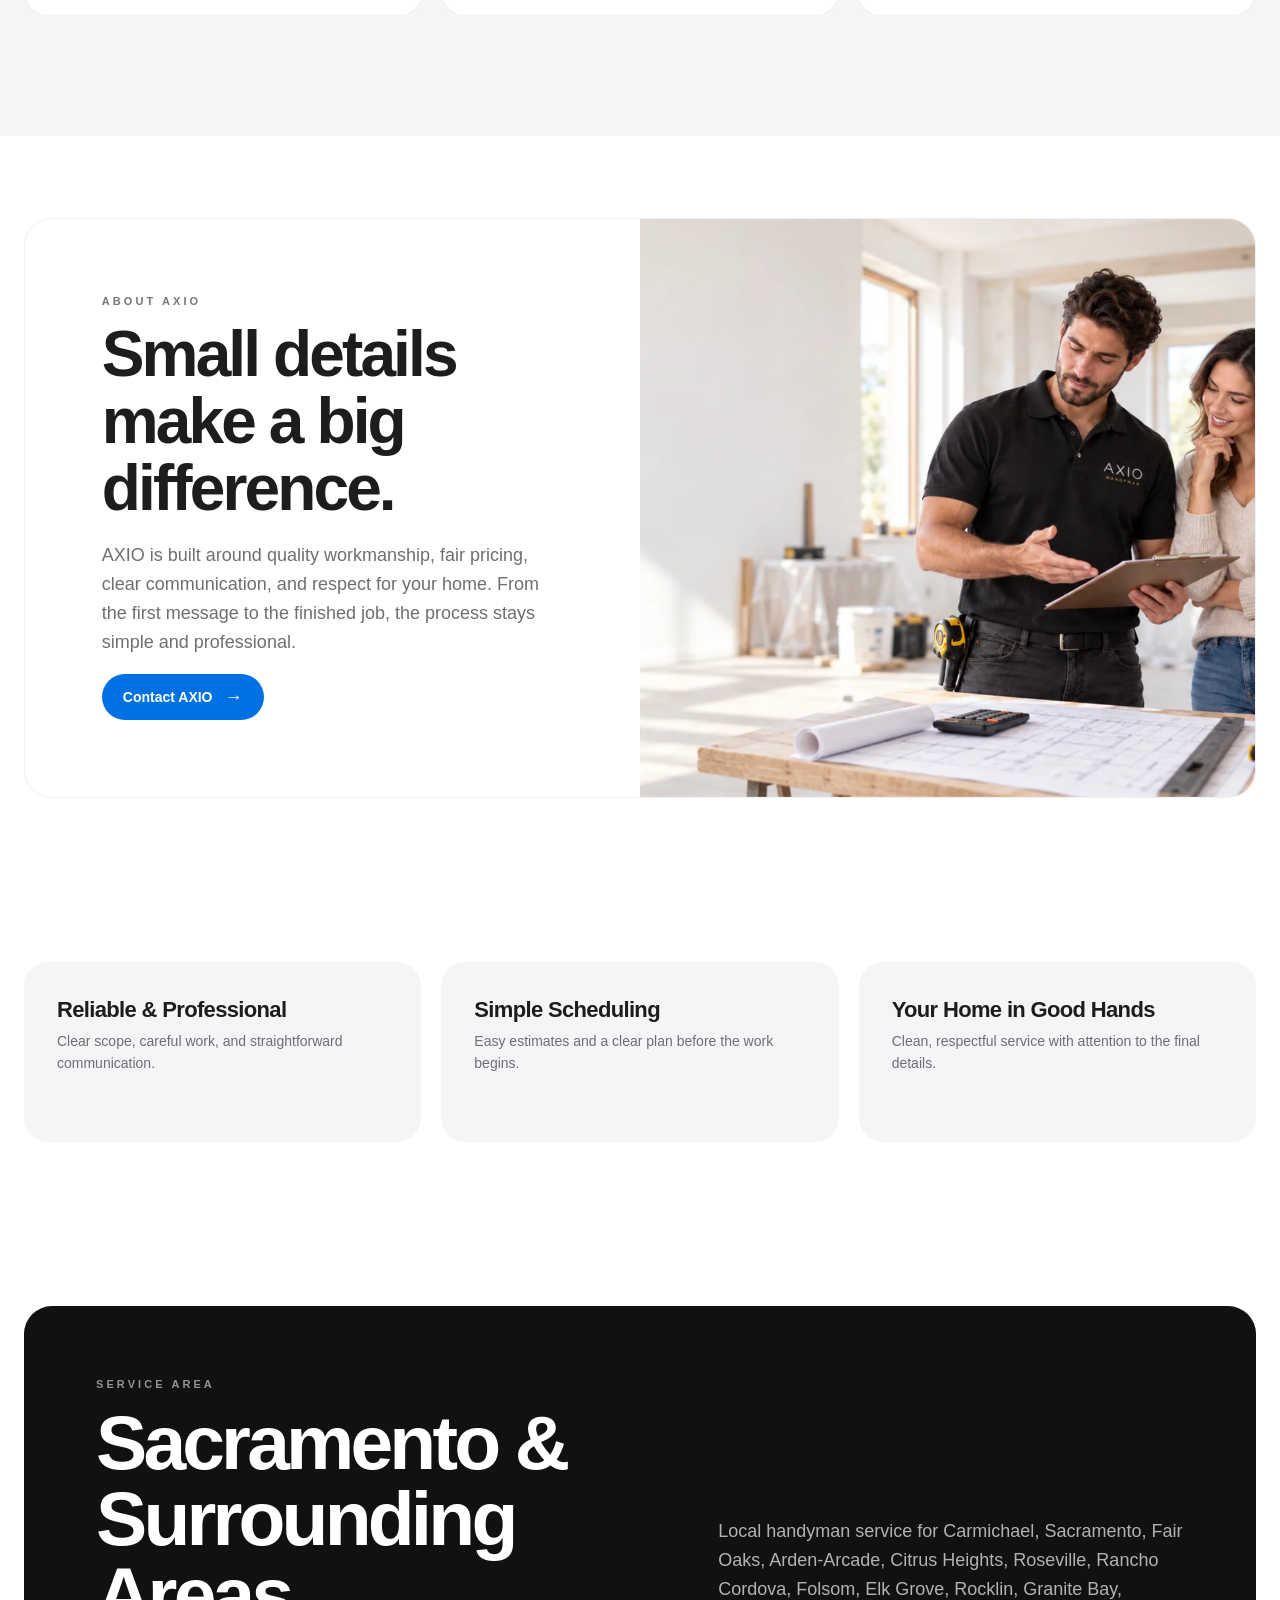
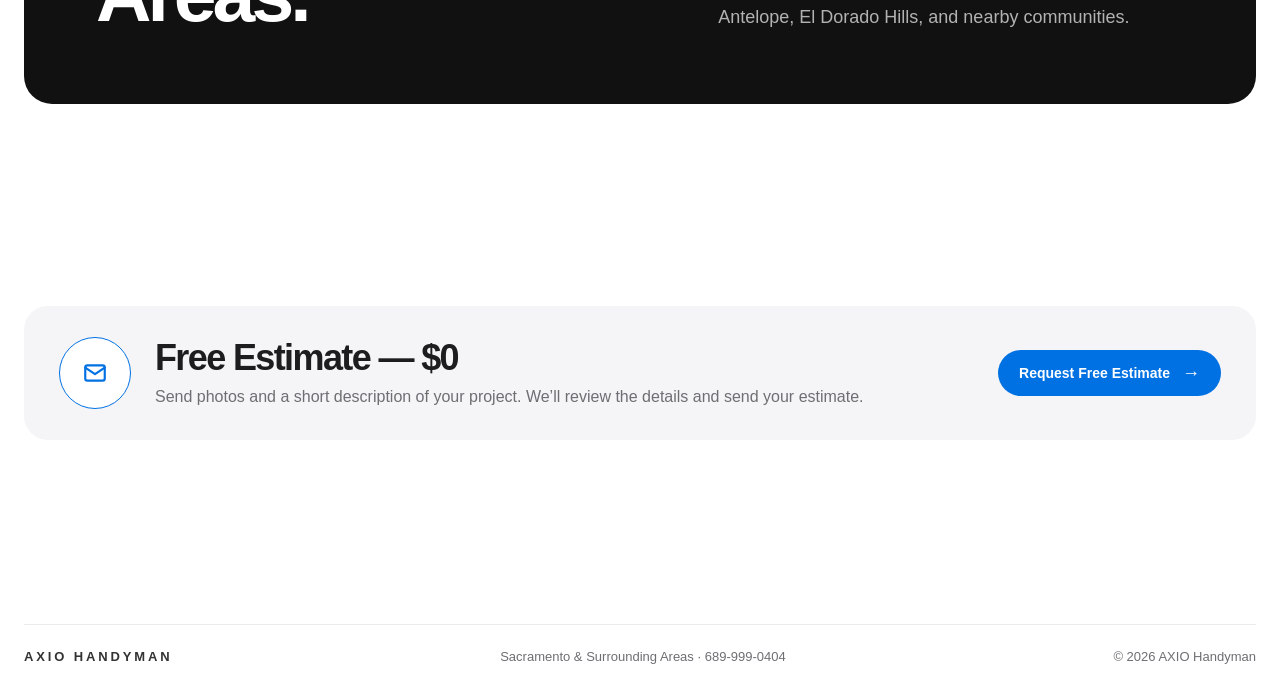
==== commit 396958fc: "Refine AXIO readability and lock mobile hero to still image" ====
--- a/index.html
+++ b/index.html
@@ -93,7 +93,7 @@
 </div></header>
 <main>
   <section class="home-intro"><div class="container home-intro-grid">
-    <div><div class="eyebrow">Sacramento & Surrounding Areas</div><h1>Sacramento handyman.<br>Quality work. Done right.</h1></div>
+    <div><div class="eyebrow">Sacramento & Surrounding Areas</div><h1>Sacramento handyman.<span class="hero-headline-sub">Quality work. Done right.</span></h1></div>
     <div class="home-intro-side"><p>Professional handyman services in Sacramento, Carmichael and nearby communities for repairs, installations, assembly, and home improvements.</p><div class="home-intro-actions"><a class="btn btn-primary" href="pricing.html#estimate">Get a Free Estimate <span class="arrow">→</span></a><a class="btn btn-light" href="pricing.html">View Pricing</a></div></div>
   </div></section>
 
--- a/styles.css
+++ b/styles.css
@@ -1,5 +1,6 @@
 :root{
-  --bg:#ffffff;\n  --bg-soft:#f5f5f7;
+  --bg:#ffffff;
+  --bg-soft:#f5f5f7;
   --surface:#fff;
   --text:#1d1d1f;
   --muted:#6e6e73;
@@ -461,3 +462,175 @@
   .form-panel{border-radius:20px}
   footer{padding-top:52px}
 }
+
+
+/* V15 — readability + mobile hero stability */
+/* Keep the established AXIO design, but give large display type more breathing room. */
+.home-intro h1{
+  line-height:1.045;
+  letter-spacing:-.048em;
+}
+.service-page-copy h1,
+.pricing-hero-copy h1,
+.contact-hero-copy h1{
+  line-height:1.045;
+  letter-spacing:-.046em;
+}
+
+/* Preserve image detail and prevent any browser UI from appearing over the mobile hero. */
+.service-tile img,
+.price-service-card img,
+.service-page-image img,
+.pricing-hero-image img,
+.contact-hero-image img,
+.about-photo img{
+  display:block;
+  width:100%;
+  image-rendering:auto;
+}
+.hero-card{position:relative}
+.hero-mobile-still{z-index:2}
+@media(max-width:980px){
+  .home-intro h1{line-height:1.06}
+}
+@media(max-width:760px){
+  .home-intro h1{
+    font-size:clamp(45px,12.4vw,54px);
+    line-height:1.09;
+    letter-spacing:-.038em;
+    text-wrap:pretty;
+  }
+  .pricing-hero-copy h1,
+  .contact-hero-copy h1,
+  .service-page-copy h1{
+    line-height:1.075;
+    letter-spacing:-.038em;
+  }
+  .hero-card{overflow:hidden}
+  #heroVideo{
+    display:none!important;
+    visibility:hidden!important;
+    pointer-events:none!important;
+  }
+  .hero-mobile-still{
+    display:block!important;
+    position:absolute;
+    inset:0;
+    z-index:1;
+    width:100%;
+    height:100%;
+    object-fit:cover;
+    object-position:center;
+  }
+  .hero-float{z-index:3}
+}
+
+
+/* V16 — final AXIO restoration pass */
+/* Preserve the established AXIO identity; remove remaining visual drift. */
+:root{
+  --bg:#ffffff;
+  --bg-soft:#f5f5f7;
+  --text:#1d1d1f;
+  --text-secondary:#6e6e73;
+  --text-muted:#86868b;
+  --accent:#0071e3;
+  --radius-small:12px;
+  --radius-medium:18px;
+  --radius-large:24px;
+  --radius-hero:28px;
+  --section-space-desktop:120px;
+  --section-space-mobile:72px;
+  --max:1280px;
+}
+body{background:var(--bg);color:var(--text)}
+.site-header{
+  background:rgba(245,245,247,.88)!important;
+  backdrop-filter:blur(18px) saturate(135%);
+  -webkit-backdrop-filter:blur(18px) saturate(135%);
+}
+.nav{box-shadow:none!important;border-color:rgba(0,0,0,.055)}
+.home-intro h1{
+  line-height:1.08!important;
+  letter-spacing:-.04em!important;
+  font-weight:650;
+}
+.hero-headline-sub{
+  display:block;
+  margin-top:.14em;
+}
+.home-intro-side p{line-height:1.62}
+.service-page-copy h1,
+.pricing-hero-copy h1,
+.contact-hero-copy h1{
+  line-height:1.075!important;
+  letter-spacing:-.04em!important;
+}
+.service-page-copy p,
+.pricing-hero-copy p,
+.contact-hero-copy p{line-height:1.62}
+.service-tile,
+.price-service-card,
+.apple-panel,
+.trust-card,
+.pricing-model,
+.contact-method,
+.estimate-banner,
+.free-estimate-wide,
+.form-panel,
+.service-page-copy,
+.service-page-image,
+.service-detail-copy,
+.service-info-card,
+.faq-list details,
+.related-services,
+.pricing-hero-card,
+.contact-hero-card{
+  box-shadow:none!important;
+}
+.service-tile img,
+.price-service-card img,
+.service-page-image img,
+.pricing-hero-image img,
+.contact-hero-image img,
+.about-photo img{
+  image-rendering:auto;
+  backface-visibility:hidden;
+  transform:translateZ(0);
+}
+.service-tile{overflow:hidden}
+.service-tile img{aspect-ratio:4/3;object-fit:cover}
+.service-tile:hover img{transform:scale(1.015)}
+.trust-icon{display:none!important}
+.trust-card{padding-top:34px}
+.estimate-banner,.free-estimate-wide{background:var(--bg-soft)!important}
+@media(max-width:760px){
+  .home-intro{padding:60px 0 30px}
+  .home-intro h1{
+    font-size:clamp(43px,11.9vw,53px)!important;
+    line-height:1.11!important;
+    letter-spacing:-.032em!important;
+  }
+  .hero-headline-sub{margin-top:.16em}
+  .home-intro-side p{font-size:17px;line-height:1.62}
+  #heroVideo{
+    display:none!important;
+    visibility:hidden!important;
+    pointer-events:none!important;
+  }
+  .hero-mobile-still{
+    display:block!important;
+    position:absolute;
+    inset:0;
+    width:100%;
+    height:100%;
+    object-fit:cover;
+    z-index:1;
+  }
+  .service-page-copy h1,
+  .pricing-hero-copy h1,
+  .contact-hero-copy h1{
+    line-height:1.10!important;
+    letter-spacing:-.032em!important;
+  }
+}
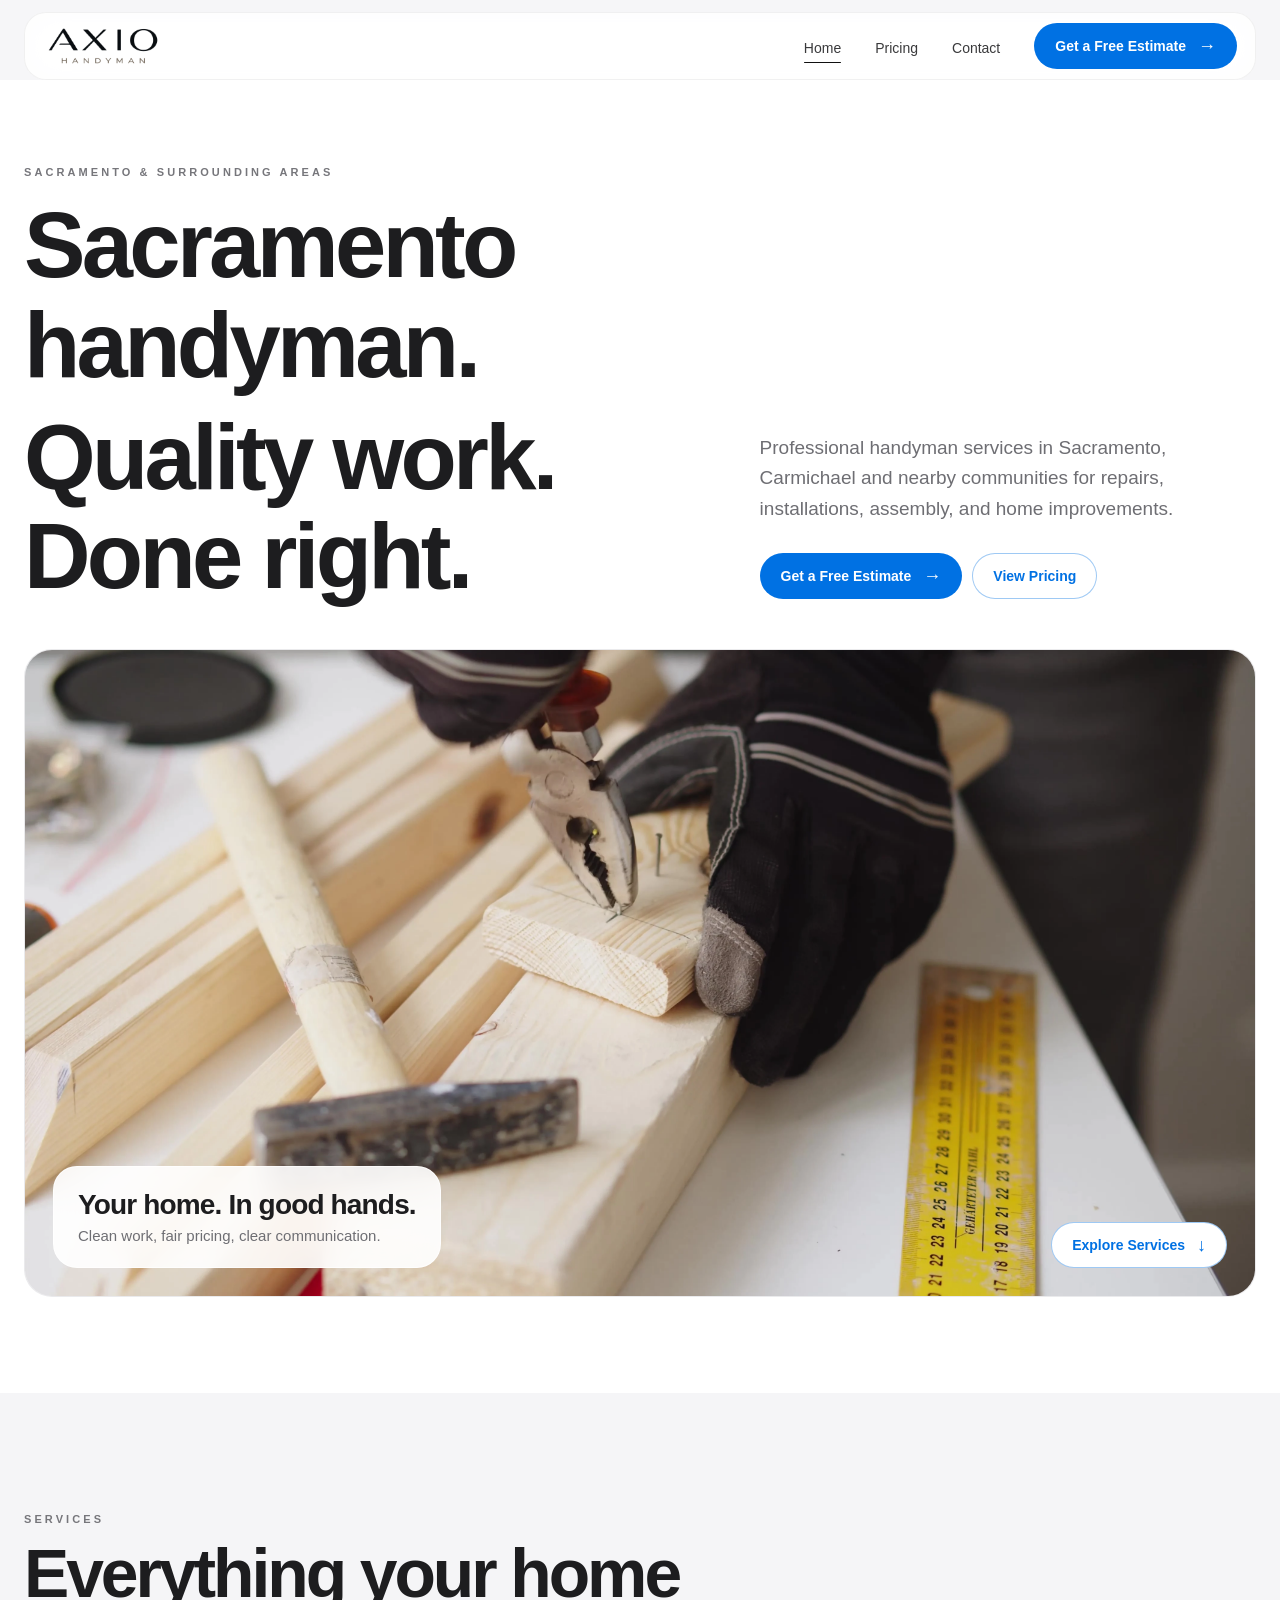
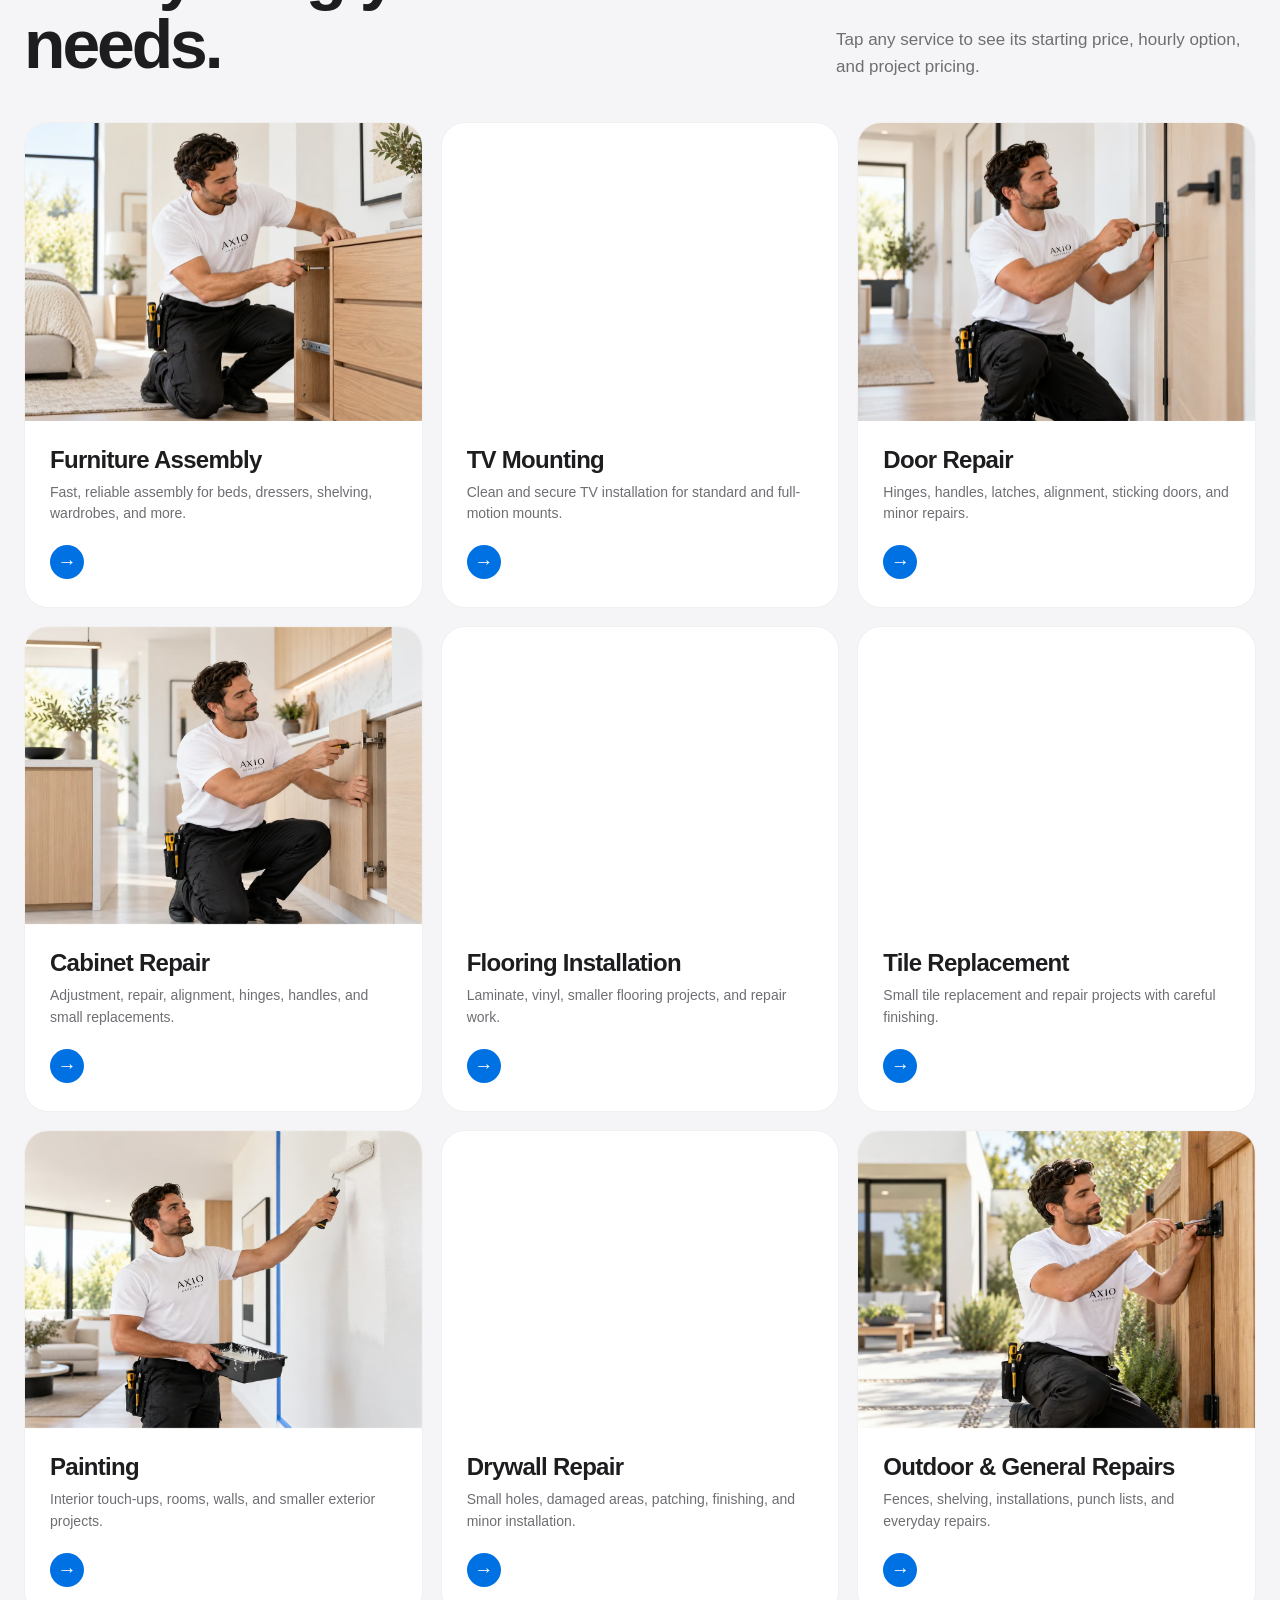
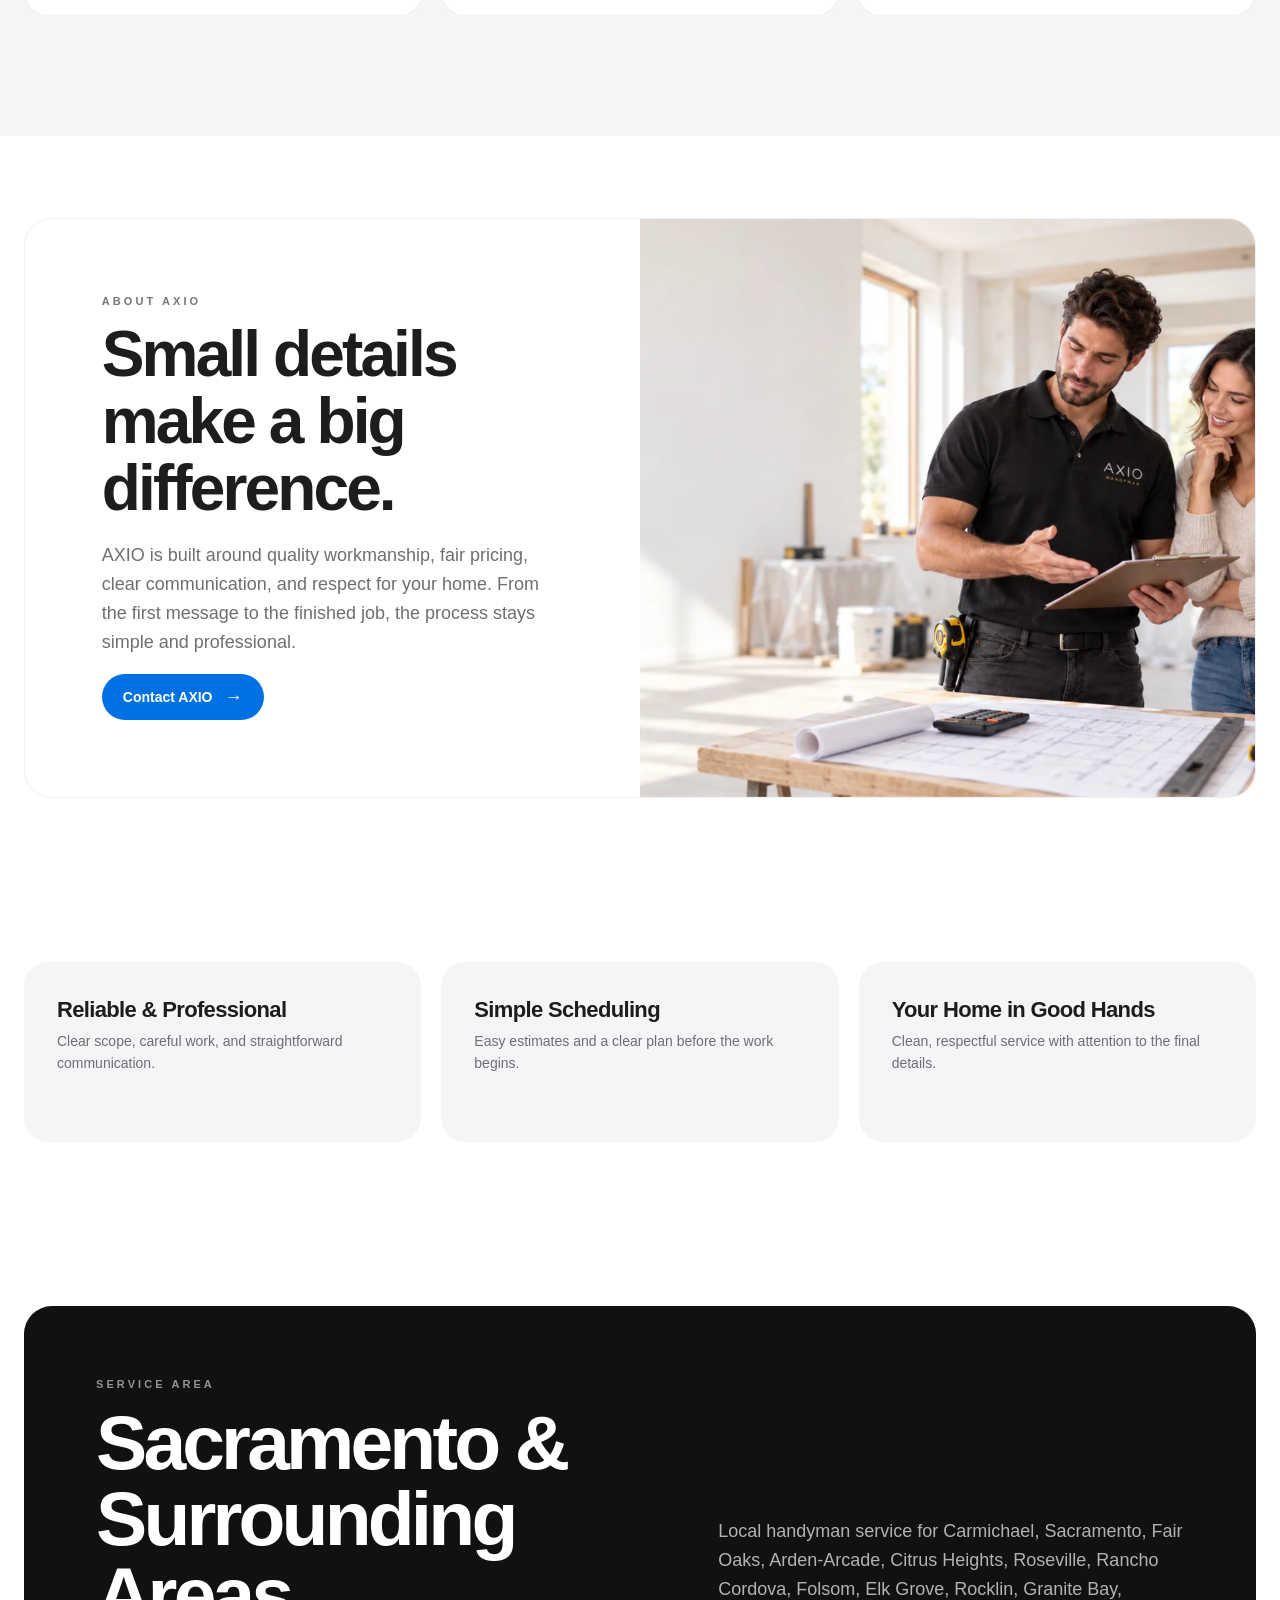
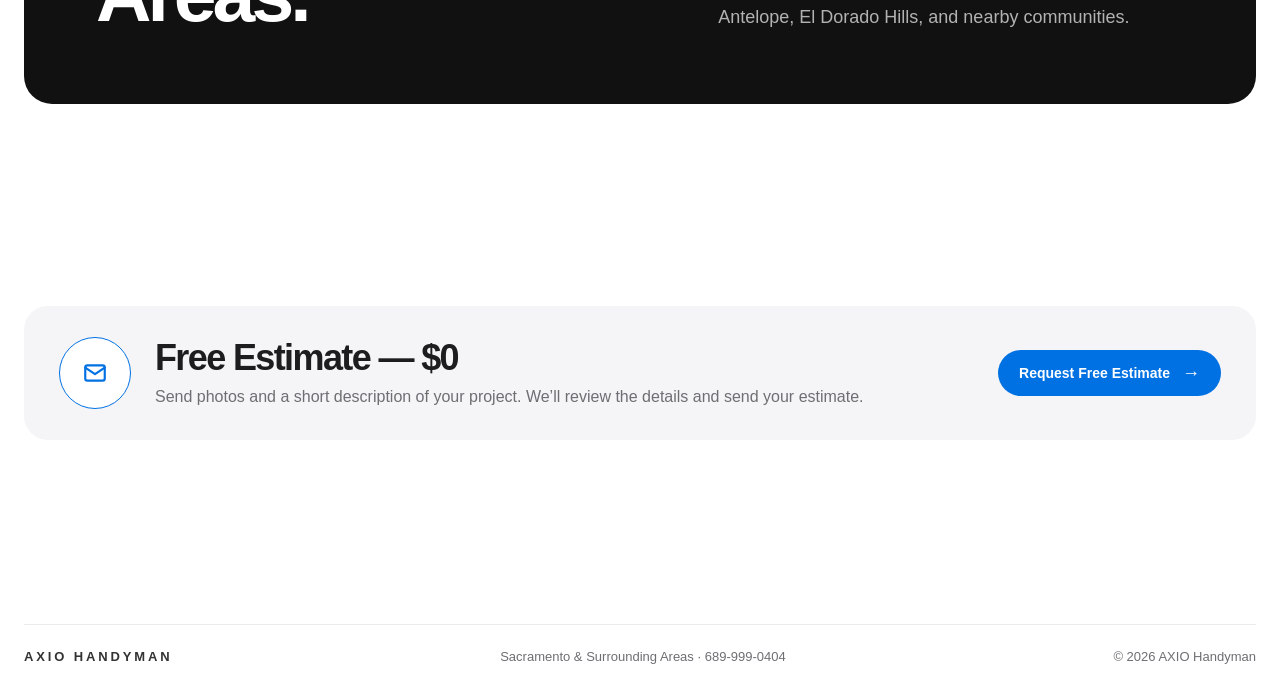
==== commit 21e0c29c: "Upgrade AXIO service photography to high-resolution AVIF" ====
--- a/index.html
+++ b/index.html
@@ -106,15 +106,15 @@
   <section class="section" id="services"><div class="container">
     <div class="section-heading"><div><div class="section-kicker">Services</div><h2>Everything your home needs.</h2></div><p>Tap any service to see its starting price, hourly option, and project pricing.</p></div>
     <div class="store-grid">
-      <a class="service-tile" href="/furniture-assembly-sacramento/"><img loading="lazy" decoding="async" src="assets/service-furniture.webp" alt="Furniture assembly service"><div class="service-tile-copy"><h3>Furniture Assembly</h3><p>Fast, reliable assembly for beds, dressers, shelving, wardrobes, and more.</p><span class="circle-link">→</span></div></a>
-      <a class="service-tile" href="/tv-mounting-sacramento/"><img loading="lazy" decoding="async" src="assets/service-tv.webp" alt="TV mounting service"><div class="service-tile-copy"><h3>TV Mounting</h3><p>Clean and secure TV installation for standard and full-motion mounts.</p><span class="circle-link">→</span></div></a>
-      <a class="service-tile" href="/door-repair-sacramento/"><img loading="lazy" decoding="async" src="assets/service-door.webp" alt="Door repair service"><div class="service-tile-copy"><h3>Door Repair</h3><p>Hinges, handles, latches, alignment, sticking doors, and minor repairs.</p><span class="circle-link">→</span></div></a>
-      <a class="service-tile" href="pricing.html#cabinet"><img loading="lazy" decoding="async" src="assets/service-cabinet.webp" alt="Cabinet repair service"><div class="service-tile-copy"><h3>Cabinet Repair</h3><p>Adjustment, repair, alignment, hinges, handles, and small replacements.</p><span class="circle-link">→</span></div></a>
-      <a class="service-tile" href="/flooring-repair-sacramento/"><img loading="lazy" decoding="async" src="assets/service-flooring.webp" alt="Flooring installation service"><div class="service-tile-copy"><h3>Flooring Installation</h3><p>Laminate, vinyl, smaller flooring projects, and repair work.</p><span class="circle-link">→</span></div></a>
-      <a class="service-tile" href="pricing.html#tile"><img loading="lazy" decoding="async" src="assets/service-tile.webp" alt="Tile replacement service"><div class="service-tile-copy"><h3>Tile Replacement</h3><p>Small tile replacement and repair projects with careful finishing.</p><span class="circle-link">→</span></div></a>
-      <a class="service-tile" href="/painting-handyman-sacramento/"><img loading="lazy" decoding="async" src="assets/service-painting.webp" alt="Painting service"><div class="service-tile-copy"><h3>Painting</h3><p>Interior touch-ups, rooms, walls, and smaller exterior projects.</p><span class="circle-link">→</span></div></a>
-      <a class="service-tile" href="/drywall-repair-sacramento/"><img loading="lazy" decoding="async" src="assets/service-drywall.webp" alt="Drywall repair service"><div class="service-tile-copy"><h3>Drywall Repair</h3><p>Small holes, damaged areas, patching, finishing, and minor installation.</p><span class="circle-link">→</span></div></a>
-      <a class="service-tile" href="pricing.html#general"><img loading="lazy" decoding="async" src="assets/service-general.webp" alt="Outdoor and general handyman repairs"><div class="service-tile-copy"><h3>Outdoor & General Repairs</h3><p>Fences, shelving, installations, punch lists, and everyday repairs.</p><span class="circle-link">→</span></div></a>
+      <a class="service-tile" href="/furniture-assembly-sacramento/"><img loading="lazy" decoding="async" src="assets/service-furniture.avif" alt="Furniture assembly service"><div class="service-tile-copy"><h3>Furniture Assembly</h3><p>Fast, reliable assembly for beds, dressers, shelving, wardrobes, and more.</p><span class="circle-link">→</span></div></a>
+      <a class="service-tile" href="/tv-mounting-sacramento/"><img loading="lazy" decoding="async" src="assets/service-tv.avif" alt="TV mounting service"><div class="service-tile-copy"><h3>TV Mounting</h3><p>Clean and secure TV installation for standard and full-motion mounts.</p><span class="circle-link">→</span></div></a>
+      <a class="service-tile" href="/door-repair-sacramento/"><img loading="lazy" decoding="async" src="assets/service-door.avif" alt="Door repair service"><div class="service-tile-copy"><h3>Door Repair</h3><p>Hinges, handles, latches, alignment, sticking doors, and minor repairs.</p><span class="circle-link">→</span></div></a>
+      <a class="service-tile" href="pricing.html#cabinet"><img loading="lazy" decoding="async" src="assets/service-cabinet.avif" alt="Cabinet repair service"><div class="service-tile-copy"><h3>Cabinet Repair</h3><p>Adjustment, repair, alignment, hinges, handles, and small replacements.</p><span class="circle-link">→</span></div></a>
+      <a class="service-tile" href="/flooring-repair-sacramento/"><img loading="lazy" decoding="async" src="assets/service-flooring.avif" alt="Flooring installation service"><div class="service-tile-copy"><h3>Flooring Installation</h3><p>Laminate, vinyl, smaller flooring projects, and repair work.</p><span class="circle-link">→</span></div></a>
+      <a class="service-tile" href="pricing.html#tile"><img loading="lazy" decoding="async" src="assets/service-tile.avif" alt="Tile replacement service"><div class="service-tile-copy"><h3>Tile Replacement</h3><p>Small tile replacement and repair projects with careful finishing.</p><span class="circle-link">→</span></div></a>
+      <a class="service-tile" href="/painting-handyman-sacramento/"><img loading="lazy" decoding="async" src="assets/service-painting.avif" alt="Painting service"><div class="service-tile-copy"><h3>Painting</h3><p>Interior touch-ups, rooms, walls, and smaller exterior projects.</p><span class="circle-link">→</span></div></a>
+      <a class="service-tile" href="/drywall-repair-sacramento/"><img loading="lazy" decoding="async" src="assets/service-drywall.avif" alt="Drywall repair service"><div class="service-tile-copy"><h3>Drywall Repair</h3><p>Small holes, damaged areas, patching, finishing, and minor installation.</p><span class="circle-link">→</span></div></a>
+      <a class="service-tile" href="pricing.html#general"><img loading="lazy" decoding="async" src="assets/service-general.avif" alt="Outdoor and general handyman repairs"><div class="service-tile-copy"><h3>Outdoor & General Repairs</h3><p>Fences, shelving, installations, punch lists, and everyday repairs.</p><span class="circle-link">→</span></div></a>
     </div>
   </div></section>
 
